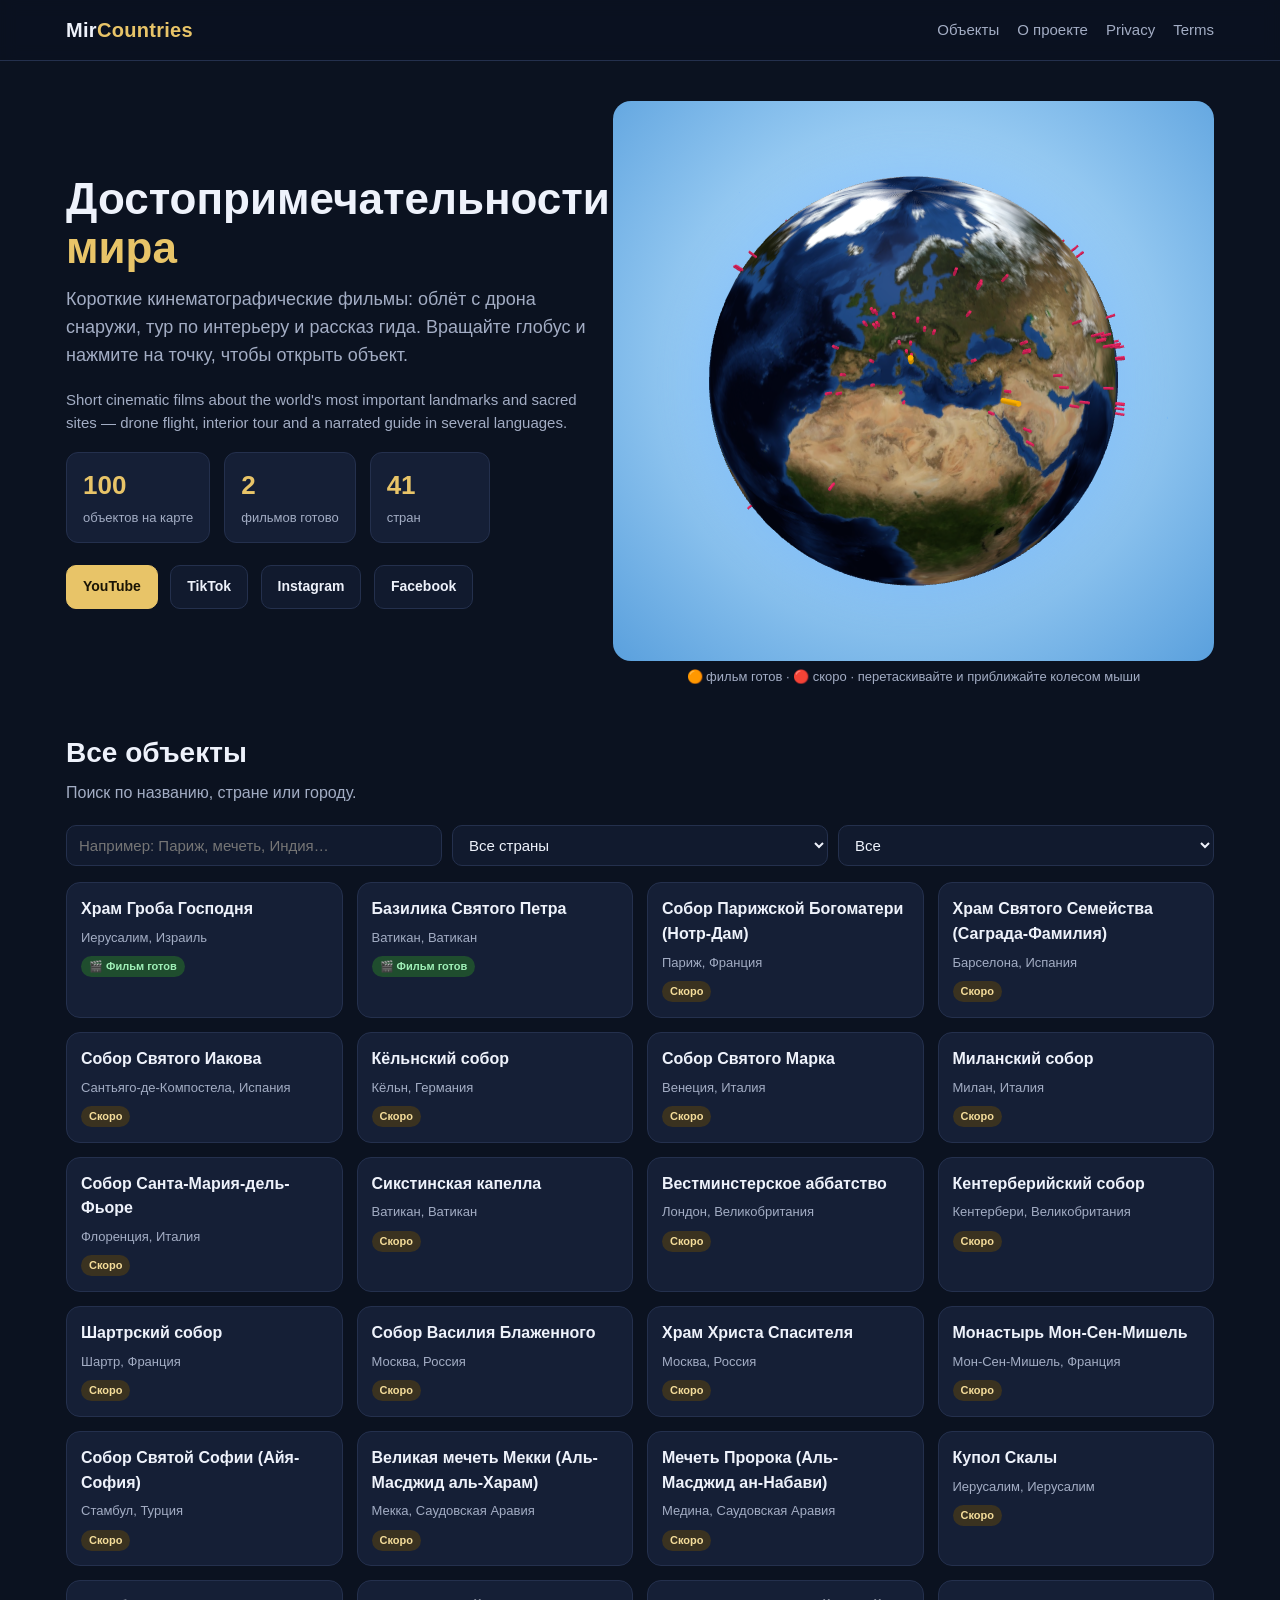
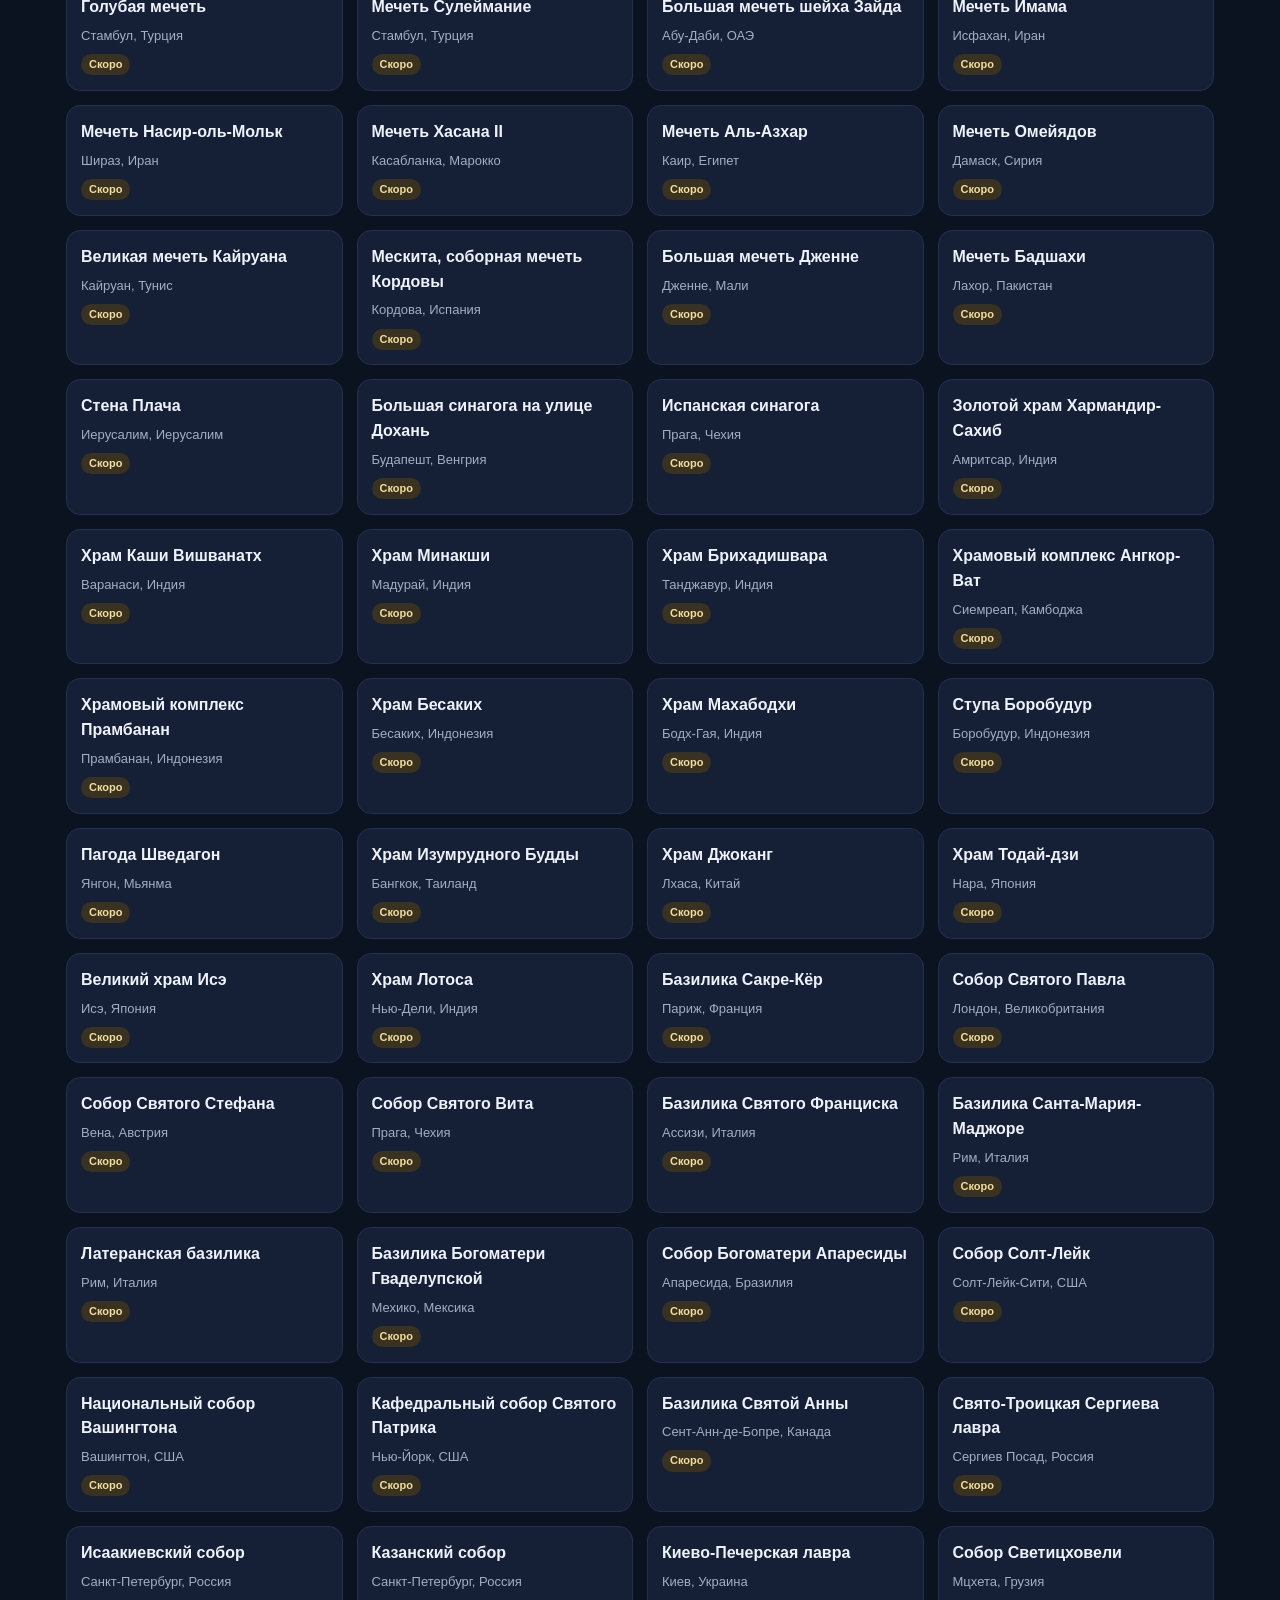
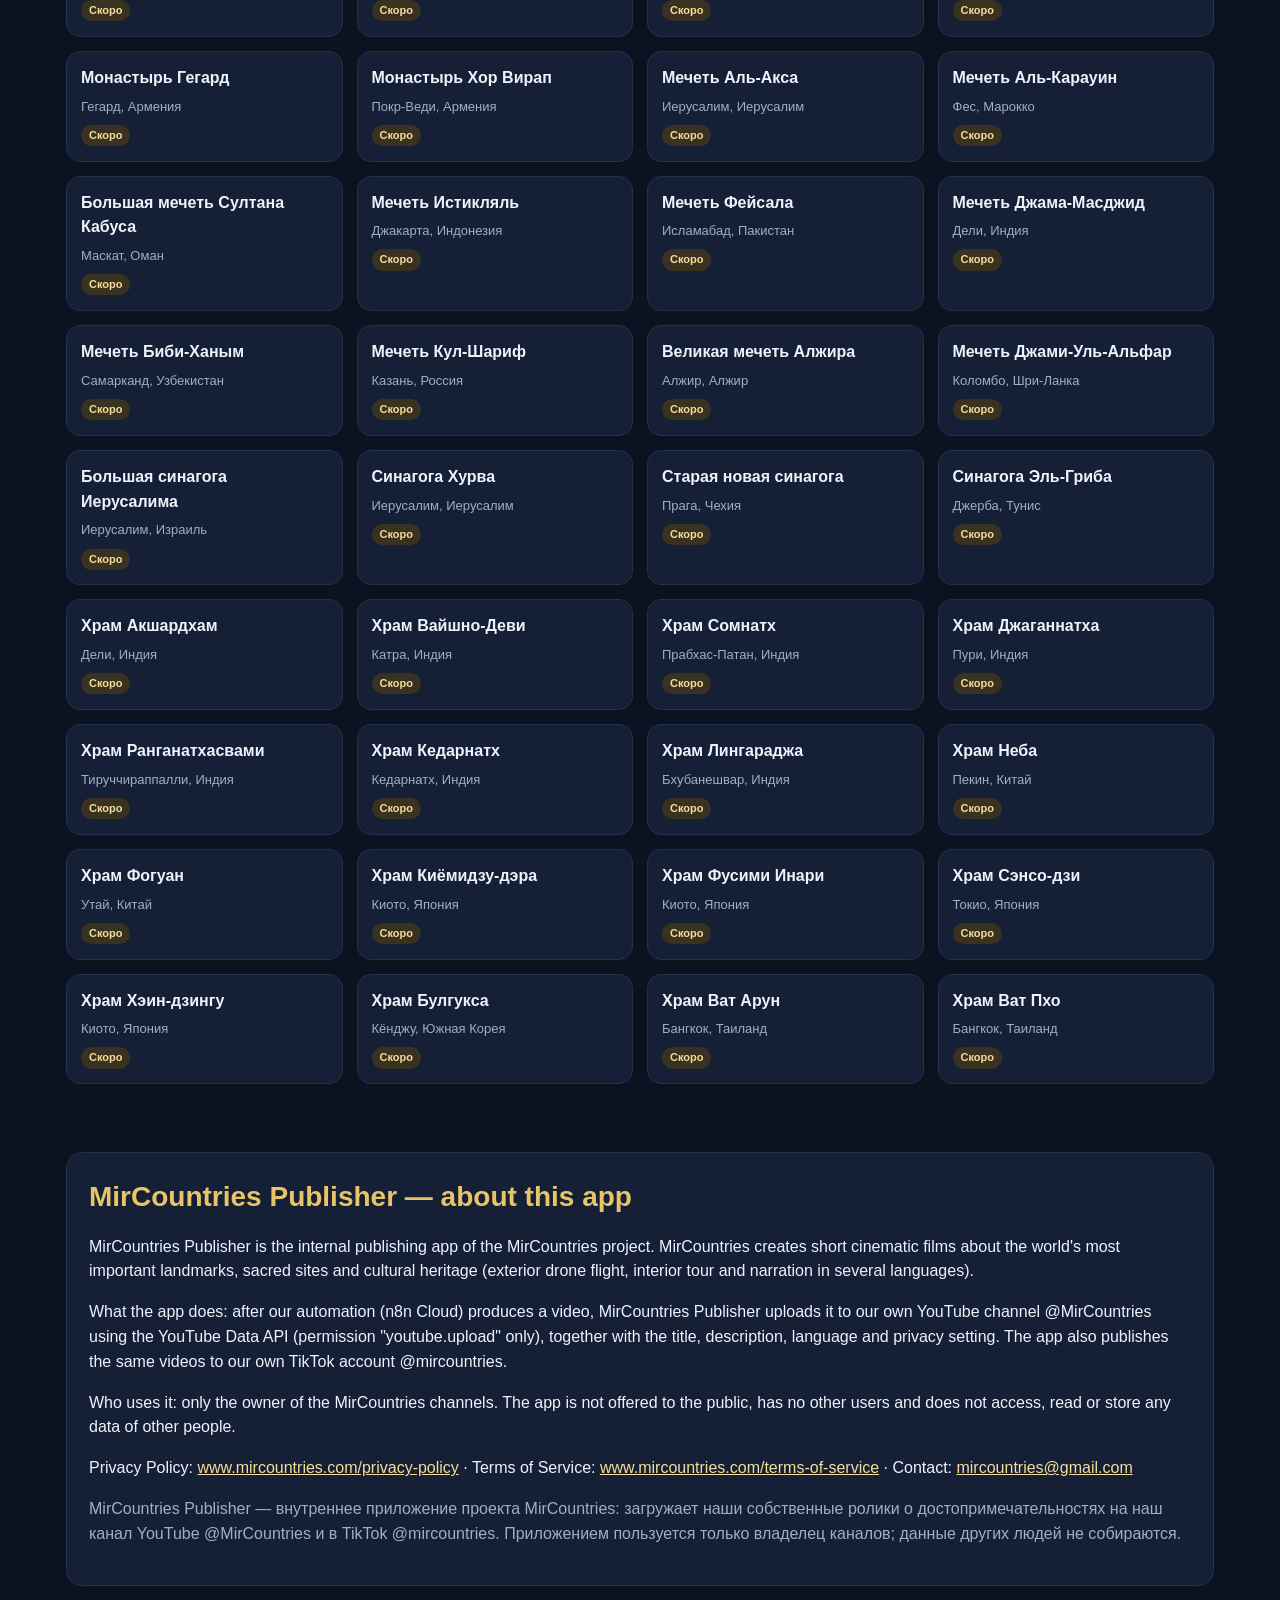
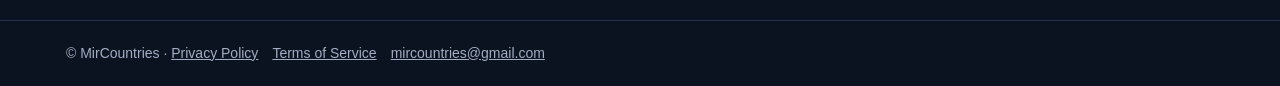
==== index.html @ d7283748 "Initial site: 3D globe of world landmarks, privacy and terms pages Co-Authored-By: Claude Opus 5.5 <" ====
<!doctype html>
<html lang="ru">
<head>
<meta charset="utf-8">
<meta name="viewport" content="width=device-width, initial-scale=1">
<title>MirCountries — достопримечательности мира на 3D-глобусе</title>
<meta name="description" content="MirCountries: короткие кинематографические фильмы о главных достопримечательностях мира. Облёт с дрона, тур по интерьеру и рассказ гида на нескольких языках. Interactive 3D globe of world landmarks.">
<link rel="canonical" href="https://www.mircountries.com/">
<meta property="og:title" content="MirCountries — достопримечательности мира на 3D-глобусе">
<meta property="og:description" content="Кинематографические фильмы о главных достопримечательностях мира: дрон снаружи, тур внутри, рассказ гида.">
<meta property="og:url" content="https://www.mircountries.com/">
<meta property="og:type" content="website">
<link rel="stylesheet" href="/style.css">
<!-- Travelpayouts Drive (marker 589223) -->
<script nowprocket data-noptimize="1" data-cfasync="false" data-wpfc-render="false" seraph-accel-crit="1" data-no-defer="1" data-cmp-ab="2">
  (function () {
      var script = document.createElement("script");
      script.async = 1;
      script.setAttribute("data-cmp-ab","2");
      script.src = 'https://tpembars.com/NTg5Mjlz.js?t=589223';
      document.head.appendChild(script);
  })();
</script>
</head>
<body>
<header class="top"><div class="wrap">
  <a class="logo" href="/">Mir<span>Countries</span></a>
  <nav><a href="#objects">Объекты</a><a class="opt" href="#about">О проекте</a><a href="/privacy-policy">Privacy</a><a href="/terms-of-service">Terms</a></nav>
</div></header>

<main class="wrap">
  <div class="hero">
    <div>
      <h1>Достопримечательности <b>мира</b></h1>
      <p>Короткие кинематографические фильмы: облёт с дрона снаружи, тур по интерьеру и рассказ гида. Вращайте глобус и нажмите на точку, чтобы открыть объект.</p>
      <p style="font-size:15px">Short cinematic films about the world's most important landmarks and sacred sites — drone flight, interior tour and a narrated guide in several languages.</p>
      <div class="stats">
        <div class="stat"><b id="sTotal">0</b><span>объектов на карте</span></div>
        <div class="stat"><b id="sDone">0</b><span>фильмов готово</span></div>
        <div class="stat"><b id="sCountries">0</b><span>стран</span></div>
      </div>
      <div class="btns">
        <a class="primary" href="https://www.youtube.com/@MirCountries" target="_blank" rel="noopener">YouTube</a>
        <a href="https://www.tiktok.com/@mircountries" target="_blank" rel="noopener">TikTok</a>
        <a href="https://www.instagram.com/mircountries" target="_blank" rel="noopener">Instagram</a>
        <a href="https://www.facebook.com/profile.php?id=61595357645916" target="_blank" rel="noopener">Facebook</a>
      </div>
    </div>
    <div>
      <div id="globe" role="img" aria-label="3D-глобус с достопримечательностями"></div>
      <div class="hint">🟠 фильм готов · 🔴 скоро · перетаскивайте и приближайте колесом мыши</div>
    </div>
  </div>

  <section id="objects">
    <h2>Все объекты</h2>
    <p class="sub">Поиск по названию, стране или городу.</p>
    <div class="filters">
      <input id="q" type="search" placeholder="Например: Париж, мечеть, Индия…">
      <select id="country"><option value="">Все страны</option></select>
      <select id="status"><option value="">Все</option><option value="DONE">Фильм готов</option><option value="SOON">Скоро</option></select>
    </div>
    <div class="grid" id="grid"></div>
  </section>

  <section id="about">
    <div class="about">
      <h2>MirCountries Publisher — about this app</h2>
      <p>MirCountries Publisher is the internal publishing app of the MirCountries project. MirCountries creates short cinematic films about the world's most important landmarks, sacred sites and cultural heritage (exterior drone flight, interior tour and narration in several languages).</p>
      <p>What the app does: after our automation (n8n Cloud) produces a video, MirCountries Publisher uploads it to our own YouTube channel @MirCountries using the YouTube Data API (permission "youtube.upload" only), together with the title, description, language and privacy setting. The app also publishes the same videos to our own TikTok account @mircountries.</p>
      <p>Who uses it: only the owner of the MirCountries channels. The app is not offered to the public, has no other users and does not access, read or store any data of other people.</p>
      <p>Privacy Policy: <a href="/privacy-policy">www.mircountries.com/privacy-policy</a> · Terms of Service: <a href="/terms-of-service">www.mircountries.com/terms-of-service</a> · Contact: <a href="mailto:mircountries@gmail.com">mircountries@gmail.com</a></p>
      <p style="color:var(--muted)">MirCountries Publisher — внутреннее приложение проекта MirCountries: загружает наши собственные ролики о достопримечательностях на наш канал YouTube @MirCountries и в TikTok @mircountries. Приложением пользуется только владелец каналов; данные других людей не собираются.</p>
    </div>
  </section>
</main>

<aside class="panel" id="panel" aria-live="polite">
  <button class="close" aria-label="Закрыть" onclick="closePanel()">×</button>
  <div id="panelBody"></div>
</aside>

<footer><div class="wrap">
  © MirCountries · <a href="/privacy-policy">Privacy Policy</a><a href="/terms-of-service">Terms of Service</a><a href="mailto:mircountries@gmail.com">mircountries@gmail.com</a>
</div></footer>

<script src="/objects.js"></script>
<script src="/assets/globe.gl.min.js"></script>
<script>
const items = (window.MC_OBJECTS || []).map((r, i) => ({
  i, name: r[0], country: r[1], city: r[2], lat: r[3], lng: r[4], done: r[5] === 'DONE', yt: r[6] || ''
}));
const short = n => n.split(' — ')[0];
const esc = s => String(s).replace(/[&<>"]/g, c => ({'&':'&amp;','<':'&lt;','>':'&gt;','"':'&quot;'}[c]));

// Счётчики
document.getElementById('sTotal').textContent = items.length;
document.getElementById('sDone').textContent = items.filter(x => x.done).length;
document.getElementById('sCountries').textContent = new Set(items.map(x => x.country)).size;

// Карточка объекта
function openPanel(o) {
  const q = encodeURIComponent(o.city + ' ' + o.country);
  const video = o.yt
    ? `<iframe src="https://www.youtube.com/embed/${o.yt}" title="${esc(short(o.name))}" allowfullscreen loading="lazy"></iframe>`
    : `<p style="color:var(--muted)">Фильм об этом объекте скоро выйдет. Подпишитесь, чтобы не пропустить.</p>`;
  document.getElementById('panelBody').innerHTML = `
    <h3>${esc(short(o.name))}</h3>
    <div class="meta" style="color:var(--muted)">${esc(o.city)}, ${esc(o.country)} · ${o.lat.toFixed(4)}, ${o.lng.toFixed(4)}</div>
    ${video}
    <div class="btns">
      <a class="primary" href="https://www.youtube.com/@MirCountries/search?query=${encodeURIComponent(short(o.name))}" target="_blank" rel="noopener">Смотреть на YouTube</a>
      <a href="https://www.google.com/maps/search/?api=1&query=${o.lat},${o.lng}" target="_blank" rel="noopener">На карте</a>
      <a href="https://www.google.com/search?q=${encodeURIComponent('отели рядом ' + short(o.name))}" target="_blank" rel="noopener">Отели рядом</a>
    </div>`;
  document.getElementById('panel').classList.add('open');
  if (window.world) world.pointOfView({ lat: o.lat, lng: o.lng, altitude: 1.2 }, 1200);
}
function closePanel() { document.getElementById('panel').classList.remove('open'); }

// Глобус
const el = document.getElementById('globe');
window.world = Globe()(el)
  .globeImageUrl('/assets/earth-blue-marble.jpg')
  .bumpImageUrl('/assets/earth-topology.png')
  .backgroundColor('rgba(0,0,0,0)')
  .atmosphereColor('#9fd3ff').atmosphereAltitude(0.22)
  .pointsData(items)
  .pointLat('lat').pointLng('lng')
  .pointColor(d => d.done ? '#ffb000' : '#e0245e')
  .pointAltitude(d => d.done ? 0.12 : 0.04)
  .pointRadius(d => d.done ? 0.55 : 0.32)
  .pointLabel(d => `<div style="background:#111a2e;border:1px solid #e8c468;padding:6px 8px;border-radius:8px;color:#eef2fb">${esc(short(d.name))}<br><small>${esc(d.city)}, ${esc(d.country)}${d.done ? ' · 🎬 фильм готов' : ''}</small></div>`)
  .onPointClick(openPanel)
  .ringsData(items.filter(x => x.done))
  .ringLat('lat').ringLng('lng').ringColor(() => t => `rgba(255,176,0,${1 - t})`)
  .ringMaxRadius(3).ringPropagationSpeed(1.5).ringRepeatPeriod(1600);
world.controls().autoRotate = true;
world.controls().autoRotateSpeed = 0.45;
world.pointOfView({ lat: 38, lng: 30, altitude: 2.1 });
const fit = () => world.width(el.clientWidth).height(el.clientHeight);
window.addEventListener('resize', fit); fit();

// Список и фильтры
const grid = document.getElementById('grid');
const countrySel = document.getElementById('country');
[...new Set(items.map(x => x.country))].sort((a, b) => a.localeCompare(b, 'ru')).forEach(c => {
  const o = document.createElement('option'); o.value = c; o.textContent = c; countrySel.appendChild(o);
});
function render() {
  const q = document.getElementById('q').value.trim().toLowerCase();
  const c = countrySel.value, s = document.getElementById('status').value;
  const list = items.filter(x =>
    (!q || (x.name + ' ' + x.country + ' ' + x.city).toLowerCase().includes(q)) &&
    (!c || x.country === c) &&
    (!s || (s === 'DONE' ? x.done : !x.done)));
  grid.innerHTML = list.map(x => `
    <div class="card" data-i="${x.i}">
      <h3>${esc(short(x.name))}</h3>
      <div class="meta">${esc(x.city)}, ${esc(x.country)}</div>
      <span class="badge ${x.done ? 'done' : 'soon'}">${x.done ? '🎬 Фильм готов' : 'Скоро'}</span>
    </div>`).join('') || '<p class="sub">Ничего не найдено.</p>';
}
grid.addEventListener('click', e => { const c = e.target.closest('.card'); if (c) { openPanel(items[+c.dataset.i]); window.scrollTo({ top: 0, behavior: 'smooth' }); } });
['q', 'country', 'status'].forEach(id => document.getElementById(id).addEventListener('input', render));
render();
</script>
</body>
</html>
---- style.css ----
:root{
  --bg:#0b1220; --bg2:#111a2e; --card:#151f36; --line:#24304d;
  --text:#eef2fb; --muted:#a3adc4; --gold:#e8c468; --gold2:#f5dd9a; --blue:#5aa9ff;
}
*{box-sizing:border-box}
html,body{margin:0;background:var(--bg);color:var(--text);font-family:Inter,"Segoe UI",Roboto,Arial,sans-serif;line-height:1.55}
a{color:var(--gold2)}
.wrap{max-width:1180px;margin:0 auto;padding:0 16px}
header.top{position:sticky;top:0;z-index:20;background:rgba(11,18,32,.88);backdrop-filter:blur(8px);border-bottom:1px solid var(--line)}
header.top .wrap{display:flex;align-items:center;justify-content:space-between;height:60px;gap:12px}
.logo{font-weight:800;font-size:20px;letter-spacing:.3px;color:var(--text);text-decoration:none}
.logo span{color:var(--gold)}
nav a{color:var(--muted);text-decoration:none;margin-left:18px;font-size:15px}
nav a:hover{color:var(--text)}
.hero{display:grid;grid-template-columns:minmax(0,1fr) minmax(0,1.15fr);gap:24px;align-items:center;padding:40px 0 10px}
.hero h1{font-size:44px;line-height:1.1;margin:0 0 14px}
.hero h1 b{color:var(--gold)}
.hero p{color:var(--muted);font-size:18px;margin:0 0 18px}
.stats{display:flex;gap:14px;flex-wrap:wrap;margin:18px 0}
.stat{background:var(--card);border:1px solid var(--line);border-radius:12px;padding:12px 16px;min-width:120px}
.stat b{display:block;font-size:26px;color:var(--gold)}
.stat span{color:var(--muted);font-size:13px}
.btns a{display:inline-block;margin:4px 8px 4px 0;padding:10px 16px;border-radius:10px;text-decoration:none;font-weight:600;font-size:14px;border:1px solid var(--line);color:var(--text);background:var(--bg2)}
.btns a.primary{background:var(--gold);color:#1a1405;border-color:var(--gold)}
#globe{height:560px;width:100%;min-width:0;position:relative;border-radius:18px;overflow:hidden;background:radial-gradient(circle at 50% 45%,#dff1ff 0%,#9fd0f5 45%,#5aa0dd 100%)}
.hint{color:var(--muted);font-size:13px;text-align:center;margin-top:6px}
section{padding:34px 0}
h2{font-size:28px;margin:0 0 6px}
.sub{color:var(--muted);margin:0 0 20px}
.filters{display:flex;gap:10px;flex-wrap:wrap;margin-bottom:16px}
.filters input,.filters select{background:var(--bg2);color:var(--text);border:1px solid var(--line);border-radius:10px;padding:10px 12px;font-size:15px;min-width:220px;flex:1}
.grid{display:grid;grid-template-columns:repeat(auto-fill,minmax(260px,1fr));gap:14px}
.card{background:var(--card);border:1px solid var(--line);border-radius:14px;padding:14px;cursor:pointer;transition:border-color .15s,transform .15s}
.card:hover{border-color:var(--gold);transform:translateY(-2px)}
.card h3{font-size:16px;margin:0 0 6px}
.card .meta{color:var(--muted);font-size:13px}
.badge{display:inline-block;font-size:11px;padding:2px 8px;border-radius:20px;margin-top:8px;font-weight:700}
.badge.done{background:#1f4d2e;color:#9ff0b7}
.badge.soon{background:#3a3220;color:var(--gold2)}
.panel{position:fixed;right:16px;bottom:16px;width:min(440px,calc(100% - 32px));max-height:80vh;overflow:auto;background:var(--bg2);border:1px solid var(--gold);border-radius:16px;padding:16px;z-index:30;display:none;box-shadow:0 20px 60px rgba(0,0,0,.5)}
.panel.open{display:block}
.panel h3{margin:0 24px 6px 0}
.panel .close{position:absolute;top:10px;right:12px;background:none;border:0;color:var(--muted);font-size:22px;cursor:pointer}
.panel iframe{width:100%;aspect-ratio:16/9;border:0;border-radius:10px;margin:10px 0}
.about{background:var(--card);border:1px solid var(--line);border-radius:16px;padding:22px}
.about h2{color:var(--gold)}
.follow{display:flex;gap:10px;flex-wrap:wrap}
footer{border-top:1px solid var(--line);padding:22px 0;color:var(--muted);font-size:14px}
footer a{color:var(--muted);margin-right:14px}
.doc{max-width:860px;margin:0 auto;padding:30px 16px 60px}
.doc h1{font-size:34px}
.doc h2{font-size:20px;margin-top:26px;color:var(--gold2)}
.doc p,.doc li{color:#d4dbec}
@media (max-width:900px){
  .hero{grid-template-columns:minmax(0,1fr)}
  .hero h1{font-size:32px}
  #globe{height:420px}
  nav a{margin-left:10px;font-size:14px}
  nav a.opt{display:none}
  body{overflow-x:hidden}
}
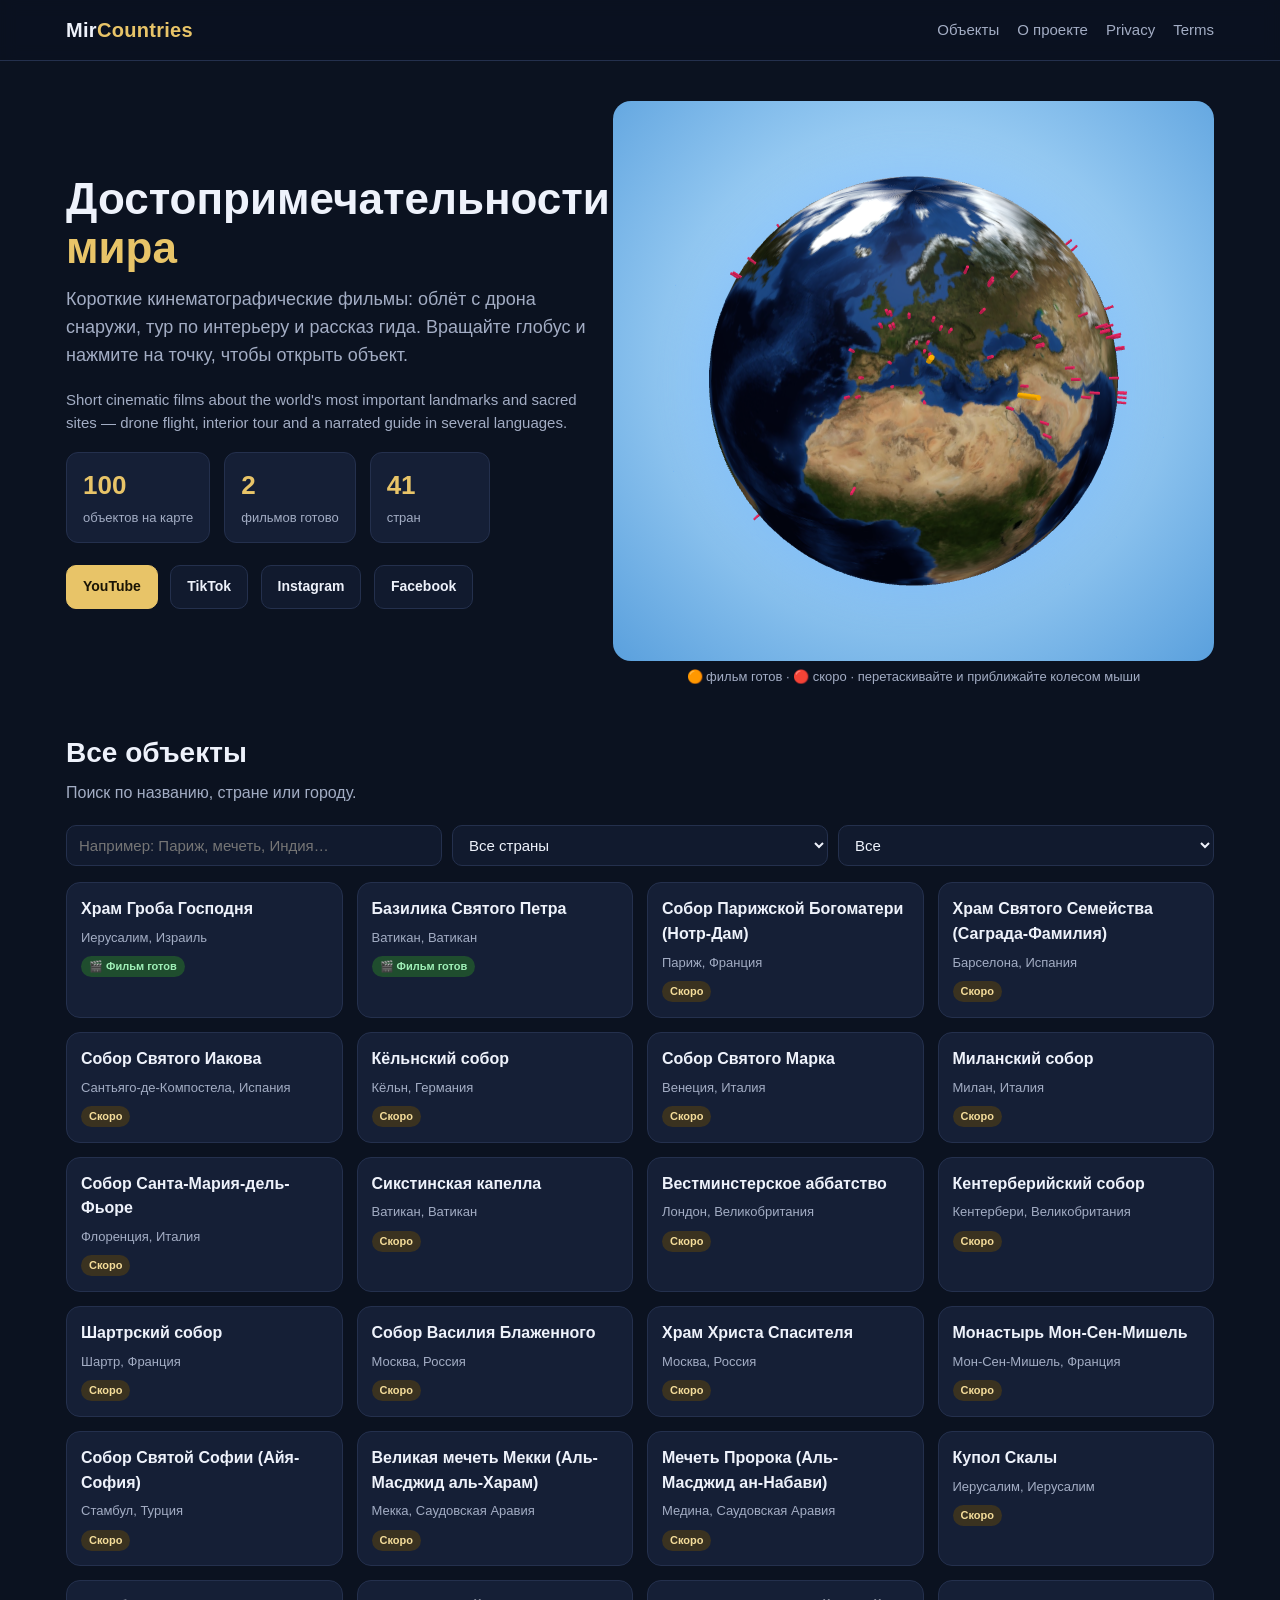
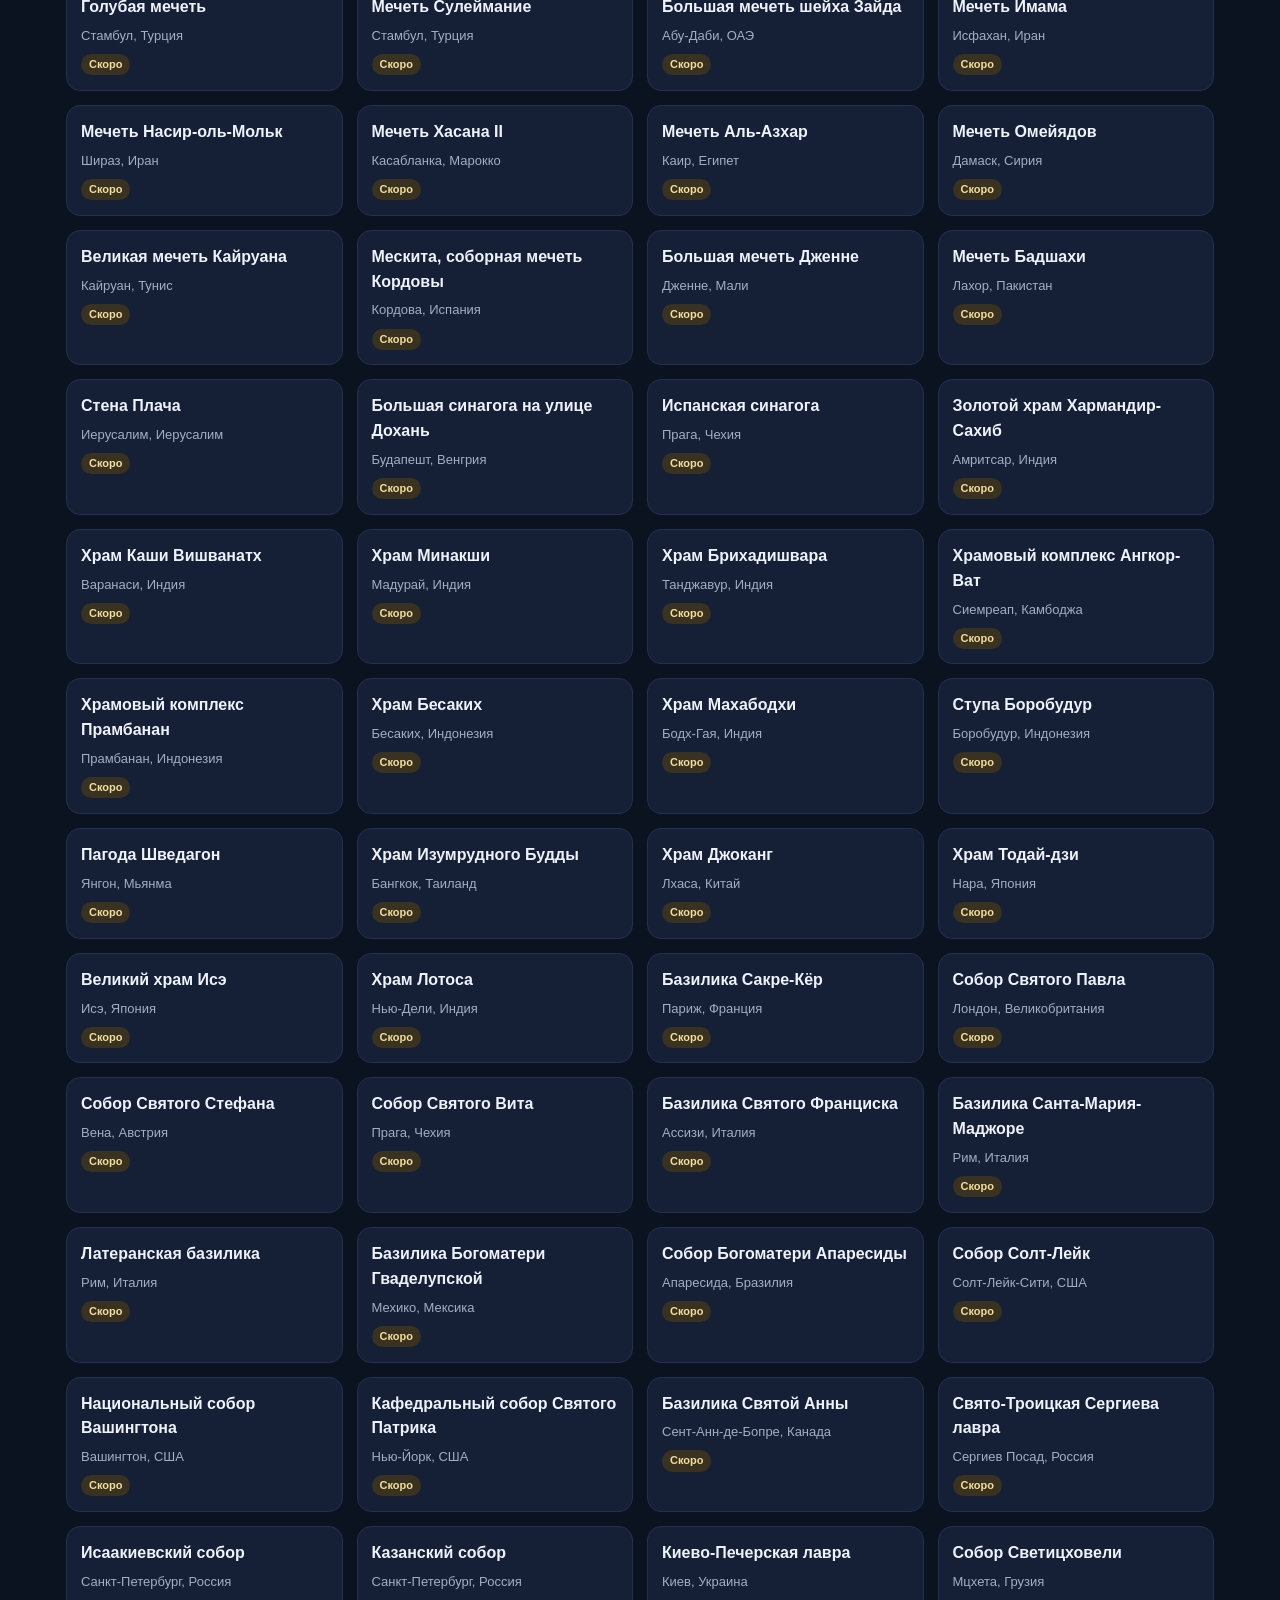
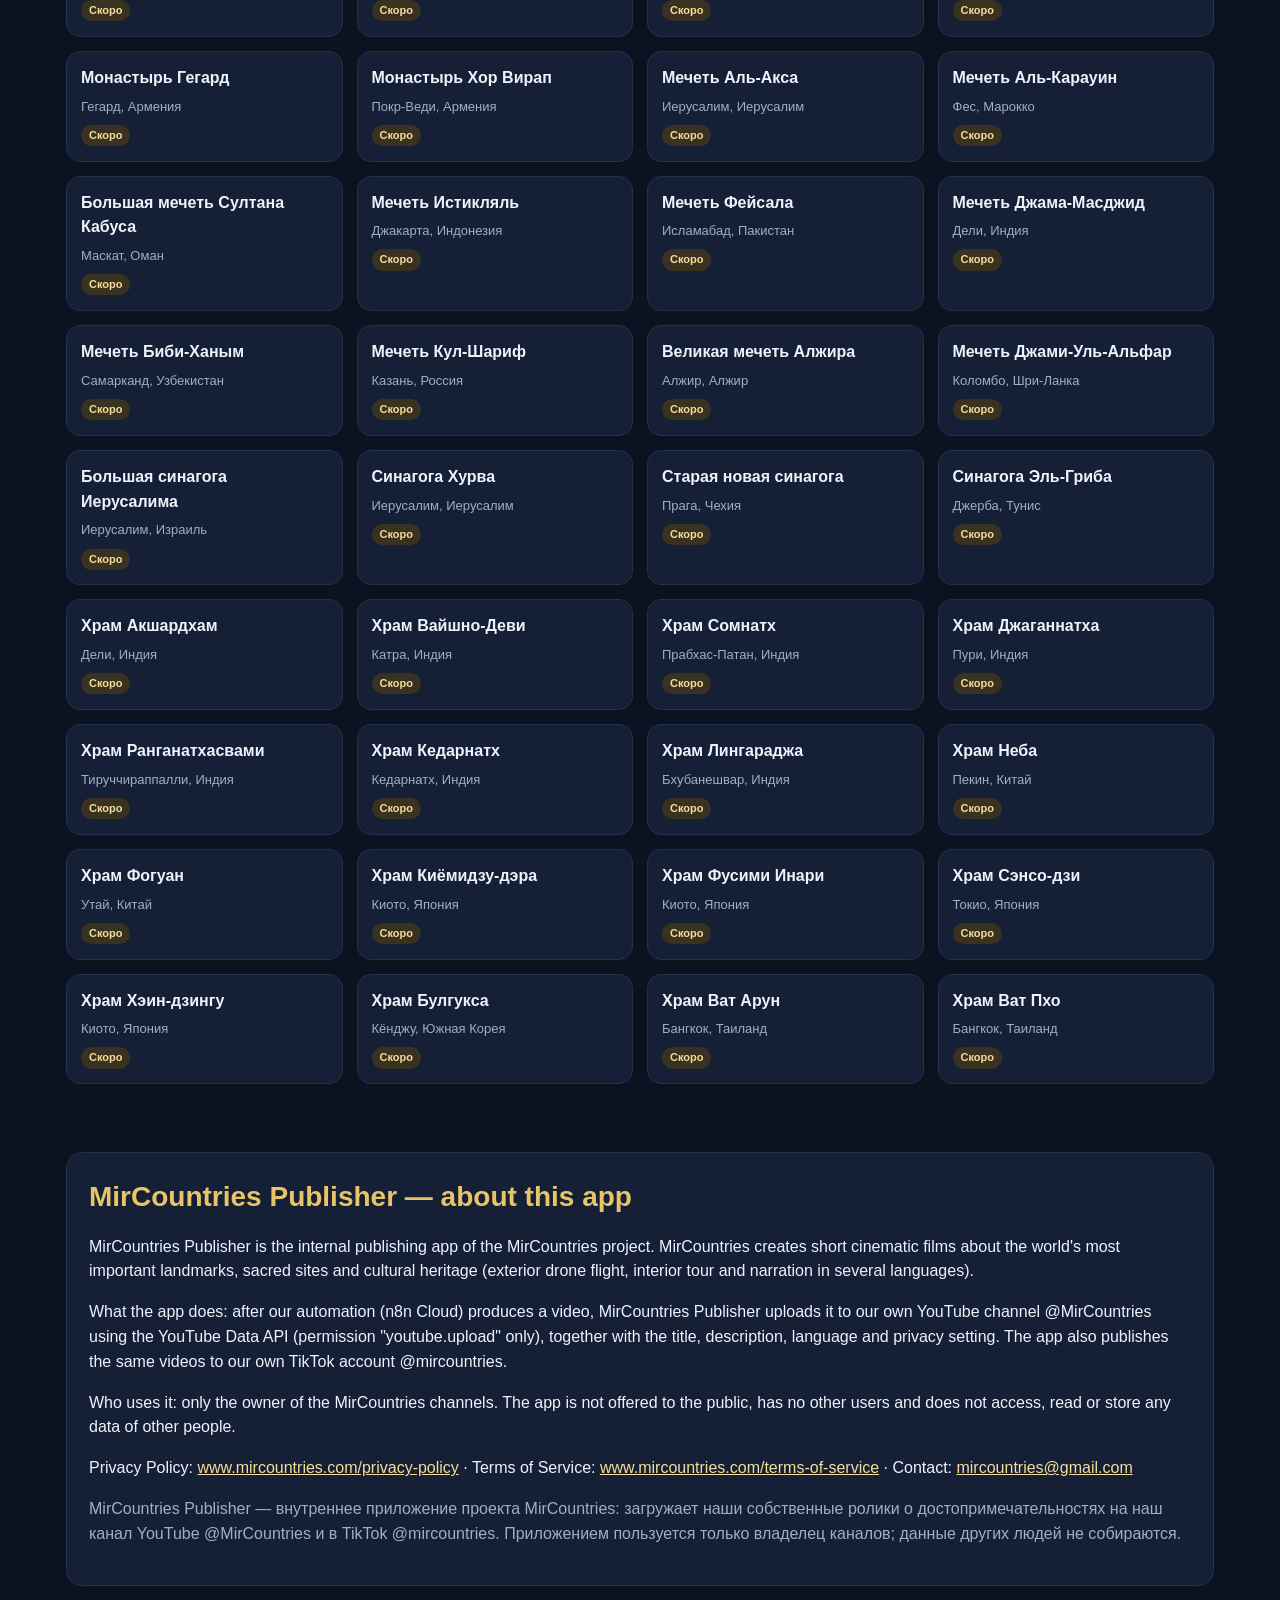
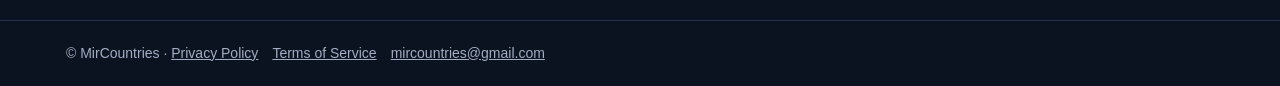
==== commit a29763ce: "Add hotel and tours partner links to object panel Co-Authored-By: Claude Opus 5.5 <noreply@anthropic" ====
--- a/index.html
+++ b/index.html
@@ -111,8 +111,10 @@
     <div class="btns">
       <a class="primary" href="https://www.youtube.com/@MirCountries/search?query=${encodeURIComponent(short(o.name))}" target="_blank" rel="noopener">Смотреть на YouTube</a>
       <a href="https://www.google.com/maps/search/?api=1&query=${o.lat},${o.lng}" target="_blank" rel="noopener">На карте</a>
-      <a href="https://www.google.com/search?q=${encodeURIComponent('отели рядом ' + short(o.name))}" target="_blank" rel="noopener">Отели рядом</a>
-    </div>`;
+      <a href="https://www.trip.com/hotels/list?keyword=${encodeURIComponent(o.city)}" target="_blank" rel="sponsored noopener">🏨 Отели рядом</a>
+      <a href="https://www.getyourguide.com/s/?q=${encodeURIComponent(short(o.name))}" target="_blank" rel="sponsored noopener">🎟 Экскурсии</a>
+    </div>
+    <p style="color:var(--muted);font-size:12px;margin:6px 0 0">Партнёрские ссылки: при бронировании проект получает комиссию, для вас цена не меняется.</p>`;
   document.getElementById('panel').classList.add('open');
   if (window.world) world.pointOfView({ lat: o.lat, lng: o.lng, altitude: 1.2 }, 1200);
 }
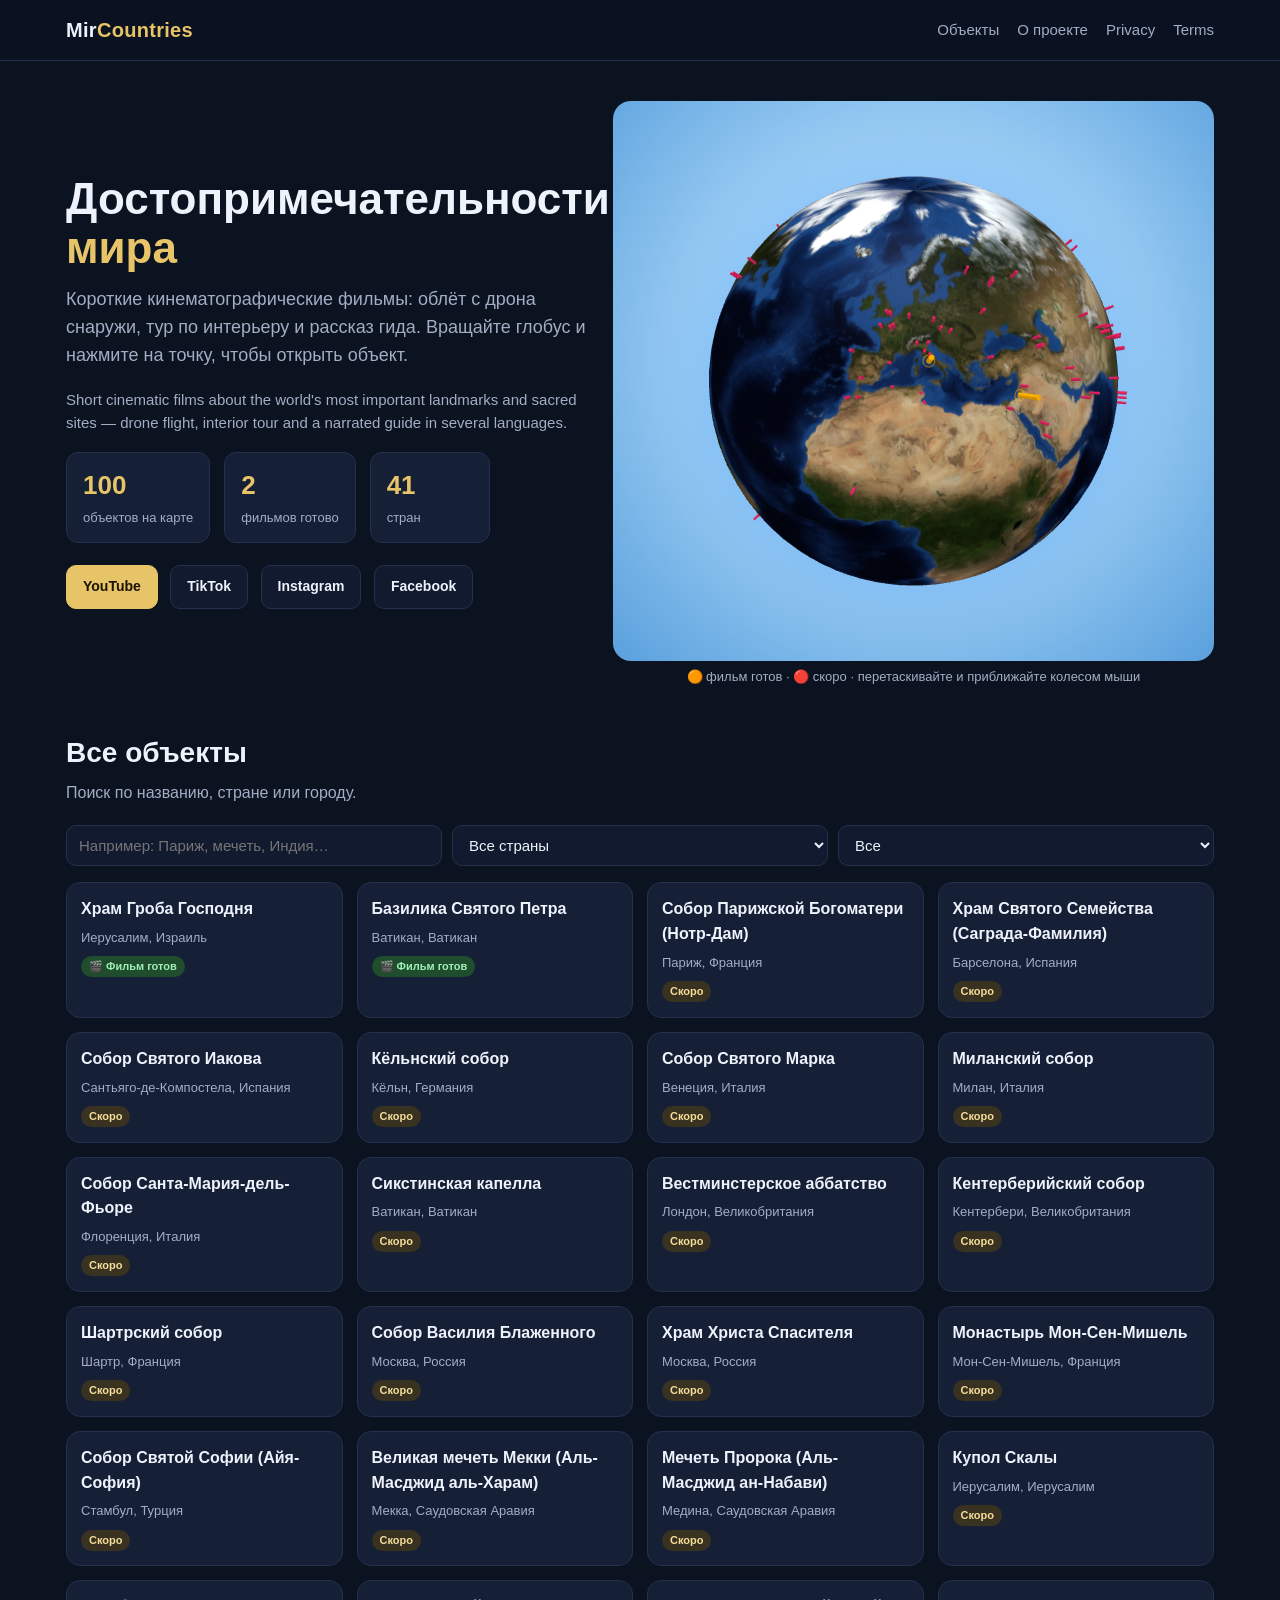
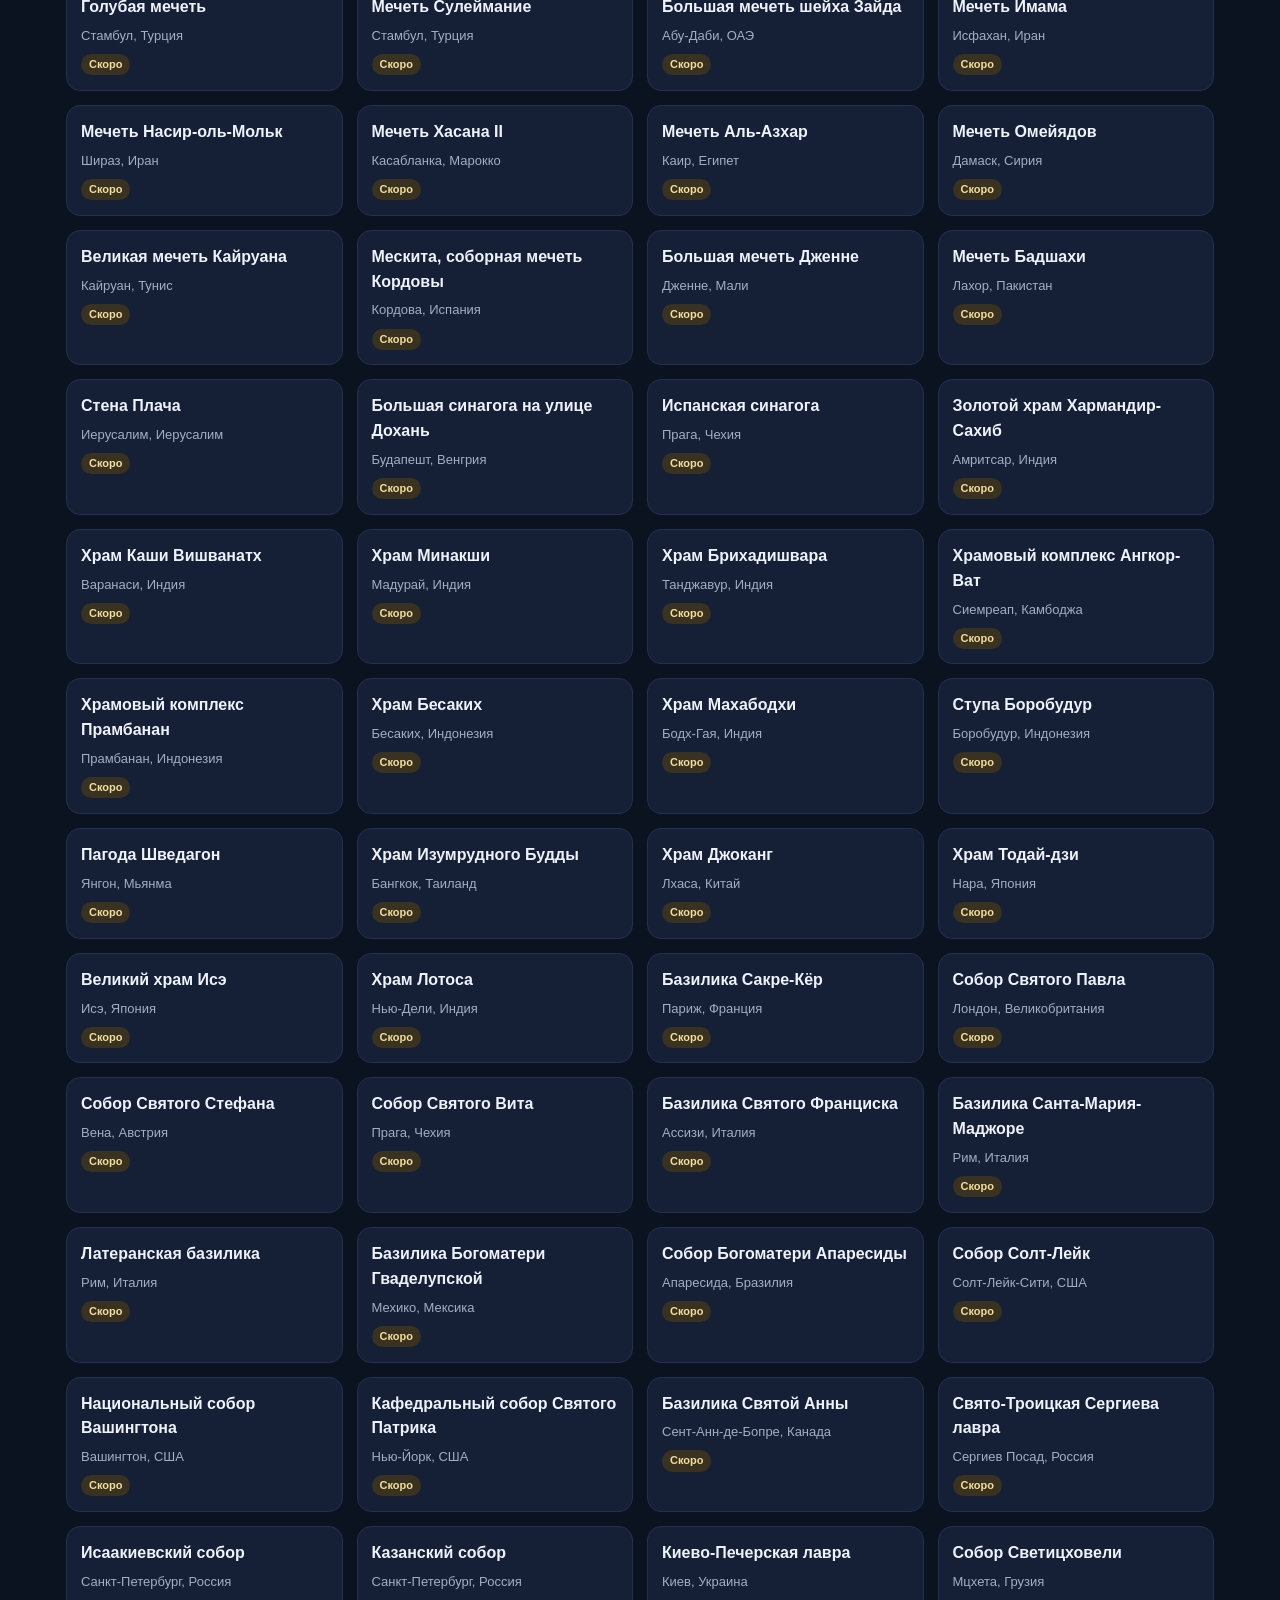
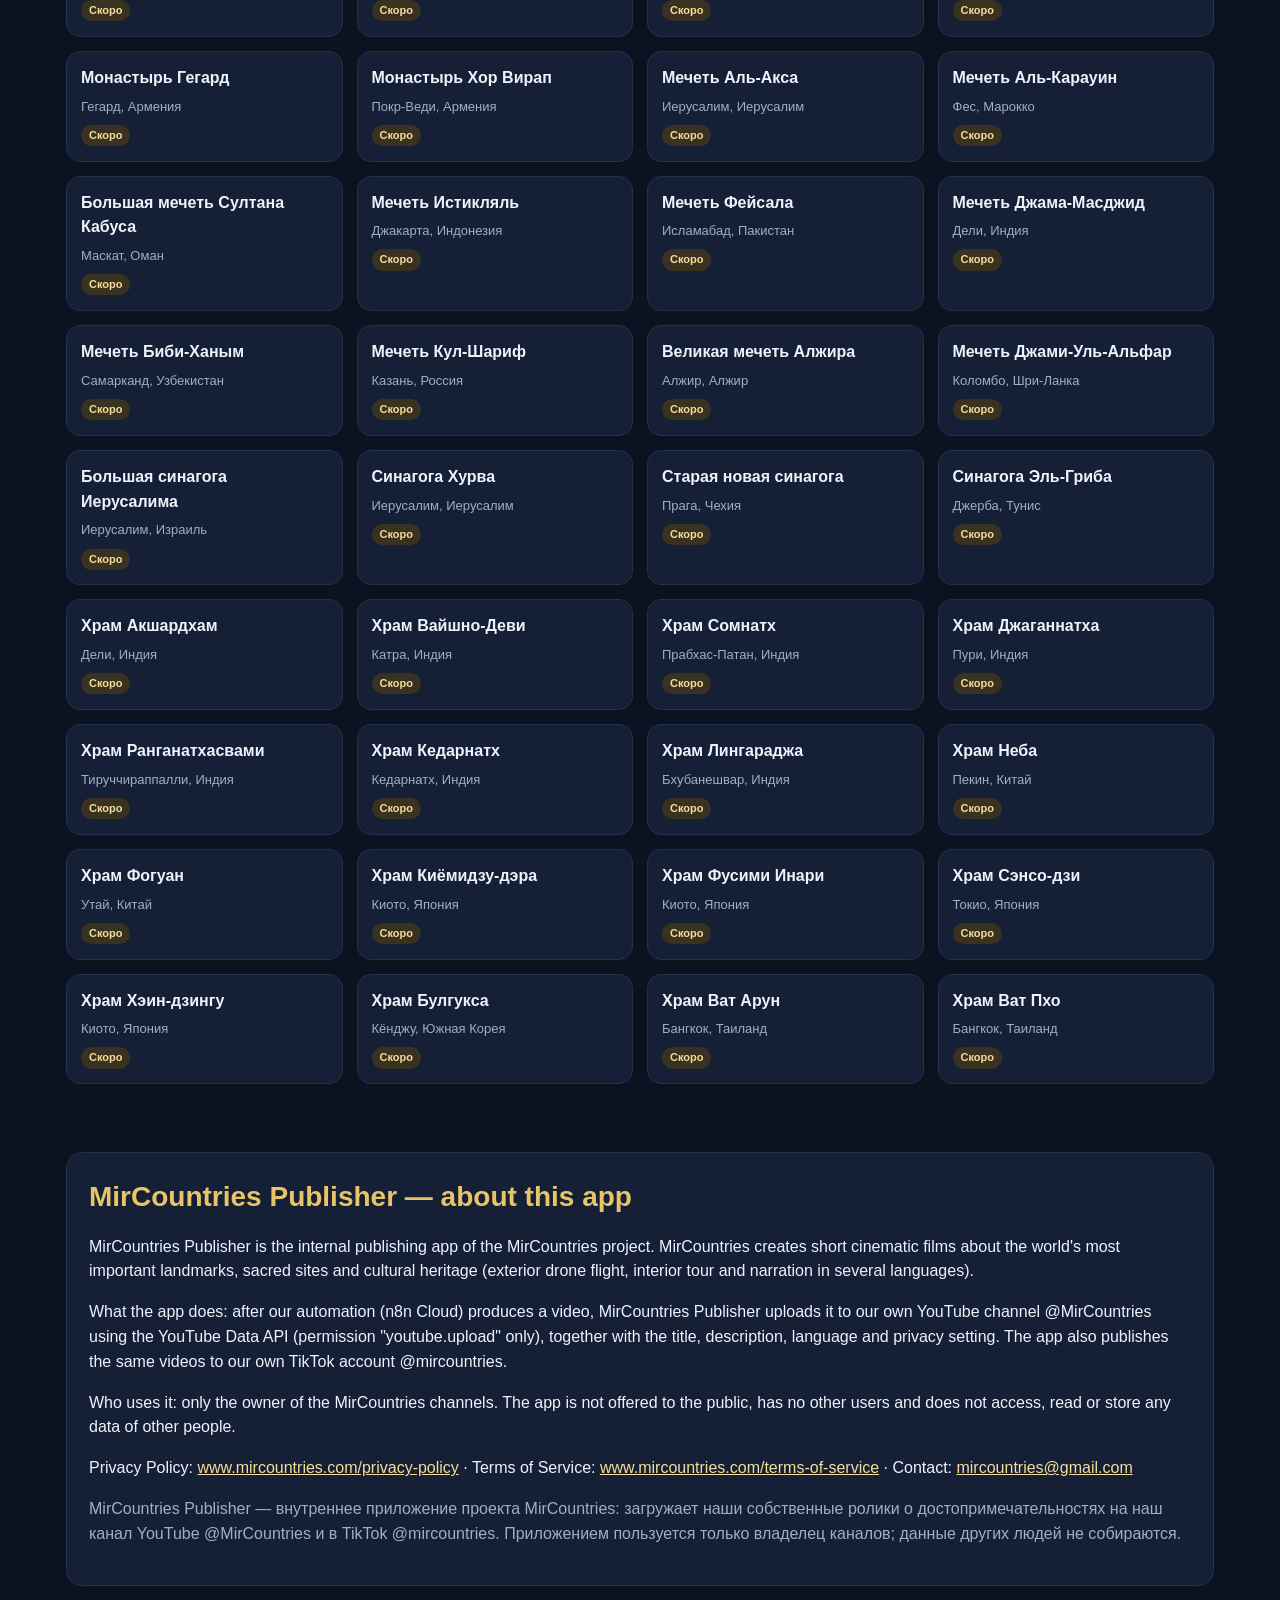
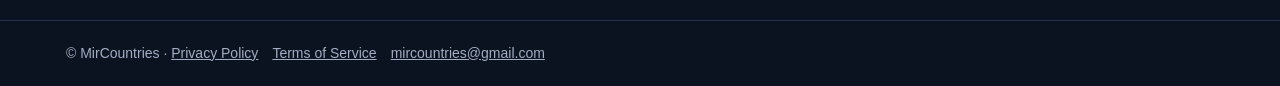
==== commit 9607c803: "Fix Travelpayouts Drive script URL Co-Authored-By: Claude Opus 5.5 <noreply@anthropic.com> Claude-Se" ====
--- a/index.html
+++ b/index.html
@@ -17,7 +17,7 @@
       var script = document.createElement("script");
       script.async = 1;
       script.setAttribute("data-cmp-ab","2");
-      script.src = 'https://tpembars.com/NTg5Mjlz.js?t=589223';
+      script.src = 'https://tpembars.com/NTg5MjIz.js?t=589223';
       document.head.appendChild(script);
   })();
 </script>
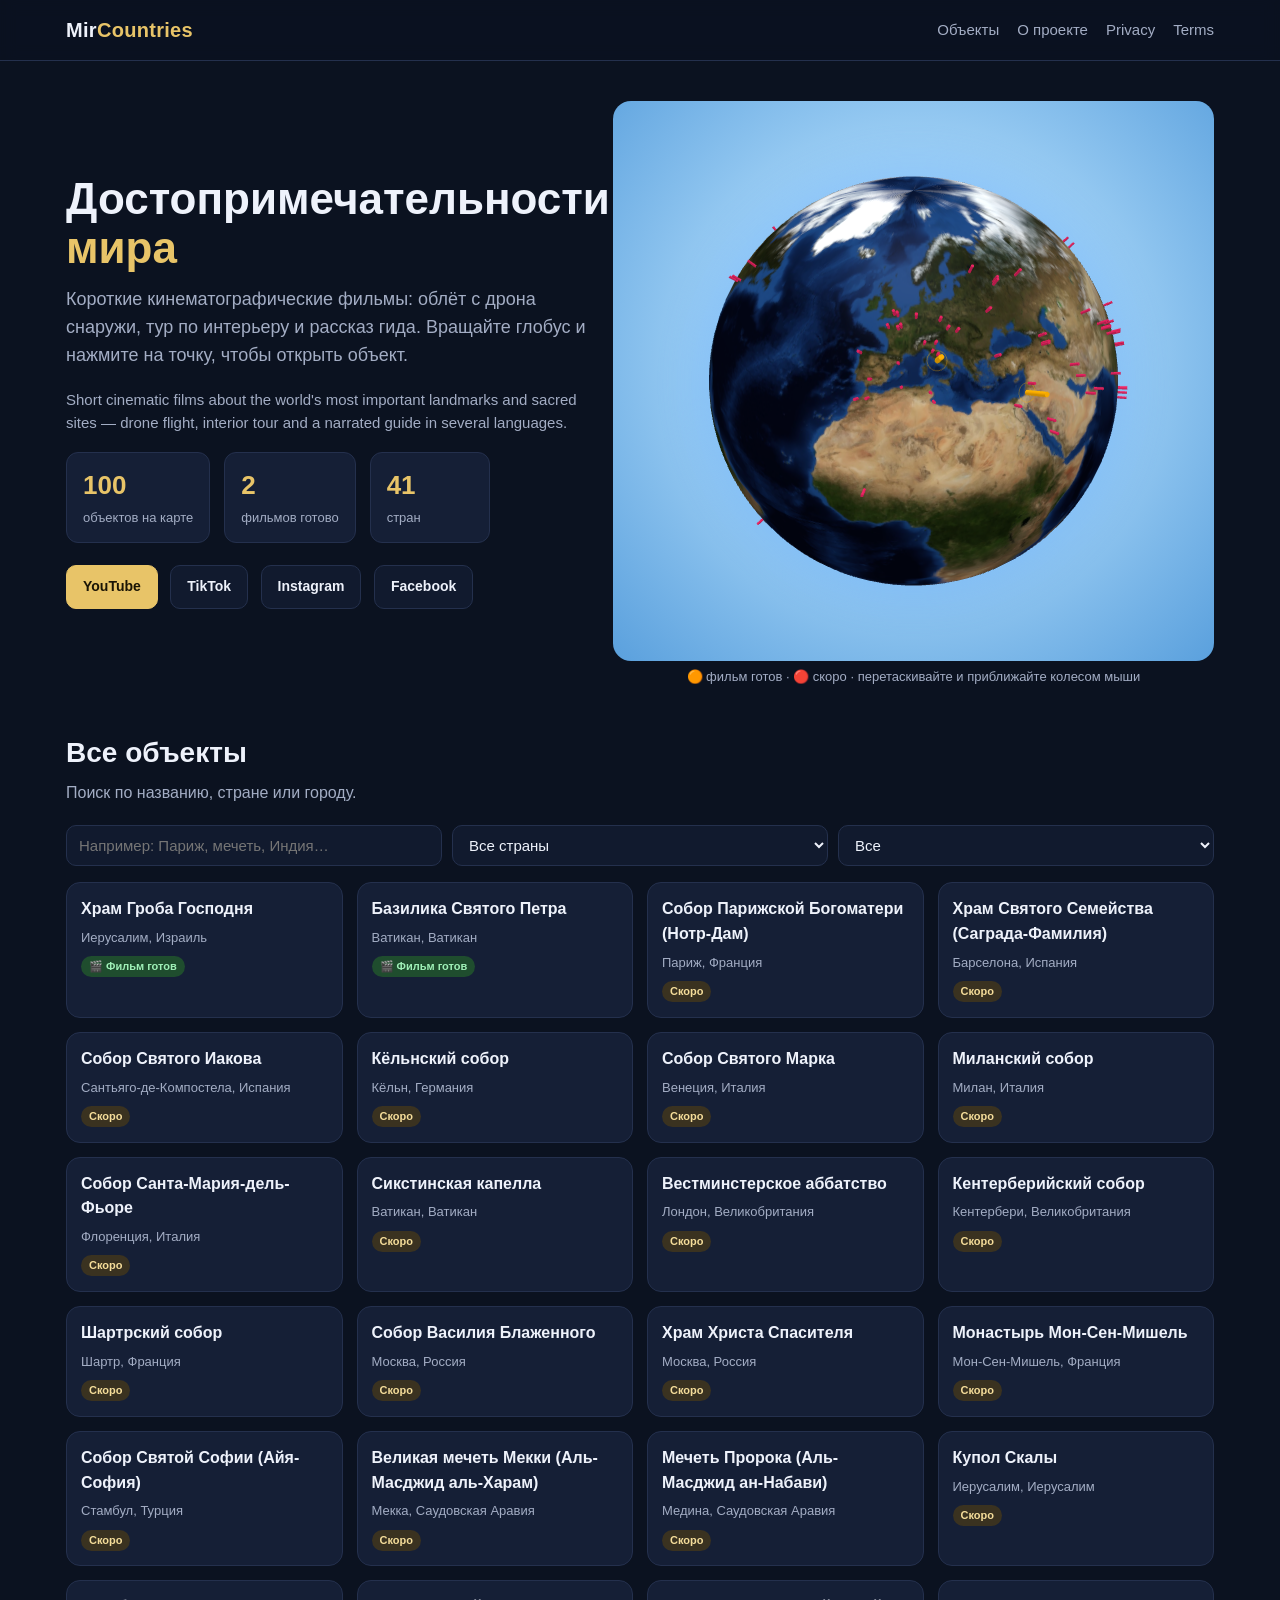
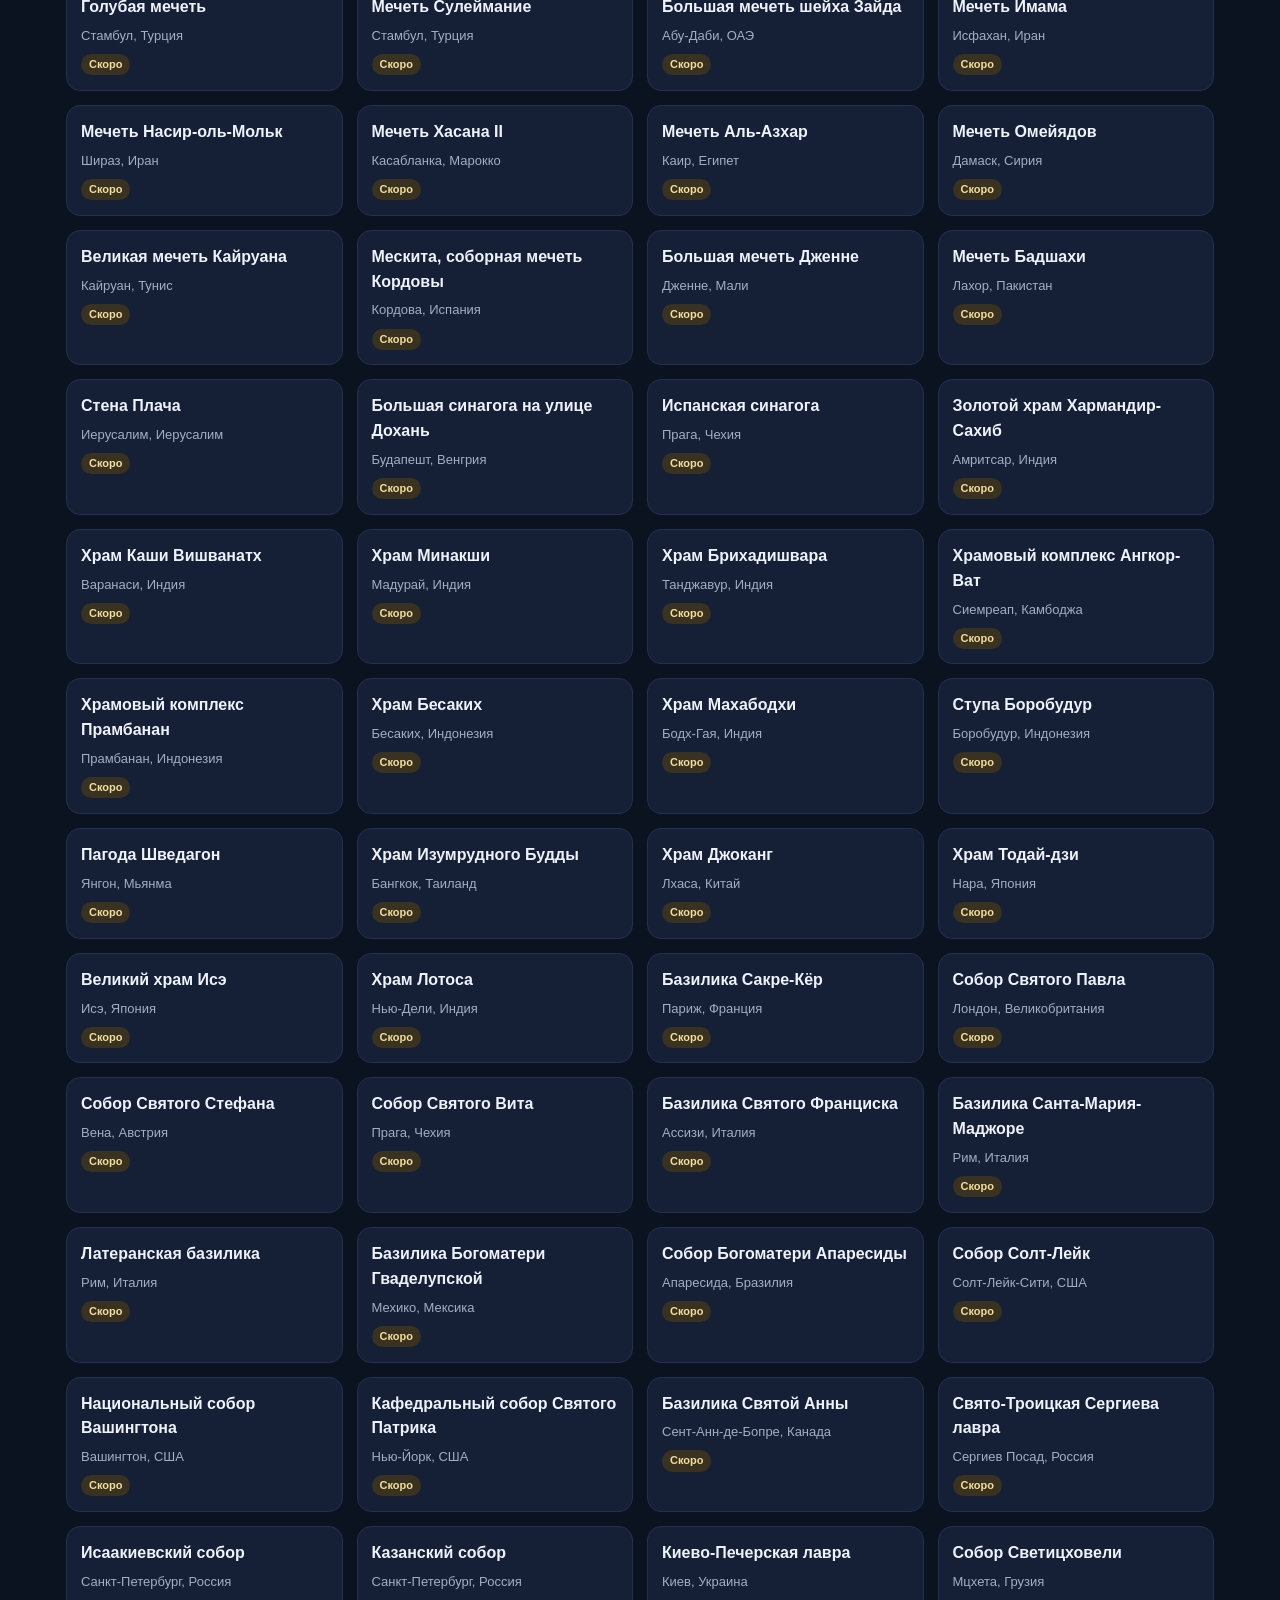
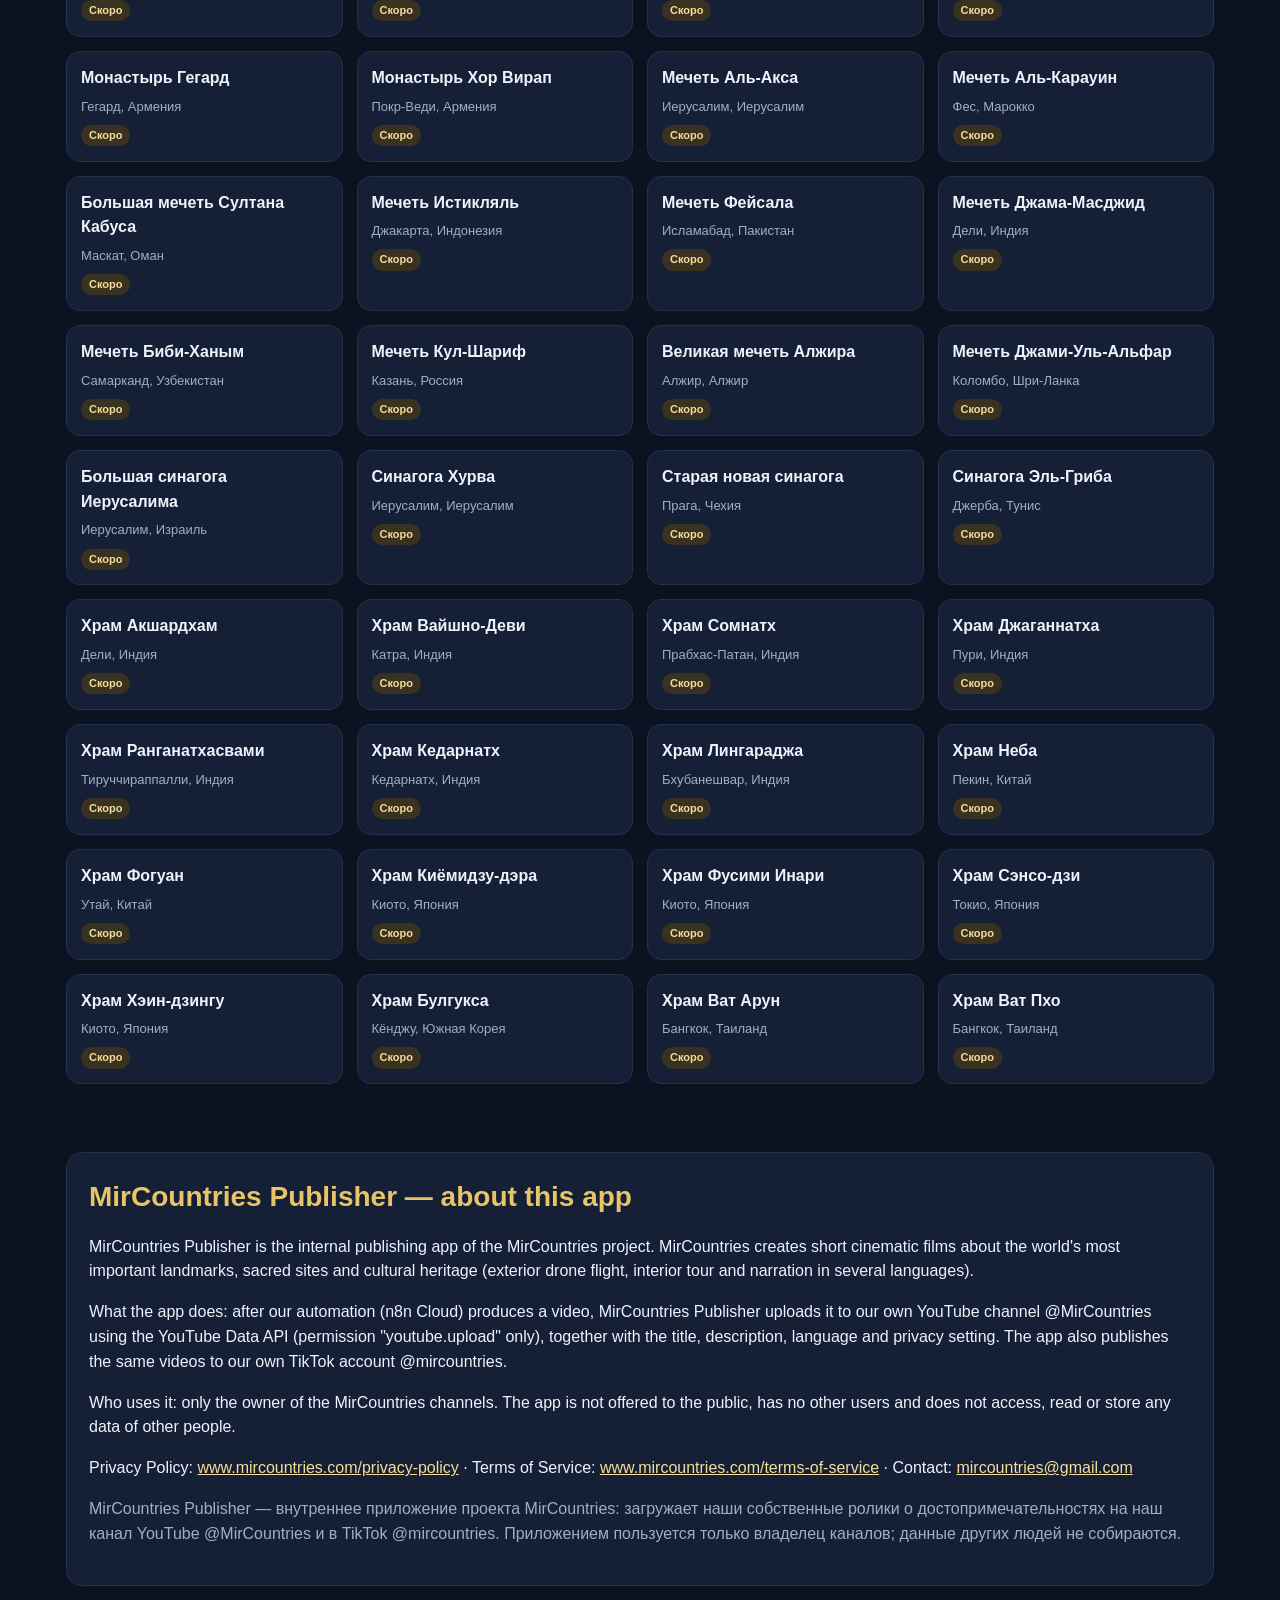
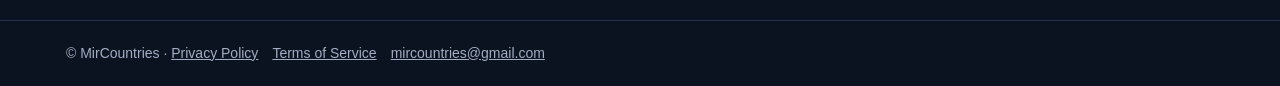
==== commit b40da0df: "Use English city names for hotel and tour searches Co-Authored-By: Claude Opus 5.5 <noreply@anthropi" ====
--- a/index.html
+++ b/index.html
@@ -91,6 +91,9 @@
   i, name: r[0], country: r[1], city: r[2], lat: r[3], lng: r[4], done: r[5] === 'DONE', yt: r[6] || ''
 }));
 const short = n => n.split(' — ')[0];
+// Английские названия городов: сайты бронирования плохо ищут по кириллице
+const CITY_EN = {"Иерусалим":"Jerusalem","Ватикан":"Rome","Париж":"Paris","Барселона":"Barcelona","Сантьяго-де-Компостела":"Santiago de Compostela","Кёльн":"Cologne","Венеция":"Venice","Милан":"Milan","Флоренция":"Florence","Лондон":"London","Кентербери":"Canterbury","Шартр":"Chartres","Москва":"Moscow","Мон-Сен-Мишель":"Mont-Saint-Michel","Стамбул":"Istanbul","Мекка":"Mecca","Медина":"Medina","Абу-Даби":"Abu Dhabi","Исфахан":"Isfahan","Шираз":"Shiraz","Касабланка":"Casablanca","Каир":"Cairo","Дамаск":"Damascus","Кайруан":"Kairouan","Кордова":"Cordoba","Дженне":"Djenne","Лахор":"Lahore","Будапешт":"Budapest","Прага":"Prague","Амритсар":"Amritsar","Варанаси":"Varanasi","Мадурай":"Madurai","Танджавур":"Thanjavur","Сиемреап":"Siem Reap","Прамбанан":"Yogyakarta","Бесаких":"Bali","Бодх-Гая":"Bodh Gaya","Боробудур":"Yogyakarta","Янгон":"Yangon","Бангкок":"Bangkok","Лхаса":"Lhasa","Нара":"Nara","Исэ":"Ise","Нью-Дели":"New Delhi","Вена":"Vienna","Ассизи":"Assisi","Рим":"Rome","Мехико":"Mexico City","Апаресида":"Aparecida","Солт-Лейк-Сити":"Salt Lake City","Вашингтон":"Washington","Нью-Йорк":"New York","Сент-Анн-де-Бопре":"Quebec City","Сергиев Посад":"Sergiev Posad","Санкт-Петербург":"Saint Petersburg","Киев":"Kyiv","Мцхета":"Mtskheta","Гегард":"Yerevan","Покр-Веди":"Yerevan","Фес":"Fes","Маскат":"Muscat","Джакарта":"Jakarta","Исламабад":"Islamabad","Дели":"Delhi","Самарканд":"Samarkand","Казань":"Kazan","Алжир":"Algiers","Коломбо":"Colombo","Джерба":"Djerba","Катра":"Katra","Прабхас-Патан":"Somnath","Пури":"Puri","Тируччираппалли":"Tiruchirappalli","Кедарнатх":"Kedarnath","Бхубанешвар":"Bhubaneswar","Пекин":"Beijing","Утай":"Wutai Shan","Киото":"Kyoto","Токио":"Tokyo","Кёнджу":"Gyeongju"};
+const cityEn = o => CITY_EN[o.city] || o.city;
 const esc = s => String(s).replace(/[&<>"]/g, c => ({'&':'&amp;','<':'&lt;','>':'&gt;','"':'&quot;'}[c]));
 
 // Счётчики
@@ -111,8 +114,8 @@
     <div class="btns">
       <a class="primary" href="https://www.youtube.com/@MirCountries/search?query=${encodeURIComponent(short(o.name))}" target="_blank" rel="noopener">Смотреть на YouTube</a>
       <a href="https://www.google.com/maps/search/?api=1&query=${o.lat},${o.lng}" target="_blank" rel="noopener">На карте</a>
-      <a href="https://www.trip.com/hotels/list?keyword=${encodeURIComponent(o.city)}" target="_blank" rel="sponsored noopener">🏨 Отели рядом</a>
-      <a href="https://www.getyourguide.com/s/?q=${encodeURIComponent(short(o.name))}" target="_blank" rel="sponsored noopener">🎟 Экскурсии</a>
+      <a href="https://www.trip.com/hotels/list?keyword=${encodeURIComponent(cityEn(o))}" target="_blank" rel="sponsored noopener">🏨 Отели рядом</a>
+      <a href="https://www.getyourguide.com/s/?q=${encodeURIComponent(cityEn(o))}" target="_blank" rel="sponsored noopener">🎟 Экскурсии</a>
     </div>
     <p style="color:var(--muted);font-size:12px;margin:6px 0 0">Партнёрские ссылки: при бронировании проект получает комиссию, для вас цена не меняется.</p>`;
   document.getElementById('panel').classList.add('open');
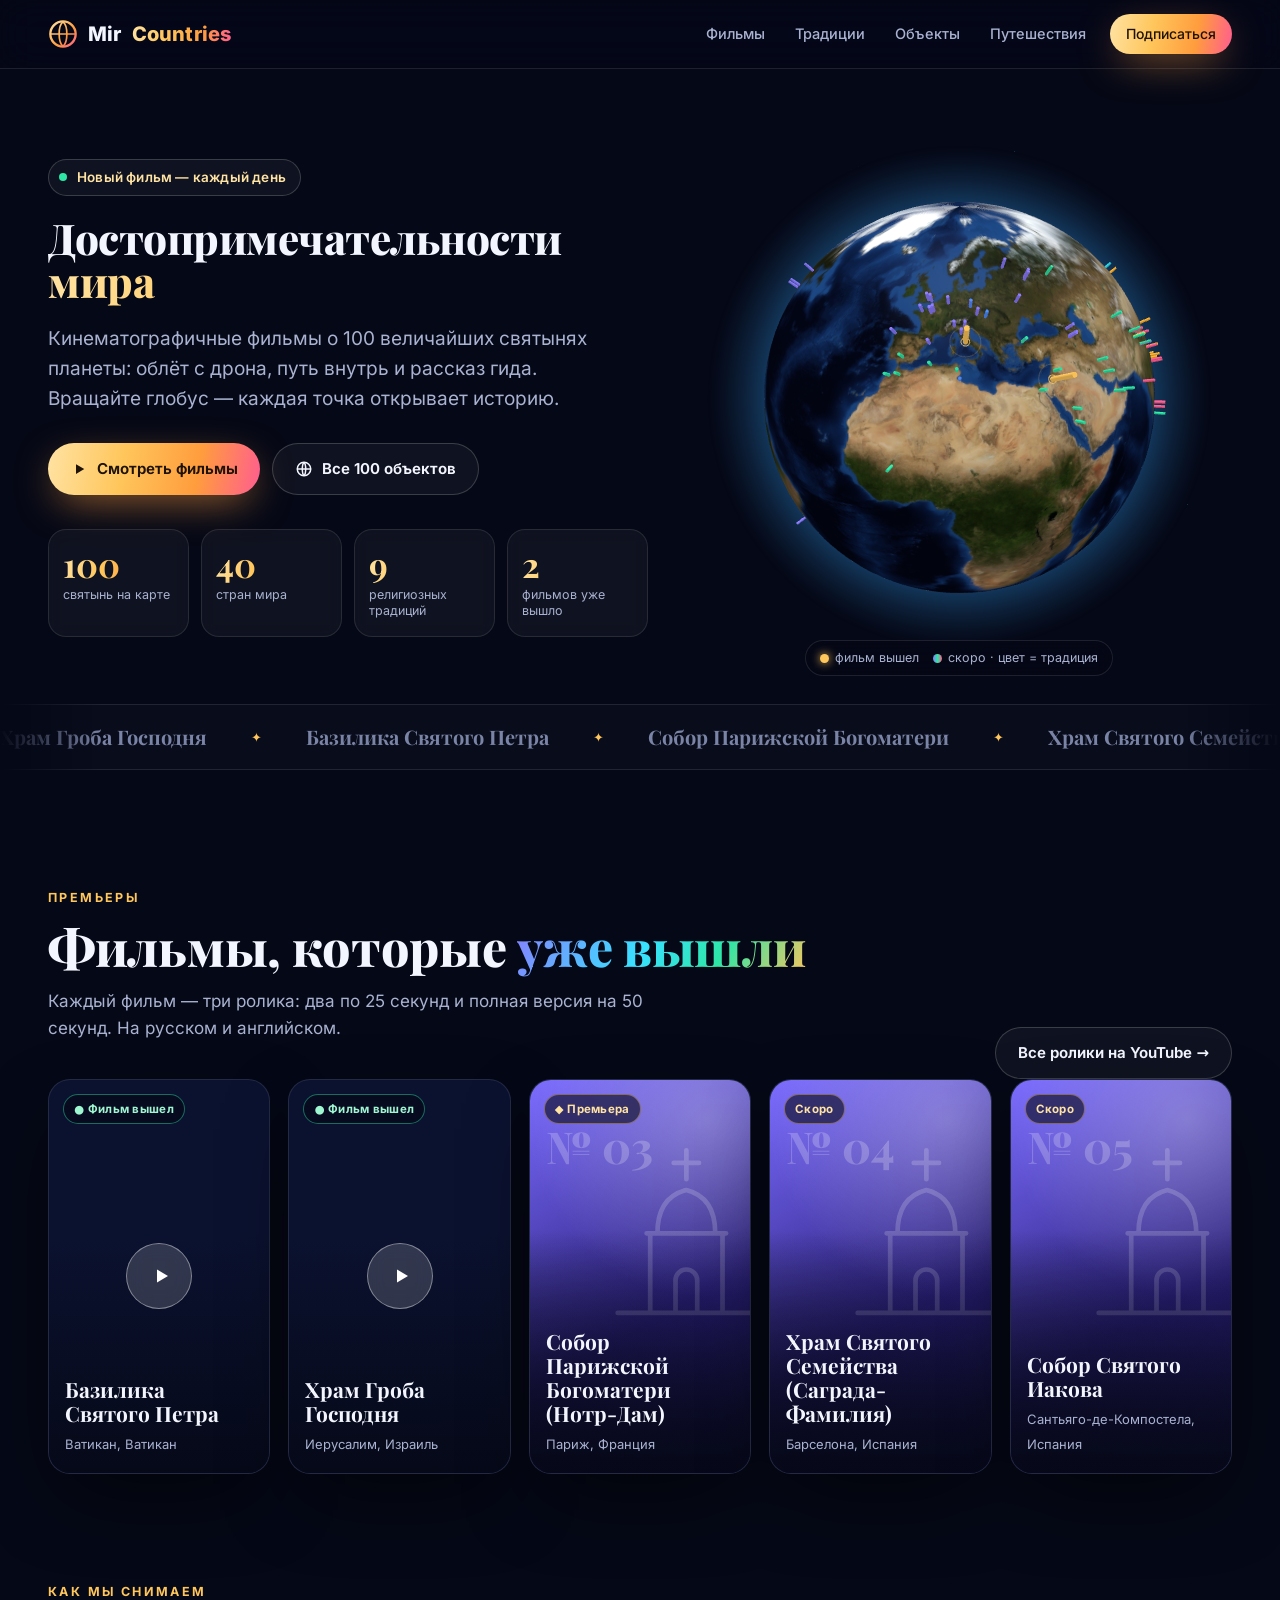
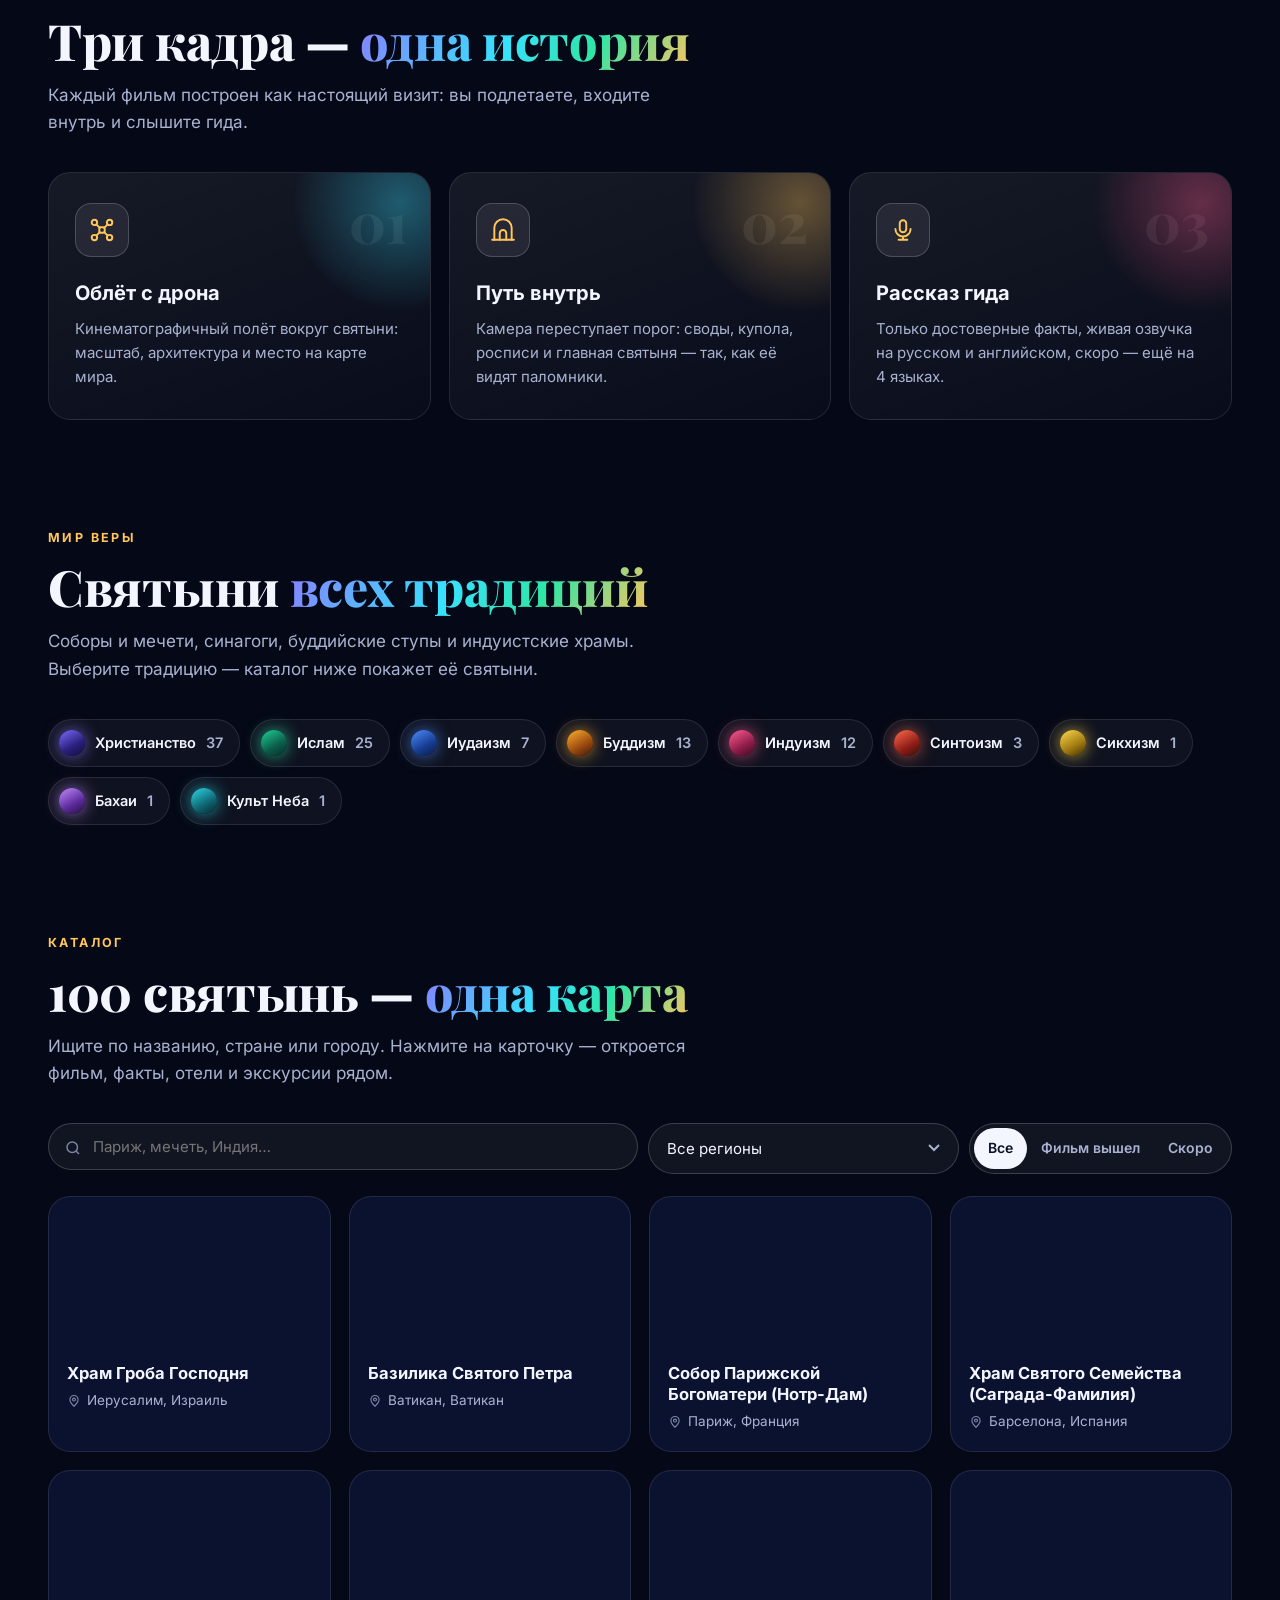
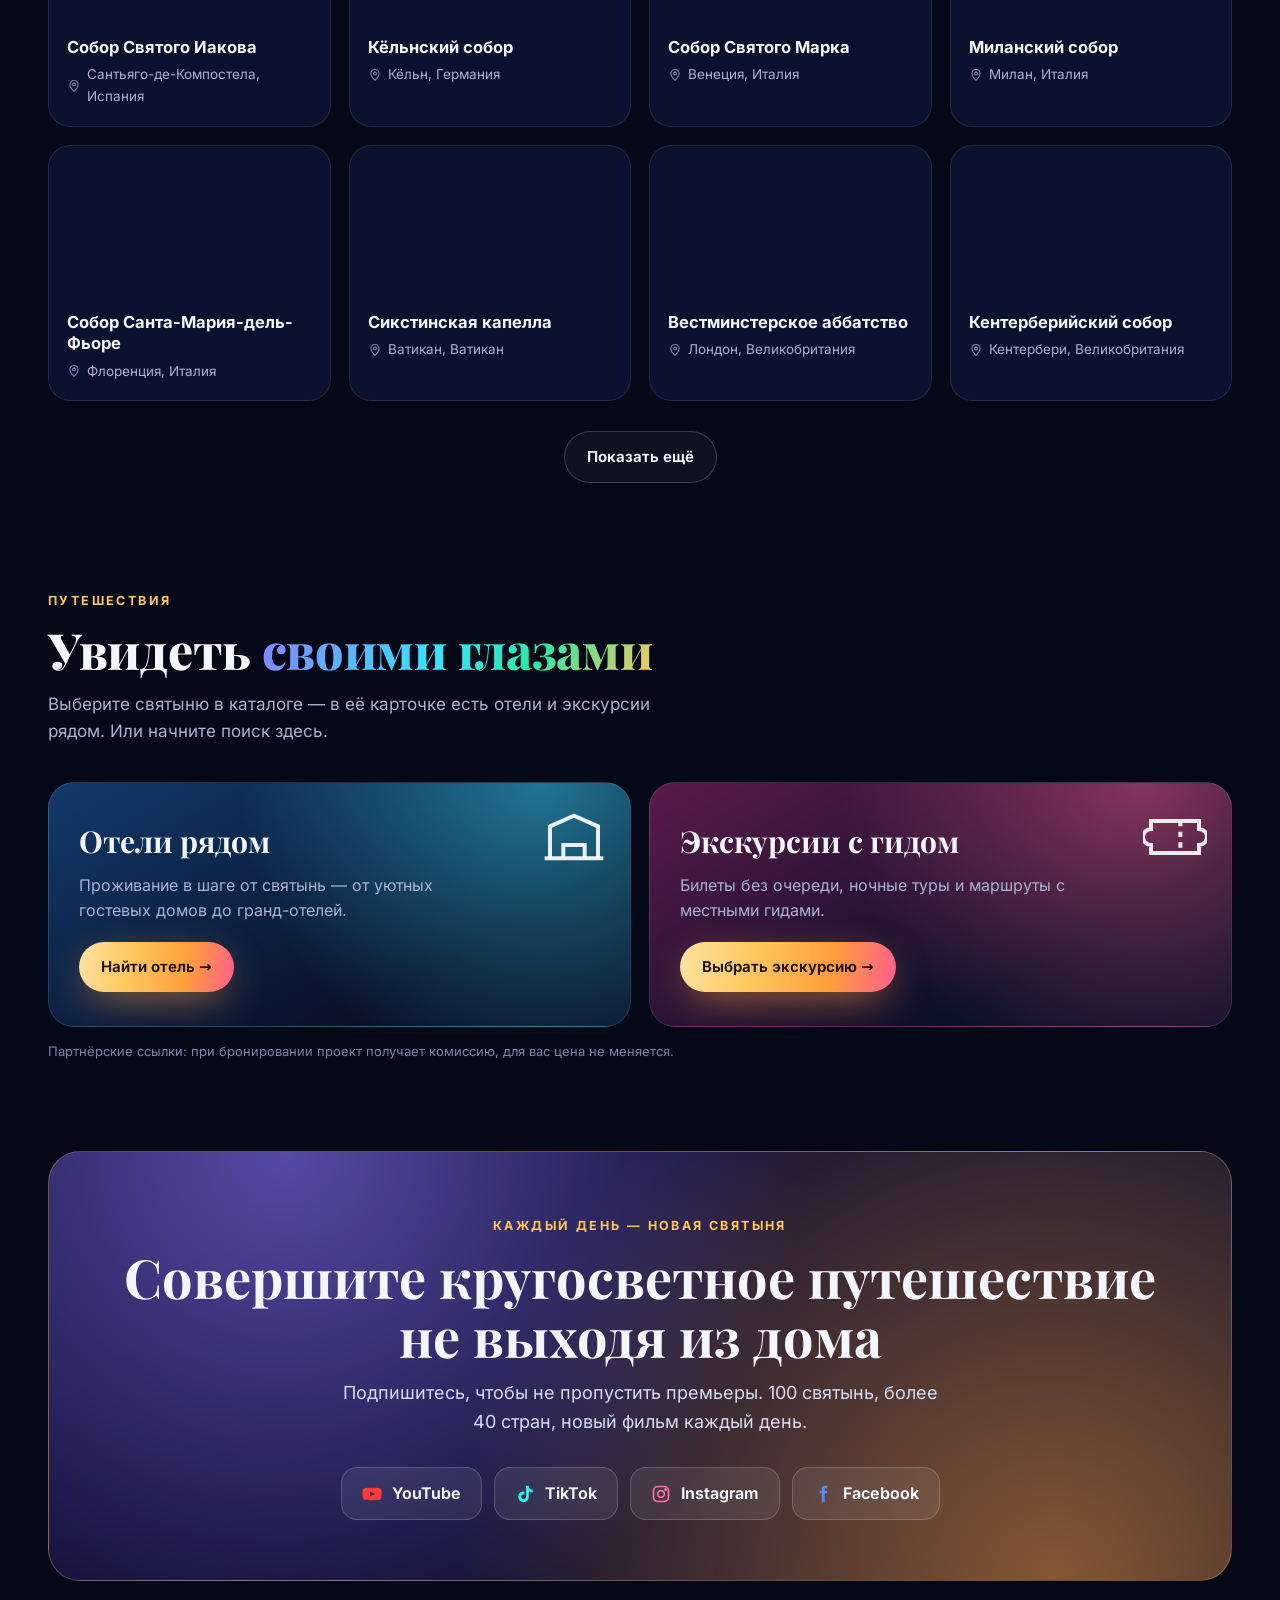
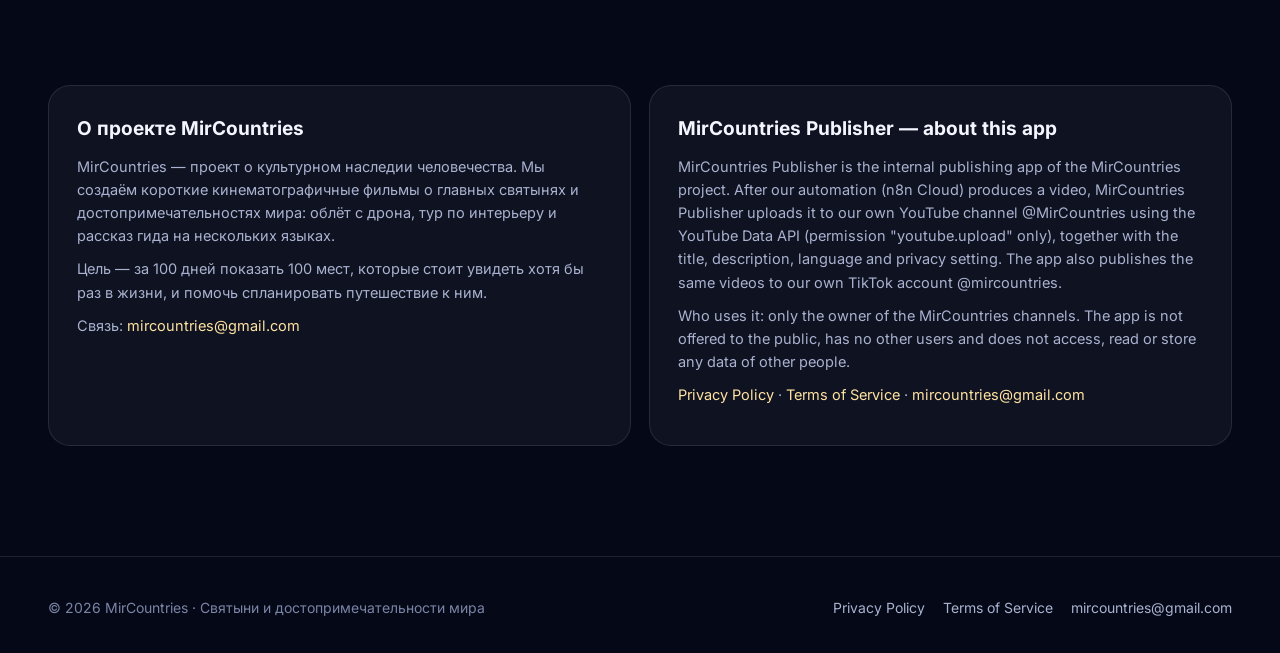
==== commit 04b98cc5: "Redesign site: cinematic dark theme, faith colors, film cards, object modal Co-Authored-By: Claude O" ====
--- a/index.html
+++ b/index.html
@@ -3,14 +3,29 @@
 <head>
 <meta charset="utf-8">
 <meta name="viewport" content="width=device-width, initial-scale=1">
-<title>MirCountries — достопримечательности мира на 3D-глобусе</title>
-<meta name="description" content="MirCountries: короткие кинематографические фильмы о главных достопримечательностях мира. Облёт с дрона, тур по интерьеру и рассказ гида на нескольких языках. Interactive 3D globe of world landmarks.">
+<title>MirCountries — достопримечательности мира в кинематографичных фильмах</title>
+<meta name="description" content="MirCountries: кинематографичные фильмы о 100 главных святынях и достопримечательностях мира. Облёт с дрона, тур по интерьеру и рассказ гида на нескольких языках. Интерактивный 3D-глобус, отели и экскурсии рядом.">
+<meta name="keywords" content="достопримечательности мира, святыни мира, храмы мира, соборы, мечети, путешествия, что посмотреть, 3D глобус, MirCountries, world landmarks, sacred sites">
+<meta name="theme-color" content="#050816">
 <link rel="canonical" href="https://www.mircountries.com/">
-<meta property="og:title" content="MirCountries — достопримечательности мира на 3D-глобусе">
-<meta property="og:description" content="Кинематографические фильмы о главных достопримечательностях мира: дрон снаружи, тур внутри, рассказ гида.">
+<meta property="og:site_name" content="MirCountries">
+<meta property="og:title" content="MirCountries — достопримечательности мира">
+<meta property="og:description" content="Кинематографичные фильмы о главных святынях мира: дрон снаружи, тур внутри, рассказ гида. Интерактивный 3D-глобус.">
 <meta property="og:url" content="https://www.mircountries.com/">
 <meta property="og:type" content="website">
+<meta property="og:locale" content="ru_RU">
+<meta name="twitter:card" content="summary_large_image">
+<link rel="preload" href="/assets/fonts/playfair-display-cyrillic-800-normal.woff2" as="font" type="font/woff2" crossorigin>
+<link rel="preload" href="/assets/fonts/inter-cyrillic-wght-normal.woff2" as="font" type="font/woff2" crossorigin>
+<link rel="icon" href="data:image/svg+xml,%3Csvg xmlns='http://www.w3.org/2000/svg' viewBox='0 0 32 32'%3E%3Cdefs%3E%3ClinearGradient id='g' x1='0' y1='0' x2='1' y2='1'%3E%3Cstop offset='0' stop-color='%23ffe3a3'/%3E%3Cstop offset='.6' stop-color='%23ff9d3d'/%3E%3Cstop offset='1' stop-color='%23ff5d8f'/%3E%3C/linearGradient%3E%3C/defs%3E%3Ccircle cx='16' cy='16' r='14' fill='%23050816' stroke='url(%23g)' stroke-width='3'/%3E%3Cpath d='M4 16h24M16 2c5 4 5 24 0 28M16 2c-5 4-5 24 0 28' fill='none' stroke='url(%23g)' stroke-width='2'/%3E%3C/svg%3E">
 <link rel="stylesheet" href="/style.css">
+<script type="application/ld+json">
+{"@context":"https://schema.org","@graph":[
+ {"@type":"Organization","name":"MirCountries","url":"https://www.mircountries.com/","email":"mircountries@gmail.com",
+  "sameAs":["https://www.youtube.com/@MirCountries","https://www.tiktok.com/@mircountries","https://www.instagram.com/mircountries","https://www.facebook.com/profile.php?id=61595357645916"]},
+ {"@type":"WebSite","name":"MirCountries","url":"https://www.mircountries.com/","inLanguage":["ru","en"]}
+]}
+</script>
 <!-- Travelpayouts Drive (marker 589223) -->
 <script nowprocket data-noptimize="1" data-cfasync="false" data-wpfc-render="false" seraph-accel-crit="1" data-no-defer="1" data-cmp-ab="2">
   (function () {
@@ -23,152 +38,414 @@
 </script>
 </head>
 <body>
+<div class="cosmos" aria-hidden="true"></div>
+
 <header class="top"><div class="wrap">
-  <a class="logo" href="/">Mir<span>Countries</span></a>
-  <nav><a href="#objects">Объекты</a><a class="opt" href="#about">О проекте</a><a href="/privacy-policy">Privacy</a><a href="/terms-of-service">Terms</a></nav>
+  <a class="logo" href="/" aria-label="MirCountries — на главную">
+    <svg class="mark" viewBox="0 0 32 32" aria-hidden="true"><defs><linearGradient id="lg" x1="0" y1="0" x2="1" y2="1"><stop offset="0" stop-color="#ffe3a3"/><stop offset=".6" stop-color="#ff9d3d"/><stop offset="1" stop-color="#ff5d8f"/></linearGradient></defs><circle cx="16" cy="16" r="13.5" fill="none" stroke="url(#lg)" stroke-width="2.5"/><path d="M3 16h26M16 3c5.5 4 5.5 22 0 26M16 3c-5.5 4-5.5 22 0 26" fill="none" stroke="url(#lg)" stroke-width="1.8"/></svg><span style="background:none;color:var(--text)">Mir</span><span>Countries</span>
+  </a>
+  <nav aria-label="Основное меню">
+    <a href="#films">Фильмы</a>
+    <a href="#traditions" class="opt">Традиции</a>
+    <a href="#objects">Объекты</a>
+    <a href="#travel" class="opt">Путешествия</a>
+    <a class="btn primary sm" href="https://www.youtube.com/@MirCountries?sub_confirmation=1" target="_blank" rel="noopener">Подписаться</a>
+  </nav>
 </div></header>
 
-<main class="wrap">
-  <div class="hero">
-    <div>
-      <h1>Достопримечательности <b>мира</b></h1>
-      <p>Короткие кинематографические фильмы: облёт с дрона снаружи, тур по интерьеру и рассказ гида. Вращайте глобус и нажмите на точку, чтобы открыть объект.</p>
-      <p style="font-size:15px">Short cinematic films about the world's most important landmarks and sacred sites — drone flight, interior tour and a narrated guide in several languages.</p>
-      <div class="stats">
-        <div class="stat"><b id="sTotal">0</b><span>объектов на карте</span></div>
-        <div class="stat"><b id="sDone">0</b><span>фильмов готово</span></div>
-        <div class="stat"><b id="sCountries">0</b><span>стран</span></div>
-      </div>
-      <div class="btns">
-        <a class="primary" href="https://www.youtube.com/@MirCountries" target="_blank" rel="noopener">YouTube</a>
-        <a href="https://www.tiktok.com/@mircountries" target="_blank" rel="noopener">TikTok</a>
-        <a href="https://www.instagram.com/mircountries" target="_blank" rel="noopener">Instagram</a>
-        <a href="https://www.facebook.com/profile.php?id=61595357645916" target="_blank" rel="noopener">Facebook</a>
-      </div>
-    </div>
-    <div>
-      <div id="globe" role="img" aria-label="3D-глобус с достопримечательностями"></div>
-      <div class="hint">🟠 фильм готов · 🔴 скоро · перетаскивайте и приближайте колесом мыши</div>
-    </div>
-  </div>
-
-  <section id="objects">
-    <h2>Все объекты</h2>
-    <p class="sub">Поиск по названию, стране или городу.</p>
-    <div class="filters">
-      <input id="q" type="search" placeholder="Например: Париж, мечеть, Индия…">
-      <select id="country"><option value="">Все страны</option></select>
-      <select id="status"><option value="">Все</option><option value="DONE">Фильм готов</option><option value="SOON">Скоро</option></select>
-    </div>
-    <div class="grid" id="grid"></div>
-  </section>
-
-  <section id="about">
-    <div class="about">
-      <h2>MirCountries Publisher — about this app</h2>
-      <p>MirCountries Publisher is the internal publishing app of the MirCountries project. MirCountries creates short cinematic films about the world's most important landmarks, sacred sites and cultural heritage (exterior drone flight, interior tour and narration in several languages).</p>
-      <p>What the app does: after our automation (n8n Cloud) produces a video, MirCountries Publisher uploads it to our own YouTube channel @MirCountries using the YouTube Data API (permission "youtube.upload" only), together with the title, description, language and privacy setting. The app also publishes the same videos to our own TikTok account @mircountries.</p>
-      <p>Who uses it: only the owner of the MirCountries channels. The app is not offered to the public, has no other users and does not access, read or store any data of other people.</p>
-      <p>Privacy Policy: <a href="/privacy-policy">www.mircountries.com/privacy-policy</a> · Terms of Service: <a href="/terms-of-service">www.mircountries.com/terms-of-service</a> · Contact: <a href="mailto:mircountries@gmail.com">mircountries@gmail.com</a></p>
-      <p style="color:var(--muted)">MirCountries Publisher — внутреннее приложение проекта MirCountries: загружает наши собственные ролики о достопримечательностях на наш канал YouTube @MirCountries и в TikTok @mircountries. Приложением пользуется только владелец каналов; данные других людей не собираются.</p>
+<main>
+  <section class="hero">
+    <div class="aurora a1"></div><div class="aurora a2"></div><div class="aurora a3"></div>
+    <div class="wrap">
+      <div class="reveal">
+        <span class="eyebrow"><span class="dot"></span>Новый фильм — каждый день</span>
+        <h1>Достопримечательности <span class="gr">мира</span></h1>
+        <p class="lead">Кинематографичные фильмы о 100 величайших святынях планеты: облёт с дрона, путь внутрь и рассказ гида. Вращайте глобус — каждая точка открывает историю.</p>
+        <div class="cta">
+          <a class="btn primary" href="#films"><svg viewBox="0 0 24 24" fill="currentColor" aria-hidden="true"><path d="M8 5.5v13l11-6.5z"/></svg>Смотреть фильмы</a>
+          <a class="btn" href="#objects"><svg viewBox="0 0 24 24" fill="none" stroke="currentColor" stroke-width="2" aria-hidden="true"><circle cx="12" cy="12" r="9"/><path d="M3 12h18M12 3c3 3 3 15 0 18M12 3c-3 3-3 15 0 18"/></svg>Все 100 объектов</a>
+        </div>
+        <div class="stats">
+          <div class="stat"><b data-count id="sTotal">0</b><span>святынь на карте</span></div>
+          <div class="stat"><b data-count id="sCountries">0</b><span>стран мира</span></div>
+          <div class="stat"><b data-count id="sFaiths">0</b><span>религиозных традиций</span></div>
+          <div class="stat"><b data-count id="sDone">0</b><span>фильмов уже вышло</span></div>
+        </div>
+      </div>
+      <div class="globe-box reveal">
+        <div id="globe" role="img" aria-label="Интерактивный 3D-глобус со святынями мира"></div>
+        <div class="globe-legend"><span><i style="background:#ffc65c;box-shadow:0 0 10px #ffc65c"></i>фильм вышел</span><span><i style="background:linear-gradient(90deg,#8b7bff,#2ee6a6,#ff5d8f)"></i>скоро · цвет = традиция</span></div>
+      </div>
+    </div>
+    <div class="marquee" aria-hidden="true"><div class="track" id="marquee"></div></div>
+  </section>
+
+  <section class="block" id="films">
+    <div class="wrap">
+      <div class="head-row reveal">
+        <div>
+          <span class="kicker">Премьеры</span>
+          <h2 class="title">Фильмы, которые <em>уже вышли</em></h2>
+          <p class="sub">Каждый фильм — три ролика: два по 25 секунд и полная версия на 50 секунд. На русском и английском.</p>
+        </div>
+        <a class="btn" href="https://www.youtube.com/@MirCountries/shorts" target="_blank" rel="noopener">Все ролики на YouTube →</a>
+      </div>
+      <div class="films reveal" id="films-grid"></div>
+    </div>
+  </section>
+
+  <section class="block" id="how">
+    <div class="wrap">
+      <div class="reveal">
+        <span class="kicker">Как мы снимаем</span>
+        <h2 class="title">Три кадра — <em>одна история</em></h2>
+        <p class="sub">Каждый фильм построен как настоящий визит: вы подлетаете, входите внутрь и слышите гида.</p>
+      </div>
+      <div class="steps">
+        <div class="step reveal" style="--c:#38e1ff"><span class="n">01</span><div class="ic"><svg viewBox="0 0 24 24" fill="none" stroke="currentColor" stroke-width="1.8" stroke-linecap="round" aria-hidden="true"><circle cx="5" cy="5" r="2.5"/><circle cx="19" cy="5" r="2.5"/><circle cx="5" cy="19" r="2.5"/><circle cx="19" cy="19" r="2.5"/><path d="M7 7l3 3M17 7l-3 3M7 17l3-3M17 17l-3-3"/><rect x="9.5" y="9.5" width="5" height="5" rx="1.2"/></svg></div><h3>Облёт с дрона</h3><p>Кинематографичный полёт вокруг святыни: масштаб, архитектура и место на карте мира.</p></div>
+        <div class="step reveal" style="--c:#ffc65c"><span class="n">02</span><div class="ic"><svg viewBox="0 0 24 24" fill="none" stroke="currentColor" stroke-width="1.8" stroke-linecap="round" aria-hidden="true"><path d="M4 21V10a8 8 0 0 1 16 0v11"/><path d="M9 21v-6a3 3 0 0 1 6 0v6"/><path d="M2 21h20"/></svg></div><h3>Путь внутрь</h3><p>Камера переступает порог: своды, купола, росписи и главная святыня — так, как её видят паломники.</p></div>
+        <div class="step reveal" style="--c:#ff5d8f"><span class="n">03</span><div class="ic"><svg viewBox="0 0 24 24" fill="none" stroke="currentColor" stroke-width="1.8" stroke-linecap="round" aria-hidden="true"><rect x="9" y="3" width="6" height="11" rx="3"/><path d="M5 11a7 7 0 0 0 14 0M12 18v3M8 21h8"/></svg></div><h3>Рассказ гида</h3><p>Только достоверные факты, живая озвучка на русском и английском, скоро — ещё на 4 языках.</p></div>
+      </div>
+    </div>
+  </section>
+
+  <section class="block" id="traditions">
+    <div class="wrap">
+      <div class="reveal">
+        <span class="kicker">Мир веры</span>
+        <h2 class="title">Святыни <em>всех традиций</em></h2>
+        <p class="sub">Соборы и мечети, синагоги, буддийские ступы и индуистские храмы. Выберите традицию — каталог ниже покажет её святыни.</p>
+      </div>
+      <div class="faiths reveal" id="faiths"></div>
+    </div>
+  </section>
+
+  <section class="block" id="objects">
+    <div class="wrap">
+      <div class="reveal">
+        <span class="kicker">Каталог</span>
+        <h2 class="title">100 святынь — <em>одна карта</em></h2>
+        <p class="sub">Ищите по названию, стране или городу. Нажмите на карточку — откроется фильм, факты, отели и экскурсии рядом.</p>
+      </div>
+      <div class="toolbar reveal">
+        <label class="search"><svg viewBox="0 0 24 24" fill="none" stroke="currentColor" stroke-width="2" aria-hidden="true"><circle cx="11" cy="11" r="7"/><path d="M20 20l-4-4"/></svg><input id="q" type="search" placeholder="Париж, мечеть, Индия…" aria-label="Поиск по объектам"></label>
+        <select id="region" aria-label="Регион"><option value="">Все регионы</option></select>
+        <div class="seg" role="group" aria-label="Статус">
+          <button type="button" data-status="" aria-pressed="true">Все</button>
+          <button type="button" data-status="DONE" aria-pressed="false">Фильм вышел</button>
+          <button type="button" data-status="SOON" aria-pressed="false">Скоро</button>
+        </div>
+      </div>
+      <div class="grid" id="grid" aria-live="polite"></div>
+      <div class="more"><button class="btn" id="moreBtn" type="button">Показать ещё</button></div>
+    </div>
+  </section>
+
+  <section class="block" id="travel">
+    <div class="wrap">
+      <div class="reveal">
+        <span class="kicker">Путешествия</span>
+        <h2 class="title">Увидеть <em>своими глазами</em></h2>
+        <p class="sub">Выберите святыню в каталоге — в её карточке есть отели и экскурсии рядом. Или начните поиск здесь.</p>
+      </div>
+      <div class="travel">
+        <a class="tcard h reveal" href="https://www.trip.com/hotels/" target="_blank" rel="sponsored noopener">
+          <svg class="big" viewBox="0 0 24 24" fill="none" stroke="currentColor" stroke-width="1.5" aria-hidden="true"><path d="M3 20V8l9-4 9 4v12"/><path d="M8 20v-5h8v5M8 10h.01M12 10h.01M16 10h.01"/><path d="M1 20h22"/></svg>
+          <h3>Отели рядом</h3><p>Проживание в шаге от святынь — от уютных гостевых домов до гранд-отелей.</p><span class="btn primary">Найти отель →</span>
+        </a>
+        <a class="tcard e reveal" href="https://www.getyourguide.com/" target="_blank" rel="sponsored noopener">
+          <svg class="big" viewBox="0 0 24 24" fill="none" stroke="currentColor" stroke-width="1.5" aria-hidden="true"><path d="M3 9a2 2 0 0 0 0 6v3h18v-3a2 2 0 0 0 0-6V6H3z"/><path d="M14 6v12" stroke-dasharray="2 2"/></svg>
+          <h3>Экскурсии с гидом</h3><p>Билеты без очереди, ночные туры и маршруты с местными гидами.</p><span class="btn primary">Выбрать экскурсию →</span>
+        </a>
+      </div>
+      <p class="note">Партнёрские ссылки: при бронировании проект получает комиссию, для вас цена не меняется.</p>
+
+      <div class="subscribe reveal">
+        <span class="kicker">Каждый день — новая святыня</span>
+        <h2>Совершите кругосветное путешествие <br>не выходя из дома</h2>
+        <p>Подпишитесь, чтобы не пропустить премьеры. 100 святынь, более 40 стран, новый фильм каждый день.</p>
+        <div class="socials">
+          <a class="soc yt" href="https://www.youtube.com/@MirCountries?sub_confirmation=1" target="_blank" rel="noopener"><svg viewBox="0 0 24 24" fill="currentColor" aria-hidden="true"><path d="M23 7.2a3 3 0 0 0-2.1-2.1C19 4.6 12 4.6 12 4.6s-7 0-8.9.5A3 3 0 0 0 1 7.2 31 31 0 0 0 .5 12 31 31 0 0 0 1 16.8a3 3 0 0 0 2.1 2.1c1.9.5 8.9.5 8.9.5s7 0 8.9-.5a3 3 0 0 0 2.1-2.1c.4-1.6.5-4.8.5-4.8s0-3.2-.5-4.8zM9.7 15.1V8.9l5.8 3.1z"/></svg>YouTube</a>
+          <a class="soc tt" href="https://www.tiktok.com/@mircountries" target="_blank" rel="noopener"><svg viewBox="0 0 24 24" fill="currentColor" aria-hidden="true"><path d="M16.6 2h-3.4v13.4a2.9 2.9 0 1 1-2.9-2.9c.3 0 .6 0 .9.1V9.1a6.4 6.4 0 1 0 5.4 6.3V8.6a8 8 0 0 0 4.6 1.5V6.7a4.7 4.7 0 0 1-4.6-4.7z"/></svg>TikTok</a>
+          <a class="soc ig" href="https://www.instagram.com/mircountries" target="_blank" rel="noopener"><svg viewBox="0 0 24 24" fill="none" stroke="currentColor" stroke-width="2" aria-hidden="true"><rect x="3" y="3" width="18" height="18" rx="5"/><circle cx="12" cy="12" r="4"/><circle cx="17.5" cy="6.5" r=".8" fill="currentColor"/></svg>Instagram</a>
+          <a class="soc fb" href="https://www.facebook.com/profile.php?id=61595357645916" target="_blank" rel="noopener"><svg viewBox="0 0 24 24" fill="currentColor" aria-hidden="true"><path d="M14 8V6.3c0-.8.2-1.3 1.4-1.3H17V2h-2.6C11.3 2 10.5 3.9 10.5 6.1V8H8v3h2.5v11H14V11h2.7l.4-3z"/></svg>Facebook</a>
+        </div>
+      </div>
+    </div>
+  </section>
+
+  <section class="block" id="about">
+    <div class="wrap about">
+      <div class="box reveal">
+        <h3>О проекте MirCountries</h3>
+        <p>MirCountries — проект о культурном наследии человечества. Мы создаём короткие кинематографичные фильмы о главных святынях и достопримечательностях мира: облёт с дрона, тур по интерьеру и рассказ гида на нескольких языках.</p>
+        <p>Цель — за 100 дней показать 100 мест, которые стоит увидеть хотя бы раз в жизни, и помочь спланировать путешествие к ним.</p>
+        <p>Связь: <a href="mailto:mircountries@gmail.com">mircountries@gmail.com</a></p>
+      </div>
+      <div class="box reveal">
+        <h3>MirCountries Publisher — about this app</h3>
+        <p>MirCountries Publisher is the internal publishing app of the MirCountries project. After our automation (n8n Cloud) produces a video, MirCountries Publisher uploads it to our own YouTube channel @MirCountries using the YouTube Data API (permission "youtube.upload" only), together with the title, description, language and privacy setting. The app also publishes the same videos to our own TikTok account @mircountries.</p>
+        <p>Who uses it: only the owner of the MirCountries channels. The app is not offered to the public, has no other users and does not access, read or store any data of other people.</p>
+        <p><a href="/privacy-policy">Privacy Policy</a> · <a href="/terms-of-service">Terms of Service</a> · <a href="mailto:mircountries@gmail.com">mircountries@gmail.com</a></p>
+      </div>
     </div>
   </section>
 </main>
 
-<aside class="panel" id="panel" aria-live="polite">
-  <button class="close" aria-label="Закрыть" onclick="closePanel()">×</button>
-  <div id="panelBody"></div>
-</aside>
-
 <footer><div class="wrap">
-  © MirCountries · <a href="/privacy-policy">Privacy Policy</a><a href="/terms-of-service">Terms of Service</a><a href="mailto:mircountries@gmail.com">mircountries@gmail.com</a>
+  <span>© 2026 MirCountries · Святыни и достопримечательности мира</span>
+  <nav><a href="/privacy-policy">Privacy Policy</a><a href="/terms-of-service">Terms of Service</a><a href="mailto:mircountries@gmail.com">mircountries@gmail.com</a></nav>
 </div></footer>
+
+<dialog class="modal" id="modal" aria-labelledby="mTitle">
+  <button class="mclose" type="button" aria-label="Закрыть" onclick="closeModal()">×</button>
+  <div class="mbox" id="mbox"></div>
+</dialog>
 
 <script src="/objects.js"></script>
 <script src="/assets/globe.gl.min.js"></script>
 <script>
-const items = (window.MC_OBJECTS || []).map((r, i) => ({
-  i, name: r[0], country: r[1], city: r[2], lat: r[3], lng: r[4], done: r[5] === 'DONE', yt: r[6] || ''
-}));
-const short = n => n.split(' — ')[0];
+// ---------- Данные ----------
+const FAITHS = {
+  christian: { label: 'Христианство', c: '#8b7bff', g: 'linear-gradient(150deg,#7b6cff,#2a1f7a 60%,#120e3a)', glyph: 'church' },
+  islam:     { label: 'Ислам',        c: '#2ee6a6', g: 'linear-gradient(150deg,#1fd197,#0b5d4a 60%,#062b25)', glyph: 'mosque' },
+  judaism:   { label: 'Иудаизм',      c: '#4d8dff', g: 'linear-gradient(150deg,#4d8dff,#173c8f 60%,#0b1a45)', glyph: 'star' },
+  buddhism:  { label: 'Буддизм',      c: '#ffb02e', g: 'linear-gradient(150deg,#ffb02e,#9a4a0f 60%,#3d1806)', glyph: 'stupa' },
+  hinduism:  { label: 'Индуизм',      c: '#ff5d8f', g: 'linear-gradient(150deg,#ff5d8f,#8f1d4a 60%,#3a0a1f)', glyph: 'shikhara' },
+  shinto:    { label: 'Синтоизм',     c: '#ff6a4d', g: 'linear-gradient(150deg,#ff6a4d,#8f1f17 60%,#3a0b08)', glyph: 'torii' },
+  sikh:      { label: 'Сикхизм',      c: '#ffd84d', g: 'linear-gradient(150deg,#ffd84d,#a07a10 60%,#3d2c05)', glyph: 'dome' },
+  bahai:     { label: 'Бахаи',        c: '#c38bff', g: 'linear-gradient(150deg,#c38bff,#5b2b9a 60%,#22103d)', glyph: 'lotus' },
+  china:     { label: 'Культ Неба',   c: '#2ed6e6', g: 'linear-gradient(150deg,#2ed6e6,#0f6470 60%,#06272c)', glyph: 'heaven' },
+};
+const GLYPHS = {
+  church: 'M50 4v16M43 11h14M34 50Q34 30 50 26Q66 30 66 50M28 50h44M30 50v44h40V50M44 94V76a6 6 0 0 1 12 0v18M12 94h76',
+  mosque: 'M47 8a7 7 0 1 0 8 10a6 6 0 0 1-8-10zM28 56Q28 32 50 26Q72 32 72 56M24 56h52v38H24zM12 94V38M7 38h10M12 38v-12M88 94V38M83 38h10M88 38v-12M44 94V78a6 6 0 0 1 12 0v16M4 94h92',
+  star: 'M50 12L82 68H18zM50 88L18 32H82zM8 96h84',
+  stupa: 'M50 4v14M45 18h10M42 24h16M30 56Q30 30 50 28Q70 30 70 56M22 56h56M18 68h64M14 80h72M10 92h80',
+  shikhara: 'M50 4v8M38 94V44Q50 8 62 44v50M40 56h20M39 70h22M38 84h24M24 94V62Q30 50 38 54M76 94V62Q70 50 62 54M10 94h80',
+  torii: 'M8 22Q50 12 92 22M16 34h68M26 20v76M74 20v76M44 34v-14M56 34v-14M8 96h84',
+  dome: 'M50 8v12M30 52Q30 26 50 20Q70 26 70 52M24 52h52v42H24zM14 94V60M86 94V60M10 60h8M82 60h8M44 94V78a6 6 0 0 1 12 0v16M4 94h92',
+  lotus: 'M50 18Q63 44 50 72Q37 44 50 18zM50 72Q30 58 20 34Q42 40 50 72M50 72Q70 58 80 34Q58 40 50 72M50 72Q24 68 6 52Q30 48 50 72M50 72Q76 68 94 52Q70 48 50 72M12 86h76',
+  heaven: 'M50 4v8M30 26Q50 10 70 26zM36 26v10h28V26M22 46Q50 30 78 46zM28 46v12h44V46M14 70Q50 52 86 70zM22 70v18h56V70M6 94h88',
+};
+const REGIONS = {
+  'Европа': ['Ватикан','Франция','Испания','Германия','Италия','Великобритания','Венгрия','Чехия','Австрия','Украина','Россия'],
+  'Ближний Восток': ['Израиль','Иерусалим','Турция','Саудовская Аравия','ОАЭ','Иран','Сирия','Оман'],
+  'Кавказ и Средняя Азия': ['Грузия','Армения','Узбекистан'],
+  'Африка': ['Марокко','Египет','Тунис','Мали','Алжир'],
+  'Южная Азия': ['Индия','Пакистан','Шри-Ланка'],
+  'Восточная и Юго-Восточная Азия': ['Камбоджа','Индонезия','Мьянма','Таиланд','Китай','Япония','Южная Корея'],
+  'Америка': ['Мексика','Бразилия','США','Канада'],
+};
 // Английские названия городов: сайты бронирования плохо ищут по кириллице
 const CITY_EN = {"Иерусалим":"Jerusalem","Ватикан":"Rome","Париж":"Paris","Барселона":"Barcelona","Сантьяго-де-Компостела":"Santiago de Compostela","Кёльн":"Cologne","Венеция":"Venice","Милан":"Milan","Флоренция":"Florence","Лондон":"London","Кентербери":"Canterbury","Шартр":"Chartres","Москва":"Moscow","Мон-Сен-Мишель":"Mont-Saint-Michel","Стамбул":"Istanbul","Мекка":"Mecca","Медина":"Medina","Абу-Даби":"Abu Dhabi","Исфахан":"Isfahan","Шираз":"Shiraz","Касабланка":"Casablanca","Каир":"Cairo","Дамаск":"Damascus","Кайруан":"Kairouan","Кордова":"Cordoba","Дженне":"Djenne","Лахор":"Lahore","Будапешт":"Budapest","Прага":"Prague","Амритсар":"Amritsar","Варанаси":"Varanasi","Мадурай":"Madurai","Танджавур":"Thanjavur","Сиемреап":"Siem Reap","Прамбанан":"Yogyakarta","Бесаких":"Bali","Бодх-Гая":"Bodh Gaya","Боробудур":"Yogyakarta","Янгон":"Yangon","Бангкок":"Bangkok","Лхаса":"Lhasa","Нара":"Nara","Исэ":"Ise","Нью-Дели":"New Delhi","Вена":"Vienna","Ассизи":"Assisi","Рим":"Rome","Мехико":"Mexico City","Апаресида":"Aparecida","Солт-Лейк-Сити":"Salt Lake City","Вашингтон":"Washington","Нью-Йорк":"New York","Сент-Анн-де-Бопре":"Quebec City","Сергиев Посад":"Sergiev Posad","Санкт-Петербург":"Saint Petersburg","Киев":"Kyiv","Мцхета":"Mtskheta","Гегард":"Yerevan","Покр-Веди":"Yerevan","Фес":"Fes","Маскат":"Muscat","Джакарта":"Jakarta","Исламабад":"Islamabad","Дели":"Delhi","Самарканд":"Samarkand","Казань":"Kazan","Алжир":"Algiers","Коломбо":"Colombo","Джерба":"Djerba","Катра":"Katra","Прабхас-Патан":"Somnath","Пури":"Puri","Тируччираппалли":"Tiruchirappalli","Кедарнатх":"Kedarnath","Бхубанешвар":"Bhubaneswar","Пекин":"Beijing","Утай":"Wutai Shan","Киото":"Kyoto","Токио":"Tokyo","Кёнджу":"Gyeongju"};
+
+function faithOf(name, country) {
+  if (/мечет|Масджид|Купол Скалы|Мескита/i.test(name)) return 'islam';
+  if (/синагог|Стена Плача/i.test(name)) return 'judaism';
+  if (/Хармандир/.test(name)) return 'sikh';
+  if (/Лотоса/.test(name)) return 'bahai';
+  if (/Исэ|Инари|дзингу/.test(name)) return 'shinto';
+  if (/Храм Неба/.test(name)) return 'china';
+  if (/Будд|Ступа|Пагода|Махабодхи|Джоканг|Тодай|Фогуан|Киёмидзу|Сэнсо|Булгукса|Ват |Ангкор/.test(name)) return 'buddhism';
+  if (['Индия', 'Индонезия'].includes(country)) return 'hinduism';
+  return 'christian';
+}
+const regionOf = c => Object.keys(REGIONS).find(r => REGIONS[r].includes(c)) || 'Другие';
+const short = n => n.split(' — ')[0];
+const esc = s => String(s).replace(/[&<>"]/g, c => ({ '&': '&amp;', '<': '&lt;', '>': '&gt;', '"': '&quot;' }[c]));
 const cityEn = o => CITY_EN[o.city] || o.city;
-const esc = s => String(s).replace(/[&<>"]/g, c => ({'&':'&amp;','<':'&lt;','>':'&gt;','"':'&quot;'}[c]));
-
-// Счётчики
-document.getElementById('sTotal').textContent = items.length;
-document.getElementById('sDone').textContent = items.filter(x => x.done).length;
-document.getElementById('sCountries').textContent = new Set(items.map(x => x.country)).size;
-
-// Карточка объекта
-function openPanel(o) {
-  const q = encodeURIComponent(o.city + ' ' + o.country);
-  const video = o.yt
-    ? `<iframe src="https://www.youtube.com/embed/${o.yt}" title="${esc(short(o.name))}" allowfullscreen loading="lazy"></iframe>`
-    : `<p style="color:var(--muted)">Фильм об этом объекте скоро выйдет. Подпишитесь, чтобы не пропустить.</p>`;
-  document.getElementById('panelBody').innerHTML = `
-    <h3>${esc(short(o.name))}</h3>
-    <div class="meta" style="color:var(--muted)">${esc(o.city)}, ${esc(o.country)} · ${o.lat.toFixed(4)}, ${o.lng.toFixed(4)}</div>
-    ${video}
-    <div class="btns">
-      <a class="primary" href="https://www.youtube.com/@MirCountries/search?query=${encodeURIComponent(short(o.name))}" target="_blank" rel="noopener">Смотреть на YouTube</a>
-      <a href="https://www.google.com/maps/search/?api=1&query=${o.lat},${o.lng}" target="_blank" rel="noopener">На карте</a>
-      <a href="https://www.trip.com/hotels/list?keyword=${encodeURIComponent(cityEn(o))}" target="_blank" rel="sponsored noopener">🏨 Отели рядом</a>
-      <a href="https://www.getyourguide.com/s/?q=${encodeURIComponent(cityEn(o))}" target="_blank" rel="sponsored noopener">🎟 Экскурсии</a>
-    </div>
-    <p style="color:var(--muted);font-size:12px;margin:6px 0 0">Партнёрские ссылки: при бронировании проект получает комиссию, для вас цена не меняется.</p>`;
-  document.getElementById('panel').classList.add('open');
-  if (window.world) world.pointOfView({ lat: o.lat, lng: o.lng, altitude: 1.2 }, 1200);
-}
-function closePanel() { document.getElementById('panel').classList.remove('open'); }
-
-// Глобус
-const el = document.getElementById('globe');
-window.world = Globe()(el)
-  .globeImageUrl('/assets/earth-blue-marble.jpg')
-  .bumpImageUrl('/assets/earth-topology.png')
-  .backgroundColor('rgba(0,0,0,0)')
-  .atmosphereColor('#9fd3ff').atmosphereAltitude(0.22)
-  .pointsData(items)
-  .pointLat('lat').pointLng('lng')
-  .pointColor(d => d.done ? '#ffb000' : '#e0245e')
-  .pointAltitude(d => d.done ? 0.12 : 0.04)
-  .pointRadius(d => d.done ? 0.55 : 0.32)
-  .pointLabel(d => `<div style="background:#111a2e;border:1px solid #e8c468;padding:6px 8px;border-radius:8px;color:#eef2fb">${esc(short(d.name))}<br><small>${esc(d.city)}, ${esc(d.country)}${d.done ? ' · 🎬 фильм готов' : ''}</small></div>`)
-  .onPointClick(openPanel)
-  .ringsData(items.filter(x => x.done))
-  .ringLat('lat').ringLng('lng').ringColor(() => t => `rgba(255,176,0,${1 - t})`)
-  .ringMaxRadius(3).ringPropagationSpeed(1.5).ringRepeatPeriod(1600);
-world.controls().autoRotate = true;
-world.controls().autoRotateSpeed = 0.45;
-world.pointOfView({ lat: 38, lng: 30, altitude: 2.1 });
-const fit = () => world.width(el.clientWidth).height(el.clientHeight);
-window.addEventListener('resize', fit); fit();
-
-// Список и фильтры
+
+const items = (window.MC_OBJECTS || []).map((r, i) => {
+  const o = { i, name: r[0], country: r[1], city: r[2], lat: r[3], lng: r[4], done: r[5] === 'DONE', yt: r[6] || '' };
+  o.faith = faithOf(o.name, o.country);
+  o.region = regionOf(o.country);
+  return o;
+});
+const F = o => FAITHS[o.faith];
+const num = o => String(o.i + 1).padStart(2, '0');
+const glyph = o => `<svg class="glyph" viewBox="0 0 100 100" fill="none" stroke="currentColor" stroke-width="2.6" stroke-linecap="round" stroke-linejoin="round" aria-hidden="true"><path d="${GLYPHS[F(o).glyph]}"/></svg>`;
+const thumb = o => `https://i.ytimg.com/vi/${o.yt}/hqdefault.jpg`;
+const pin = '<svg viewBox="0 0 24 24" fill="none" stroke="currentColor" stroke-width="2" aria-hidden="true"><path d="M12 21s-7-6.2-7-11.5A7 7 0 0 1 19 9.5C19 14.8 12 21 12 21z"/><circle cx="12" cy="9.5" r="2.5"/></svg>';
+
+// ---------- Счётчики ----------
+const counters = {
+  sTotal: items.length,
+  sCountries: new Set(items.map(x => x.country === 'Иерусалим' ? 'Израиль' : x.country)).size,
+  sFaiths: new Set(items.map(x => x.faith)).size,
+  sDone: items.filter(x => x.done).length,
+};
+function animateCount(el, to) {
+  const t0 = performance.now(), dur = 1400;
+  const step = t => { const p = Math.min(1, (t - t0) / dur); el.textContent = Math.round(to * (1 - Math.pow(1 - p, 3))); if (p < 1) requestAnimationFrame(step); };
+  requestAnimationFrame(step);
+}
+Object.entries(counters).forEach(([id, v]) => { const el = document.getElementById(id); el.textContent = v; el.dataset.to = v; });
+
+// ---------- Бегущая строка ----------
+const names = items.map(o => `<span>${esc(short(o.name).replace(/\s*\(.*\)/, ''))}</span>`).join('');
+document.getElementById('marquee').innerHTML = names + names;
+
+// ---------- Премьеры ----------
+function filmCard(o, label) {
+  if (o.done) {
+    return `<button class="film" type="button" data-i="${o.i}" aria-label="Смотреть: ${esc(short(o.name))}">
+      <img src="${thumb(o)}" alt="" loading="lazy" onerror="this.remove()">
+      <span class="tag"><span class="pill done">● Фильм вышел</span></span>
+      <span class="play"><svg viewBox="0 0 24 24" fill="#fff" aria-hidden="true"><path d="M8 5.5v13l11-6.5z"/></svg></span>
+      <span class="meta"><h3>${esc(short(o.name))}</h3><span class="loc">${esc(o.city)}, ${esc(o.country)}</span></span>
+    </button>`;
+  }
+  return `<button class="film upcoming" type="button" data-i="${o.i}" aria-label="${esc(short(o.name))} — скоро">
+    <span class="art" style="--g:${F(o).g}">${glyph(o)}<span class="num">№ ${num(o)}</span></span>
+    <span class="tag"><span class="pill soon">${label}</span></span>
+    <span class="meta"><h3>${esc(short(o.name))}</h3><span class="loc">${esc(o.city)}, ${esc(o.country)}</span></span>
+  </button>`;
+}
+const done = items.filter(x => x.done);
+const recent = done.slice(-8).reverse();
+const next = items.filter(x => !x.done).slice(0, Math.max(2, 5 - recent.length));
+document.getElementById('films-grid').innerHTML =
+  recent.map(o => filmCard(o)).join('') +
+  next.map((o, k) => filmCard(o, k === 0 ? '◆ Премьера' : 'Скоро')).join('');
+
+// ---------- Традиции ----------
+const fWrap = document.getElementById('faiths');
+let faithFilter = '';
+Object.entries(FAITHS).forEach(([k, f]) => {
+  const n = items.filter(x => x.faith === k).length;
+  if (!n) return;
+  const b = document.createElement('button');
+  b.type = 'button'; b.className = 'faith'; b.dataset.faith = k; b.setAttribute('aria-pressed', 'false');
+  b.style.setProperty('--c', f.c); b.style.setProperty('--g', f.g);
+  b.innerHTML = `<span class="sw"></span>${f.label} <b>${n}</b>`;
+  b.onclick = () => {
+    faithFilter = faithFilter === k ? '' : k;
+    fWrap.querySelectorAll('.faith').forEach(x => x.setAttribute('aria-pressed', String(x.dataset.faith === faithFilter)));
+    shown = PAGE; render();
+    if (faithFilter) document.getElementById('objects').scrollIntoView({ behavior: 'smooth' });
+  };
+  fWrap.appendChild(b);
+});
+
+// ---------- Каталог ----------
+const PAGE = 12;
+let shown = PAGE, statusFilter = '';
 const grid = document.getElementById('grid');
-const countrySel = document.getElementById('country');
-[...new Set(items.map(x => x.country))].sort((a, b) => a.localeCompare(b, 'ru')).forEach(c => {
-  const o = document.createElement('option'); o.value = c; o.textContent = c; countrySel.appendChild(o);
+const regionSel = document.getElementById('region');
+Object.keys(REGIONS).forEach(r => { const o = document.createElement('option'); o.value = r; o.textContent = r; regionSel.appendChild(o); });
+function card(o) {
+  const media = o.done ? `<img src="${thumb(o)}" alt="" loading="lazy" onerror="this.remove()">` : `${glyph(o)}<span class="num">№ ${num(o)}</span>`;
+  return `<button class="card" type="button" data-i="${o.i}" style="--c:${F(o).c}">
+    <span class="art" style="--g:${F(o).g}">${media}
+      <span class="pill ${o.done ? 'done' : 'soon'}">${o.done ? '● Фильм вышел' : 'Скоро'}</span>
+      <span class="ft">${F(o).label}</span></span>
+    <span class="body"><h3>${esc(short(o.name))}</h3><span class="loc">${pin}${esc(o.city)}, ${esc(o.country)}</span></span>
+  </button>`;
+}
+function filtered() {
+  const q = document.getElementById('q').value.trim().toLowerCase();
+  const r = regionSel.value;
+  return items.filter(x =>
+    (!q || (x.name + ' ' + x.country + ' ' + x.city + ' ' + F(x).label).toLowerCase().includes(q)) &&
+    (!r || x.region === r) && (!faithFilter || x.faith === faithFilter) &&
+    (!statusFilter || (statusFilter === 'DONE' ? x.done : !x.done)));
+}
+function render() {
+  const list = filtered();
+  grid.innerHTML = list.slice(0, shown).map(card).join('') || '<p class="empty">Ничего не найдено — попробуйте другой запрос.</p>';
+  document.getElementById('moreBtn').style.display = list.length > shown ? '' : 'none';
+}
+document.getElementById('moreBtn').onclick = () => { shown += PAGE; render(); };
+document.getElementById('q').addEventListener('input', () => { shown = PAGE; render(); });
+regionSel.addEventListener('input', () => { shown = PAGE; render(); });
+document.querySelectorAll('.seg button').forEach(b => b.onclick = () => {
+  statusFilter = b.dataset.status;
+  document.querySelectorAll('.seg button').forEach(x => x.setAttribute('aria-pressed', String(x === b)));
+  shown = PAGE; render();
 });
-function render() {
-  const q = document.getElementById('q').value.trim().toLowerCase();
-  const c = countrySel.value, s = document.getElementById('status').value;
-  const list = items.filter(x =>
-    (!q || (x.name + ' ' + x.country + ' ' + x.city).toLowerCase().includes(q)) &&
-    (!c || x.country === c) &&
-    (!s || (s === 'DONE' ? x.done : !x.done)));
-  grid.innerHTML = list.map(x => `
-    <div class="card" data-i="${x.i}">
-      <h3>${esc(short(x.name))}</h3>
-      <div class="meta">${esc(x.city)}, ${esc(x.country)}</div>
-      <span class="badge ${x.done ? 'done' : 'soon'}">${x.done ? '🎬 Фильм готов' : 'Скоро'}</span>
-    </div>`).join('') || '<p class="sub">Ничего не найдено.</p>';
-}
-grid.addEventListener('click', e => { const c = e.target.closest('.card'); if (c) { openPanel(items[+c.dataset.i]); window.scrollTo({ top: 0, behavior: 'smooth' }); } });
-['q', 'country', 'status'].forEach(id => document.getElementById(id).addEventListener('input', render));
 render();
+document.addEventListener('click', e => {
+  const el = e.target.closest('.film, .card');
+  if (el) openModal(items[+el.dataset.i]);
+});
+
+// ---------- Окно объекта ----------
+const modal = document.getElementById('modal');
+function openModal(o) {
+  const f = F(o);
+  const media = o.done
+    ? `<iframe src="https://www.youtube.com/embed/${o.yt}?autoplay=1&rel=0&modestbranding=1" title="${esc(short(o.name))}" allow="autoplay; encrypted-media; picture-in-picture" allowfullscreen></iframe>`
+    : `<div class="art" style="--g:${f.g}">${glyph(o)}<span class="num">№ ${num(o)}</span></div><p class="soon">🎬 Фильм об этой святыне скоро выйдет. Подпишитесь, чтобы увидеть премьеру первыми.</p>`;
+  const watch = o.done ? `https://www.youtube.com/shorts/${o.yt}` : 'https://www.youtube.com/@MirCountries?sub_confirmation=1';
+  document.getElementById('mbox').innerHTML = `
+    <div class="mmedia${o.done ? '' : ' soon-media'}">${media}</div>
+    <div class="minfo">
+      <span class="kicker" style="color:${f.c};margin:0">${f.label} · № ${num(o)}</span>
+      <h3 id="mTitle">${esc(short(o.name))}</h3>
+      <div class="facts">
+        <div class="fact"><span>Страна</span><b>${esc(o.country)}</b></div>
+        <div class="fact"><span>Город</span><b>${esc(o.city)}</b></div>
+        <div class="fact"><span>Регион</span><b>${esc(o.region)}</b></div>
+        <div class="fact"><span>Координаты</span><b>${o.lat.toFixed(3)}, ${o.lng.toFixed(3)}</b></div>
+      </div>
+      <div class="mactions">
+        <a class="btn primary sm" href="https://www.trip.com/hotels/list?keyword=${encodeURIComponent(cityEn(o))}" target="_blank" rel="sponsored noopener">🏨 Отели рядом</a>
+        <a class="btn primary sm" href="https://www.getyourguide.com/s/?q=${encodeURIComponent(cityEn(o))}" target="_blank" rel="sponsored noopener">🎟 Экскурсии</a>
+        <a class="btn sm" href="${watch}" target="_blank" rel="noopener">${o.done ? '▶ Смотреть на YouTube' : '🔔 Подписаться'}</a>
+        <a class="btn sm" href="https://www.google.com/maps/search/?api=1&query=${o.lat},${o.lng}" target="_blank" rel="noopener">📍 На карте</a>
+        <button class="btn sm" type="button" onclick="showOnGlobe(${o.i})">🌍 На глобусе</button>
+      </div>
+      <p class="disclaimer">Партнёрские ссылки: при бронировании проект получает комиссию, для вас цена не меняется.</p>
+    </div>`;
+  if (typeof modal.showModal === 'function') modal.showModal(); else modal.setAttribute('open', '');
+}
+function closeModal() { document.getElementById('mbox').innerHTML = ''; modal.close ? modal.close() : modal.removeAttribute('open'); }
+modal.addEventListener('click', e => { if (e.target === modal) closeModal(); });
+modal.addEventListener('close', () => { document.getElementById('mbox').innerHTML = ''; });
+function showOnGlobe(i) {
+  closeModal();
+  window.scrollTo({ top: 0, behavior: 'smooth' });
+  const o = items[i];
+  if (window.world) { world.controls().autoRotate = false; world.pointOfView({ lat: o.lat, lng: o.lng, altitude: 1.1 }, 1600); }
+}
+
+// ---------- Глобус ----------
+const gEl = document.getElementById('globe');
+try {
+  window.world = Globe()(gEl)
+    .globeImageUrl('/assets/earth-blue-marble.jpg')
+    .bumpImageUrl('/assets/earth-topology.png')
+    .backgroundColor('rgba(0,0,0,0)')
+    .showAtmosphere(true).atmosphereColor('#7fd4ff').atmosphereAltitude(0.25)
+    .pointsData(items)
+    .pointLat('lat').pointLng('lng')
+    .pointColor(d => d.done ? '#ffc65c' : F(d).c)
+    .pointAltitude(d => d.done ? 0.16 : 0.05)
+    .pointRadius(d => d.done ? 0.6 : 0.36)
+    .pointsMerge(false)
+    .pointLabel(d => `<div class="globe-tip"><b>${esc(short(d.name))}</b><br><small>${esc(d.city)}, ${esc(d.country)} · ${F(d).label}${d.done ? ' · 🎬 фильм вышел' : ''}</small></div>`)
+    .onPointClick(openModal)
+    .ringsData(items.filter(x => x.done))
+    .ringLat('lat').ringLng('lng').ringColor(() => t => `rgba(255,198,92,${1 - t})`)
+    .ringMaxRadius(4).ringPropagationSpeed(1.6).ringRepeatPeriod(1400);
+  world.controls().autoRotate = true;
+  world.controls().autoRotateSpeed = 0.5;
+  world.controls().enableZoom = false;
+  world.pointOfView({ lat: 30, lng: 35, altitude: 2.15 });
+  const fit = () => world.width(gEl.clientWidth).height(gEl.clientHeight);
+  new ResizeObserver(fit).observe(gEl); fit();
+  gEl.addEventListener('pointerdown', () => { world.controls().autoRotate = false; });
+} catch (e) { gEl.innerHTML = '<p class="empty">3D-глобус не поддерживается этим браузером.</p>'; }
+
+// ---------- Анимации появления ----------
+const io = 'IntersectionObserver' in window ? new IntersectionObserver(es => es.forEach(e => {
+  if (!e.isIntersecting) return;
+  e.target.classList.add('in');
+  e.target.querySelectorAll('[data-count]').forEach(el => animateCount(el, +el.dataset.to));
+  io.unobserve(e.target);
+}), { threshold: .12 }) : null;
+document.querySelectorAll('.reveal').forEach(el => io ? io.observe(el) : el.classList.add('in'));
 </script>
 </body>
 </html>
--- a/style.css
+++ b/style.css
@@ -1,61 +1,261 @@
+/* MirCountries — дизайн-система сайта */
+@font-face{font-family:"Inter";font-style:normal;font-display:swap;font-weight:100 900;src:url(/assets/fonts/inter-cyrillic-wght-normal.woff2) format("woff2");unicode-range:U+0301,U+0400-045F,U+0490-0491,U+04B0-04B1,U+2116}
+@font-face{font-family:"Inter";font-style:normal;font-display:swap;font-weight:100 900;src:url(/assets/fonts/inter-latin-wght-normal.woff2) format("woff2");unicode-range:U+0000-00FF,U+0131,U+0152-0153,U+02BB-02BC,U+02C6,U+02DA,U+02DC,U+0304,U+0308,U+0329,U+2000-206F,U+20AC,U+2122,U+2191,U+2193,U+2212,U+2215,U+FEFF,U+FFFD}
+@font-face{font-family:"Playfair";font-style:normal;font-display:swap;font-weight:700;src:url(/assets/fonts/playfair-display-cyrillic-700-normal.woff2) format("woff2");unicode-range:U+0301,U+0400-045F,U+0490-0491,U+04B0-04B1,U+2116}
+@font-face{font-family:"Playfair";font-style:normal;font-display:swap;font-weight:700;src:url(/assets/fonts/playfair-display-latin-700-normal.woff2) format("woff2");unicode-range:U+0000-00FF,U+2000-206F}
+@font-face{font-family:"Playfair";font-style:normal;font-display:swap;font-weight:800;src:url(/assets/fonts/playfair-display-cyrillic-800-normal.woff2) format("woff2");unicode-range:U+0301,U+0400-045F,U+0490-0491,U+04B0-04B1,U+2116}
+@font-face{font-family:"Playfair";font-style:normal;font-display:swap;font-weight:800;src:url(/assets/fonts/playfair-display-latin-800-normal.woff2) format("woff2");unicode-range:U+0000-00FF,U+2000-206F}
+
 :root{
-  --bg:#0b1220; --bg2:#111a2e; --card:#151f36; --line:#24304d;
-  --text:#eef2fb; --muted:#a3adc4; --gold:#e8c468; --gold2:#f5dd9a; --blue:#5aa9ff;
+  --bg:#050816; --bg2:#0a1028; --panel:rgba(255,255,255,.045); --panel2:rgba(255,255,255,.08);
+  --line:rgba(255,255,255,.1); --line2:rgba(255,255,255,.18);
+  --text:#f4f6ff; --muted:#a9b2d0; --dim:#7a84a6;
+  --gold:#ffc65c; --gold2:#ffe3a3; --amber:#ff9d3d; --rose:#ff5d8f; --violet:#8b7bff; --cyan:#38e1ff; --emerald:#2ee6a6;
+  --grad-gold:linear-gradient(100deg,#ffe3a3 0%,#ffc65c 35%,#ff9d3d 70%,#ff5d8f 100%);
+  --grad-aurora:linear-gradient(120deg,#8b7bff,#38e1ff 45%,#2ee6a6 70%,#ffc65c);
+  --radius:22px; --shadow:0 30px 80px -20px rgba(0,0,0,.65);
+  --serif:"Playfair",Georgia,"Times New Roman",serif;
+  --sans:"Inter",system-ui,-apple-system,"Segoe UI",Roboto,Arial,sans-serif;
 }
 *{box-sizing:border-box}
-html,body{margin:0;background:var(--bg);color:var(--text);font-family:Inter,"Segoe UI",Roboto,Arial,sans-serif;line-height:1.55}
-a{color:var(--gold2)}
-.wrap{max-width:1180px;margin:0 auto;padding:0 16px}
-header.top{position:sticky;top:0;z-index:20;background:rgba(11,18,32,.88);backdrop-filter:blur(8px);border-bottom:1px solid var(--line)}
-header.top .wrap{display:flex;align-items:center;justify-content:space-between;height:60px;gap:12px}
-.logo{font-weight:800;font-size:20px;letter-spacing:.3px;color:var(--text);text-decoration:none}
-.logo span{color:var(--gold)}
-nav a{color:var(--muted);text-decoration:none;margin-left:18px;font-size:15px}
-nav a:hover{color:var(--text)}
-.hero{display:grid;grid-template-columns:minmax(0,1fr) minmax(0,1.15fr);gap:24px;align-items:center;padding:40px 0 10px}
-.hero h1{font-size:44px;line-height:1.1;margin:0 0 14px}
-.hero h1 b{color:var(--gold)}
-.hero p{color:var(--muted);font-size:18px;margin:0 0 18px}
-.stats{display:flex;gap:14px;flex-wrap:wrap;margin:18px 0}
-.stat{background:var(--card);border:1px solid var(--line);border-radius:12px;padding:12px 16px;min-width:120px}
-.stat b{display:block;font-size:26px;color:var(--gold)}
-.stat span{color:var(--muted);font-size:13px}
-.btns a{display:inline-block;margin:4px 8px 4px 0;padding:10px 16px;border-radius:10px;text-decoration:none;font-weight:600;font-size:14px;border:1px solid var(--line);color:var(--text);background:var(--bg2)}
-.btns a.primary{background:var(--gold);color:#1a1405;border-color:var(--gold)}
-#globe{height:560px;width:100%;min-width:0;position:relative;border-radius:18px;overflow:hidden;background:radial-gradient(circle at 50% 45%,#dff1ff 0%,#9fd0f5 45%,#5aa0dd 100%)}
-.hint{color:var(--muted);font-size:13px;text-align:center;margin-top:6px}
-section{padding:34px 0}
-h2{font-size:28px;margin:0 0 6px}
-.sub{color:var(--muted);margin:0 0 20px}
-.filters{display:flex;gap:10px;flex-wrap:wrap;margin-bottom:16px}
-.filters input,.filters select{background:var(--bg2);color:var(--text);border:1px solid var(--line);border-radius:10px;padding:10px 12px;font-size:15px;min-width:220px;flex:1}
-.grid{display:grid;grid-template-columns:repeat(auto-fill,minmax(260px,1fr));gap:14px}
-.card{background:var(--card);border:1px solid var(--line);border-radius:14px;padding:14px;cursor:pointer;transition:border-color .15s,transform .15s}
-.card:hover{border-color:var(--gold);transform:translateY(-2px)}
-.card h3{font-size:16px;margin:0 0 6px}
-.card .meta{color:var(--muted);font-size:13px}
-.badge{display:inline-block;font-size:11px;padding:2px 8px;border-radius:20px;margin-top:8px;font-weight:700}
-.badge.done{background:#1f4d2e;color:#9ff0b7}
-.badge.soon{background:#3a3220;color:var(--gold2)}
-.panel{position:fixed;right:16px;bottom:16px;width:min(440px,calc(100% - 32px));max-height:80vh;overflow:auto;background:var(--bg2);border:1px solid var(--gold);border-radius:16px;padding:16px;z-index:30;display:none;box-shadow:0 20px 60px rgba(0,0,0,.5)}
-.panel.open{display:block}
-.panel h3{margin:0 24px 6px 0}
-.panel .close{position:absolute;top:10px;right:12px;background:none;border:0;color:var(--muted);font-size:22px;cursor:pointer}
-.panel iframe{width:100%;aspect-ratio:16/9;border:0;border-radius:10px;margin:10px 0}
-.about{background:var(--card);border:1px solid var(--line);border-radius:16px;padding:22px}
-.about h2{color:var(--gold)}
-.follow{display:flex;gap:10px;flex-wrap:wrap}
-footer{border-top:1px solid var(--line);padding:22px 0;color:var(--muted);font-size:14px}
-footer a{color:var(--muted);margin-right:14px}
-.doc{max-width:860px;margin:0 auto;padding:30px 16px 60px}
-.doc h1{font-size:34px}
-.doc h2{font-size:20px;margin-top:26px;color:var(--gold2)}
+html{scroll-behavior:smooth;-webkit-text-size-adjust:100%}
+html,body{margin:0;background:var(--bg);color:var(--text);font-family:var(--sans);line-height:1.6;font-size:16px}
+body{overflow-x:hidden;-webkit-font-smoothing:antialiased}
+img{max-width:100%;display:block}
+a{color:var(--gold2);text-decoration:none}
+button{font:inherit;color:inherit}
+:focus-visible{outline:2px solid var(--gold);outline-offset:3px;border-radius:8px}
+.wrap{max-width:1240px;margin:0 auto;padding:0 16px}
+@media(min-width:700px){.wrap{padding:0 28px}}
+
+/* Космический фон: звёзды + северное сияние */
+.cosmos{position:fixed;inset:0;z-index:-2;pointer-events:none;background:
+  radial-gradient(1px 1px at 12% 18%,#fff8 50%,transparent),radial-gradient(1px 1px at 72% 12%,#fff9 50%,transparent),
+  radial-gradient(1.5px 1.5px at 35% 64%,#fff7 50%,transparent),radial-gradient(1px 1px at 88% 48%,#fff8 50%,transparent),
+  radial-gradient(1px 1px at 52% 32%,#fff6 50%,transparent),radial-gradient(1.5px 1.5px at 22% 86%,#fff7 50%,transparent),
+  radial-gradient(1px 1px at 64% 82%,#fff6 50%,transparent),radial-gradient(1px 1px at 94% 90%,#fff7 50%,transparent),
+  radial-gradient(1px 1px at 6% 52%,#fff6 50%,transparent),radial-gradient(1px 1px at 44% 8%,#fff7 50%,transparent),
+  var(--bg)}
+.aurora{position:absolute;z-index:-1;filter:blur(90px);opacity:.55;border-radius:50%;pointer-events:none}
+.aurora.a1{width:620px;height:620px;left:-180px;top:-160px;background:radial-gradient(circle,#6c4dff 0%,transparent 65%)}
+.aurora.a2{width:560px;height:560px;right:-160px;top:120px;background:radial-gradient(circle,#00b7ff 0%,transparent 65%)}
+.aurora.a3{width:520px;height:520px;left:30%;top:420px;background:radial-gradient(circle,#ff8a3d 0%,transparent 65%);opacity:.32}
+
+/* Шапка */
+header.top{position:sticky;top:0;z-index:50;background:rgba(5,8,22,.62);backdrop-filter:saturate(160%) blur(18px);-webkit-backdrop-filter:saturate(160%) blur(18px);border-bottom:1px solid var(--line)}
+header.top .wrap{display:flex;align-items:center;justify-content:space-between;height:68px;gap:14px}
+.logo{display:flex;align-items:center;gap:10px;font-weight:800;font-size:20px;letter-spacing:.2px;color:var(--text)}
+.logo .mark{width:30px;height:30px;flex:none}
+.logo span{background:var(--grad-gold);-webkit-background-clip:text;background-clip:text;color:transparent}
+header.top nav{display:flex;align-items:center;gap:6px}
+header.top nav a{color:var(--muted);font-size:14.5px;font-weight:500;padding:8px 12px;border-radius:999px;transition:color .2s,background .2s}
+header.top nav a:hover{color:var(--text);background:var(--panel2)}
+.btn{display:inline-flex;align-items:center;justify-content:center;gap:9px;padding:13px 22px;border-radius:999px;font-weight:650;font-size:15px;border:1px solid var(--line2);background:var(--panel);color:var(--text);cursor:pointer;transition:transform .2s,box-shadow .25s,background .2s,border-color .2s;white-space:nowrap}
+.btn:hover{transform:translateY(-2px);background:var(--panel2);border-color:rgba(255,255,255,.3)}
+.btn.primary{background:var(--grad-gold);color:#1d1203;border:0;box-shadow:0 12px 40px -10px rgba(255,157,61,.7)}
+.btn.primary:hover{box-shadow:0 18px 50px -10px rgba(255,157,61,.9)}
+.btn.sm{padding:9px 16px;font-size:14px}
+.btn svg{width:18px;height:18px;flex:none}
+header.top .btn.sm{margin-left:6px}
+
+/* Hero */
+.hero{position:relative;padding:56px 0 30px;overflow-x:clip}
+.hero .wrap{display:grid;grid-template-columns:minmax(0,1.12fr) minmax(0,1fr);gap:28px;align-items:center}
+.eyebrow{display:inline-flex;align-items:center;gap:10px;padding:7px 14px 7px 10px;border-radius:999px;background:var(--panel);border:1px solid var(--line2);font-size:13.5px;color:var(--gold2);font-weight:600;letter-spacing:.2px}
+.eyebrow .dot{width:8px;height:8px;border-radius:50%;background:var(--emerald);box-shadow:0 0 0 0 rgba(46,230,166,.7);animation:pulse 2s infinite}
+@keyframes pulse{0%{box-shadow:0 0 0 0 rgba(46,230,166,.6)}70%{box-shadow:0 0 0 10px rgba(46,230,166,0)}100%{box-shadow:0 0 0 0 rgba(46,230,166,0)}}
+.hero h1{font-family:var(--serif);font-weight:800;font-size:clamp(27px,3.3vw,54px);line-height:1.02;letter-spacing:-.5px;margin:20px 0 18px}
+.hero h1 .gr{display:block;background:var(--grad-gold);-webkit-background-clip:text;background-clip:text;color:transparent;padding-bottom:.08em}
+.lead{color:var(--muted);font-size:clamp(16px,1.6vw,19px);max-width:560px;margin:0 0 28px}
+.cta{display:flex;flex-wrap:wrap;gap:12px;margin-bottom:34px}
+.stats{display:grid;grid-template-columns:repeat(4,minmax(0,1fr));gap:12px;max-width:600px}
+.stat{padding:16px 14px;border-radius:18px;background:var(--panel);border:1px solid var(--line);backdrop-filter:blur(8px)}
+.stat b{display:block;font-family:var(--serif);font-size:clamp(26px,3vw,34px);line-height:1.1;background:var(--grad-gold);-webkit-background-clip:text;background-clip:text;color:transparent}
+.stat span{color:var(--muted);font-size:12.5px;line-height:1.3;display:block;margin-top:4px}
+.globe-box{position:relative;aspect-ratio:1/1;width:100%;max-width:680px;justify-self:center}
+.globe-box::before{content:"";position:absolute;inset:8%;border-radius:50%;background:radial-gradient(circle at 50% 50%,rgba(56,225,255,.38),rgba(139,123,255,.18) 45%,transparent 70%);filter:blur(30px);z-index:-1}
+#globe{position:absolute;inset:0;cursor:grab}
+#globe:active{cursor:grabbing}
+.globe-legend{position:absolute;left:50%;bottom:-6px;transform:translateX(-50%);width:max-content;max-width:100%;display:flex;gap:14px;flex-wrap:wrap;justify-content:center;font-size:12.5px;color:var(--muted);background:rgba(5,8,22,.6);border:1px solid var(--line);padding:7px 14px;border-radius:999px;backdrop-filter:blur(10px);white-space:nowrap}
+.globe-legend i{display:inline-block;width:9px;height:9px;border-radius:50%;margin-right:6px;vertical-align:middle}
+.globe-tip{background:rgba(10,16,40,.92);border:1px solid rgba(255,198,92,.5);padding:8px 12px;border-radius:12px;color:var(--text);font-family:var(--sans);font-size:13px;box-shadow:0 10px 30px rgba(0,0,0,.4)}
+.globe-tip small{color:var(--muted)}
+
+/* Бегущая строка */
+.marquee{border-block:1px solid var(--line);background:rgba(255,255,255,.02);overflow:hidden;padding:16px 0;margin-top:34px;mask-image:linear-gradient(90deg,transparent,#000 8%,#000 92%,transparent)}
+.marquee .track{display:flex;gap:44px;width:max-content;animation:marq 70s linear infinite}
+.marquee span{font-family:var(--serif);font-size:20px;color:var(--dim);white-space:nowrap;display:flex;align-items:center;gap:44px}
+.marquee span::after{content:"✦";color:var(--gold);font-size:13px}
+@keyframes marq{to{transform:translateX(-50%)}}
+
+/* Секции */
+section.block{padding:84px 0 20px;position:relative}
+main{overflow-x:clip}
+.kicker{display:inline-block;font-size:12.5px;font-weight:700;letter-spacing:2.4px;text-transform:uppercase;color:var(--gold);margin-bottom:12px}
+h2.title{font-family:var(--serif);font-weight:800;font-size:clamp(30px,4vw,50px);line-height:1.08;margin:0 0 14px;letter-spacing:-.3px}
+h2.title em{font-style:normal;background:var(--grad-aurora);-webkit-background-clip:text;background-clip:text;color:transparent}
+.sub{color:var(--muted);font-size:17px;max-width:640px;margin:0 0 36px}
+.head-row{display:flex;justify-content:space-between;align-items:flex-end;gap:20px;flex-wrap:wrap}
+
+/* Премьеры */
+.films{display:grid;grid-template-columns:repeat(auto-fill,minmax(220px,1fr));gap:18px}
+.film{position:relative;aspect-ratio:9/16;border-radius:var(--radius);overflow:hidden;cursor:pointer;border:1px solid var(--line);background:#0b1230;box-shadow:var(--shadow);transition:transform .35s cubic-bezier(.2,.8,.2,1),border-color .3s,box-shadow .35s;isolation:isolate;text-align:left;padding:0;display:block;width:100%}
+.film:hover{transform:translateY(-6px) scale(1.015);border-color:rgba(255,198,92,.55);box-shadow:0 30px 80px -18px rgba(255,157,61,.35)}
+.film img{position:absolute;inset:0;width:100%;height:100%;object-fit:cover;transform:scale(1.38);transition:transform .8s}
+.film:hover img{transform:scale(1.46)}
+.film::after{content:"";position:absolute;inset:0;background:linear-gradient(180deg,rgba(5,8,22,0) 38%,rgba(5,8,22,.92) 100%);z-index:1}
+.film .meta{position:absolute;left:16px;right:16px;bottom:16px;z-index:2}
+.film h3{font-family:var(--serif);font-size:21px;line-height:1.15;margin:0 0 6px}
+.film .loc{color:var(--muted);font-size:13px}
+.film .play{position:absolute;top:50%;left:50%;width:66px;height:66px;margin:-33px 0 0 -33px;border-radius:50%;background:rgba(255,255,255,.16);backdrop-filter:blur(10px);border:1px solid rgba(255,255,255,.4);display:grid;place-items:center;z-index:2;transition:transform .3s,background .3s}
+.film:hover .play{transform:scale(1.12);background:rgba(255,198,92,.9)}
+.film .play svg{width:24px;height:24px;margin-left:3px}
+.film .tag{position:absolute;top:14px;left:14px;z-index:2}
+.pill{white-space:nowrap;display:inline-flex;align-items:center;gap:6px;font-size:11.5px;font-weight:700;padding:5px 10px;border-radius:999px;letter-spacing:.3px;background:rgba(5,8,22,.6);backdrop-filter:blur(8px);border:1px solid var(--line2)}
+.pill.done{color:#9ff7d1;border-color:rgba(46,230,166,.45)}
+.pill.soon{color:var(--gold2);border-color:rgba(255,198,92,.4)}
+.film.upcoming{cursor:pointer}
+.film.upcoming .art{position:absolute;inset:0}
+.film.upcoming .art .glyph{bottom:auto;top:16%;right:-12%;width:82%;opacity:.18}
+
+/* Обложки-арт для объектов без кадра */
+.art{background:var(--g,linear-gradient(150deg,#6d5dfc,#1e1b4b));position:relative;overflow:hidden}
+.art::before{content:"";position:absolute;inset:0;background:radial-gradient(circle at 80% 10%,rgba(255,255,255,.28),transparent 45%),radial-gradient(circle at 10% 100%,rgba(0,0,0,.45),transparent 55%)}
+.art .glyph{position:absolute;right:-6%;bottom:-4%;width:78%;opacity:.22;color:#fff}
+.art .num{position:absolute;left:16px;top:44px;font-family:var(--serif);font-size:44px;font-weight:800;color:rgba(255,255,255,.22);line-height:1}
+
+/* Как снимаем */
+.steps{display:grid;grid-template-columns:repeat(3,minmax(0,1fr));gap:18px}
+.step{position:relative;padding:30px 26px;border-radius:var(--radius);background:linear-gradient(160deg,rgba(255,255,255,.07),rgba(255,255,255,.02));border:1px solid var(--line);overflow:hidden}
+.step::after{content:"";position:absolute;width:220px;height:220px;right:-80px;top:-80px;border-radius:50%;background:radial-gradient(circle,var(--c,#8b7bff),transparent 70%);opacity:.35}
+.step .ic{width:54px;height:54px;border-radius:16px;display:grid;place-items:center;background:var(--panel2);border:1px solid var(--line2);margin-bottom:20px}
+.step .ic svg{width:26px;height:26px;color:var(--gold)}
+.step .n{position:absolute;right:22px;top:20px;font-family:var(--serif);font-size:56px;font-weight:800;color:rgba(255,255,255,.07);line-height:1}
+.step h3{font-size:20px;margin:0 0 8px}
+.step p{margin:0;color:var(--muted);font-size:15px}
+
+/* Традиции */
+.faiths{display:flex;flex-wrap:wrap;gap:10px}
+.faith{display:inline-flex;align-items:center;gap:10px;padding:10px 16px 10px 10px;border-radius:999px;background:var(--panel);border:1px solid var(--line);cursor:pointer;font-size:14.5px;font-weight:600;color:var(--text);transition:all .2s}
+.faith .sw{width:26px;height:26px;border-radius:50%;background:var(--g);box-shadow:0 0 18px -2px var(--c)}
+.faith b{color:var(--muted);font-weight:600}
+.faith:hover,.faith[aria-pressed="true"]{border-color:var(--c);background:rgba(255,255,255,.08);transform:translateY(-2px)}
+
+/* Каталог */
+.toolbar{display:flex;gap:10px;flex-wrap:wrap;margin:26px 0 22px}
+.search{position:relative;flex:1 1 280px}
+.search svg{position:absolute;left:16px;top:50%;width:18px;height:18px;margin-top:-9px;color:var(--dim)}
+.toolbar input,.toolbar select{width:100%;background:rgba(255,255,255,.05);color:var(--text);border:1px solid var(--line2);border-radius:999px;padding:13px 18px;font-size:15px;font-family:inherit;outline:none;transition:border-color .2s,background .2s}
+.toolbar input{padding-left:44px}
+.toolbar input:focus,.toolbar select:focus{border-color:var(--gold);background:rgba(255,255,255,.08)}
+.toolbar select{flex:0 1 220px;width:auto;appearance:none;background-image:url("data:image/svg+xml,%3Csvg xmlns='http://www.w3.org/2000/svg' width='12' height='8' fill='none' stroke='%23a9b2d0' stroke-width='2'%3E%3Cpath d='M1 1l5 5 5-5'/%3E%3C/svg%3E");background-repeat:no-repeat;background-position:right 18px center;padding-right:42px}
+.toolbar select option{background:#0a1028}
+.seg{display:inline-flex;padding:4px;border-radius:999px;background:rgba(255,255,255,.05);border:1px solid var(--line2)}
+.seg button{border:0;background:none;padding:9px 14px;white-space:nowrap;border-radius:999px;cursor:pointer;color:var(--muted);font-weight:600;font-size:14px}
+.seg button[aria-pressed="true"]{background:var(--text);color:#0a1028}
+.grid{display:grid;grid-template-columns:repeat(auto-fill,minmax(270px,1fr));gap:18px}
+.card{position:relative;border-radius:var(--radius);overflow:hidden;border:1px solid var(--line);background:#0b1230;cursor:pointer;transition:transform .3s cubic-bezier(.2,.8,.2,1),border-color .3s,box-shadow .3s;text-align:left;padding:0;display:flex;flex-direction:column;width:100%}
+.card:hover{transform:translateY(-5px);border-color:var(--c,rgba(255,198,92,.5));box-shadow:0 26px 60px -24px var(--c,rgba(255,157,61,.5))}
+.card .art{height:150px;flex:none}
+.card .art img{position:absolute;inset:0;width:100%;height:100%;object-fit:cover}
+.card .art .pill{position:absolute;top:12px;left:12px;z-index:2}
+.card .art .ft{position:absolute;top:12px;right:12px;z-index:2;font-size:11px;font-weight:700;letter-spacing:.6px;text-transform:uppercase;color:rgba(255,255,255,.85)}
+.card .body{padding:16px 18px 18px}
+.card h3{font-size:16.5px;line-height:1.3;margin:0 0 6px;font-weight:700}
+.card .loc{color:var(--muted);font-size:13.5px;display:flex;align-items:center;gap:6px}
+.card .loc svg{width:14px;height:14px;flex:none;color:var(--dim)}
+.more{display:flex;justify-content:center;margin-top:30px}
+.empty{color:var(--muted);text-align:center;padding:40px 0}
+
+/* Путешествия */
+.travel{display:grid;grid-template-columns:repeat(2,minmax(0,1fr));gap:18px}
+.tcard{position:relative;padding:34px 30px;border-radius:26px;overflow:hidden;border:1px solid var(--line);min-height:240px;display:flex;flex-direction:column;justify-content:flex-end;color:var(--text);transition:transform .3s}
+.tcard:hover{transform:translateY(-4px)}
+.tcard.h{background:radial-gradient(circle at 85% 0%,rgba(56,225,255,.45),transparent 55%),linear-gradient(150deg,#123a6b,#0a1028 70%)}
+.tcard.e{background:radial-gradient(circle at 85% 0%,rgba(255,93,143,.45),transparent 55%),linear-gradient(150deg,#5a1a4a,#0a1028 70%)}
+.tcard .big{position:absolute;right:24px;top:22px;width:64px;height:64px;color:rgba(255,255,255,.9)}
+.tcard h3{font-family:var(--serif);font-size:30px;margin:0 0 8px}
+.tcard p{color:var(--muted);margin:0 0 18px;max-width:420px}
+.tcard .btn{align-self:flex-start}
+.note{color:var(--dim);font-size:13px;margin-top:14px}
+
+/* Подписка */
+.subscribe{margin-top:90px;position:relative;border-radius:32px;overflow:hidden;padding:60px 28px;text-align:center;border:1px solid rgba(255,198,92,.3);background:radial-gradient(circle at 20% 0%,rgba(139,123,255,.55),transparent 50%),radial-gradient(circle at 85% 100%,rgba(255,157,61,.5),transparent 55%),linear-gradient(135deg,#140f3a,#0a1028)}
+.subscribe h2{font-family:var(--serif);font-size:clamp(30px,4.4vw,54px);line-height:1.08;margin:0 0 14px}
+.subscribe p{color:#d6dbf3;font-size:18px;max-width:620px;margin:0 auto 30px}
+.socials{display:flex;flex-wrap:wrap;gap:12px;justify-content:center}
+.soc{display:inline-flex;align-items:center;gap:10px;padding:13px 20px;border-radius:16px;background:rgba(255,255,255,.08);border:1px solid var(--line2);color:var(--text);font-weight:650;transition:transform .2s,background .2s}
+.soc:hover{transform:translateY(-3px);background:rgba(255,255,255,.14)}
+.soc svg{width:20px;height:20px}
+.soc.yt svg{color:#ff3b3b}.soc.tt svg{color:#2ef2ea}.soc.ig svg{color:#ff6fa8}.soc.fb svg{color:#4d8dff}.soc.tg svg{color:#3ab8ff}
+
+/* О проекте */
+.about{display:grid;grid-template-columns:minmax(0,1fr) minmax(0,1fr);gap:18px}
+.about .box{padding:28px;border-radius:var(--radius);background:var(--panel);border:1px solid var(--line)}
+.about h3{margin:0 0 10px;font-size:19px}
+.about p{color:var(--muted);font-size:14.5px;margin:0 0 10px}
+
+/* Подвал */
+footer{margin-top:90px;border-top:1px solid var(--line);padding:40px 0 34px;color:var(--dim);font-size:14px}
+footer .wrap{display:flex;flex-wrap:wrap;gap:20px;justify-content:space-between;align-items:center}
+footer nav{display:flex;flex-wrap:wrap;gap:18px}
+footer a{color:var(--muted)}
+footer a:hover{color:var(--text)}
+
+/* Модальное окно объекта */
+dialog.modal{border:0;padding:0;background:transparent;color:var(--text);max-width:min(980px,calc(100% - 24px));width:100%;max-height:calc(100% - 24px)}
+dialog.modal::backdrop{background:rgba(3,5,14,.78);backdrop-filter:blur(8px)}
+dialog.modal[open]{animation:pop .35s cubic-bezier(.2,.8,.2,1)}
+@keyframes pop{from{opacity:0;transform:translateY(16px) scale(.98)}to{opacity:1;transform:none}}
+.mbox{display:grid;grid-template-columns:minmax(0,340px) minmax(0,1fr);border-radius:28px;overflow:hidden;background:#0b1230;border:1px solid var(--line2);box-shadow:0 40px 120px rgba(0,0,0,.6)}
+.mmedia{position:relative;aspect-ratio:9/16;background:#000}
+.mmedia iframe{position:absolute;inset:0;width:100%;height:100%;border:0}
+.mmedia .art{position:absolute;inset:0}
+.mmedia .soon{position:absolute;left:20px;right:20px;bottom:24px;z-index:2;font-size:14px;color:#e8ecff}
+.minfo{padding:30px 30px 28px;display:flex;flex-direction:column;gap:14px;overflow:auto;max-height:calc(100vh - 24px)}
+.minfo h3{font-family:var(--serif);font-size:clamp(24px,3vw,34px);line-height:1.12;margin:0}
+.facts{display:grid;grid-template-columns:repeat(2,minmax(0,1fr));gap:10px}
+.fact{padding:12px 14px;border-radius:14px;background:var(--panel);border:1px solid var(--line)}
+.fact span{display:block;font-size:11.5px;color:var(--dim);text-transform:uppercase;letter-spacing:1px}
+.fact b{font-weight:600;font-size:14.5px}
+.mactions{display:flex;flex-wrap:wrap;gap:10px;margin-top:auto}
+.mclose{position:absolute;top:14px;right:14px;width:42px;height:42px;border-radius:50%;border:1px solid var(--line2);background:rgba(5,8,22,.7);cursor:pointer;display:grid;place-items:center;z-index:5;font-size:22px;line-height:1}
+.mclose:hover{background:rgba(255,255,255,.12)}
+.disclaimer{color:var(--dim);font-size:12px;margin:0}
+
+/* Появление при прокрутке */
+.reveal{opacity:0;transform:translateY(26px);transition:opacity .8s ease,transform .8s cubic-bezier(.2,.8,.2,1)}
+.reveal.in{opacity:1;transform:none}
+
+/* Документы (privacy / terms) */
+.doc{max-width:860px;margin:0 auto;padding:40px 16px 70px}
+.doc h1{font-family:var(--serif);font-size:clamp(30px,4vw,44px);line-height:1.15}
+.doc h2{font-size:20px;margin-top:30px;color:var(--gold2)}
 .doc p,.doc li{color:#d4dbec}
-@media (max-width:900px){
-  .hero{grid-template-columns:minmax(0,1fr)}
-  .hero h1{font-size:32px}
-  #globe{height:420px}
-  nav a{margin-left:10px;font-size:14px}
-  nav a.opt{display:none}
-  body{overflow-x:hidden}
-}
+
+@media(max-width:980px){
+  .hero .wrap{grid-template-columns:minmax(0,1fr)}
+  .globe-box{max-width:560px;order:-1;margin-top:-10px}
+  .steps,.travel,.about{grid-template-columns:minmax(0,1fr)}
+  header.top nav a.opt{display:none}
+  .mbox{grid-template-columns:minmax(0,1fr)}
+  .mmedia{aspect-ratio:auto;height:min(56vh,520px)}
+  .mmedia.soon-media{height:min(34vh,300px)}
+}
+@media(max-width:600px){
+  .stats{grid-template-columns:repeat(2,minmax(0,1fr))}
+  header.top nav a:not(.btn){display:none}
+  .films{grid-template-columns:repeat(2,minmax(0,1fr));gap:12px}
+  .film h3{font-size:16px}
+  .film .play{width:52px;height:52px;margin:-26px 0 0 -26px}
+  .toolbar select{flex:1 1 100%}
+  .seg{width:100%}.seg button{flex:1}
+  .globe-legend{font-size:11.5px;gap:10px}
+  .minfo{padding:22px 18px}
+  .facts{grid-template-columns:minmax(0,1fr)}
+  section.block{padding-top:64px}
+}
+@media(prefers-reduced-motion:reduce){
+  *,*::before,*::after{animation:none!important;transition:none!important;scroll-behavior:auto!important}
+  .reveal{opacity:1;transform:none}
+}
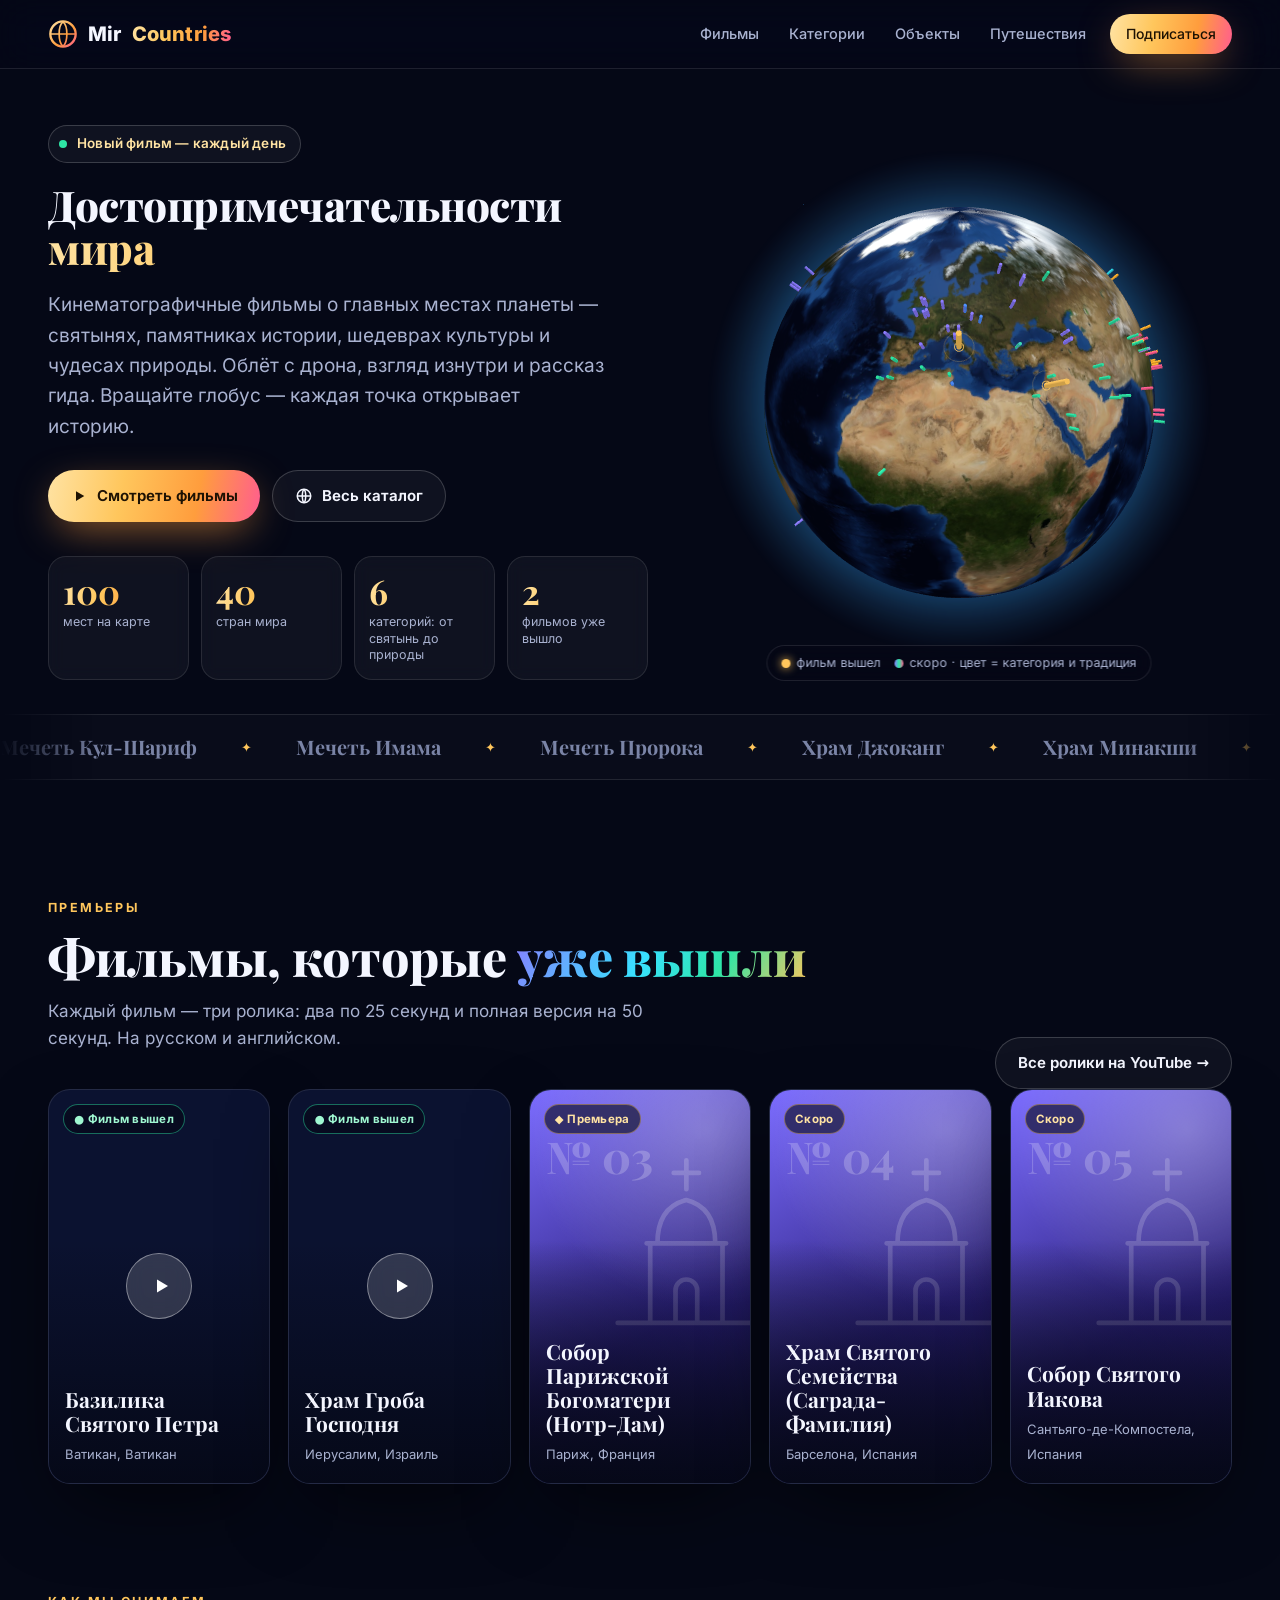
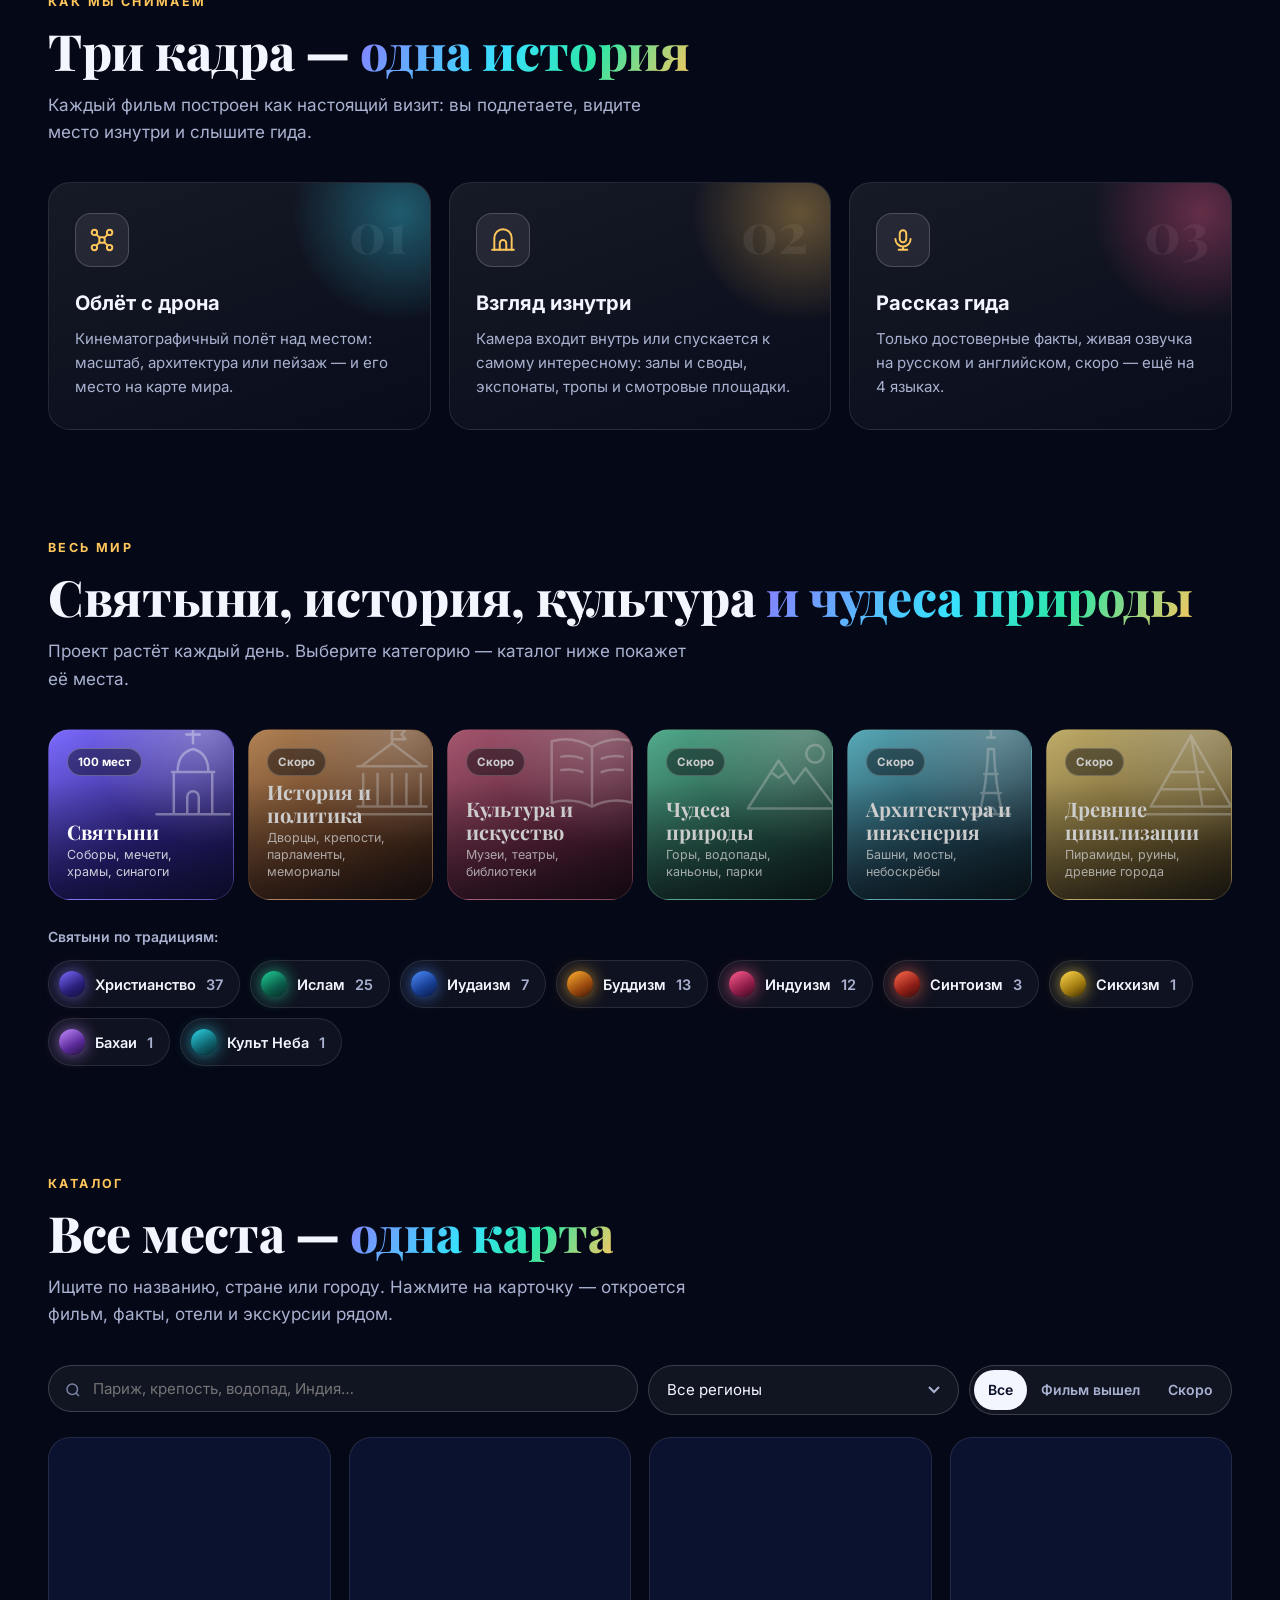
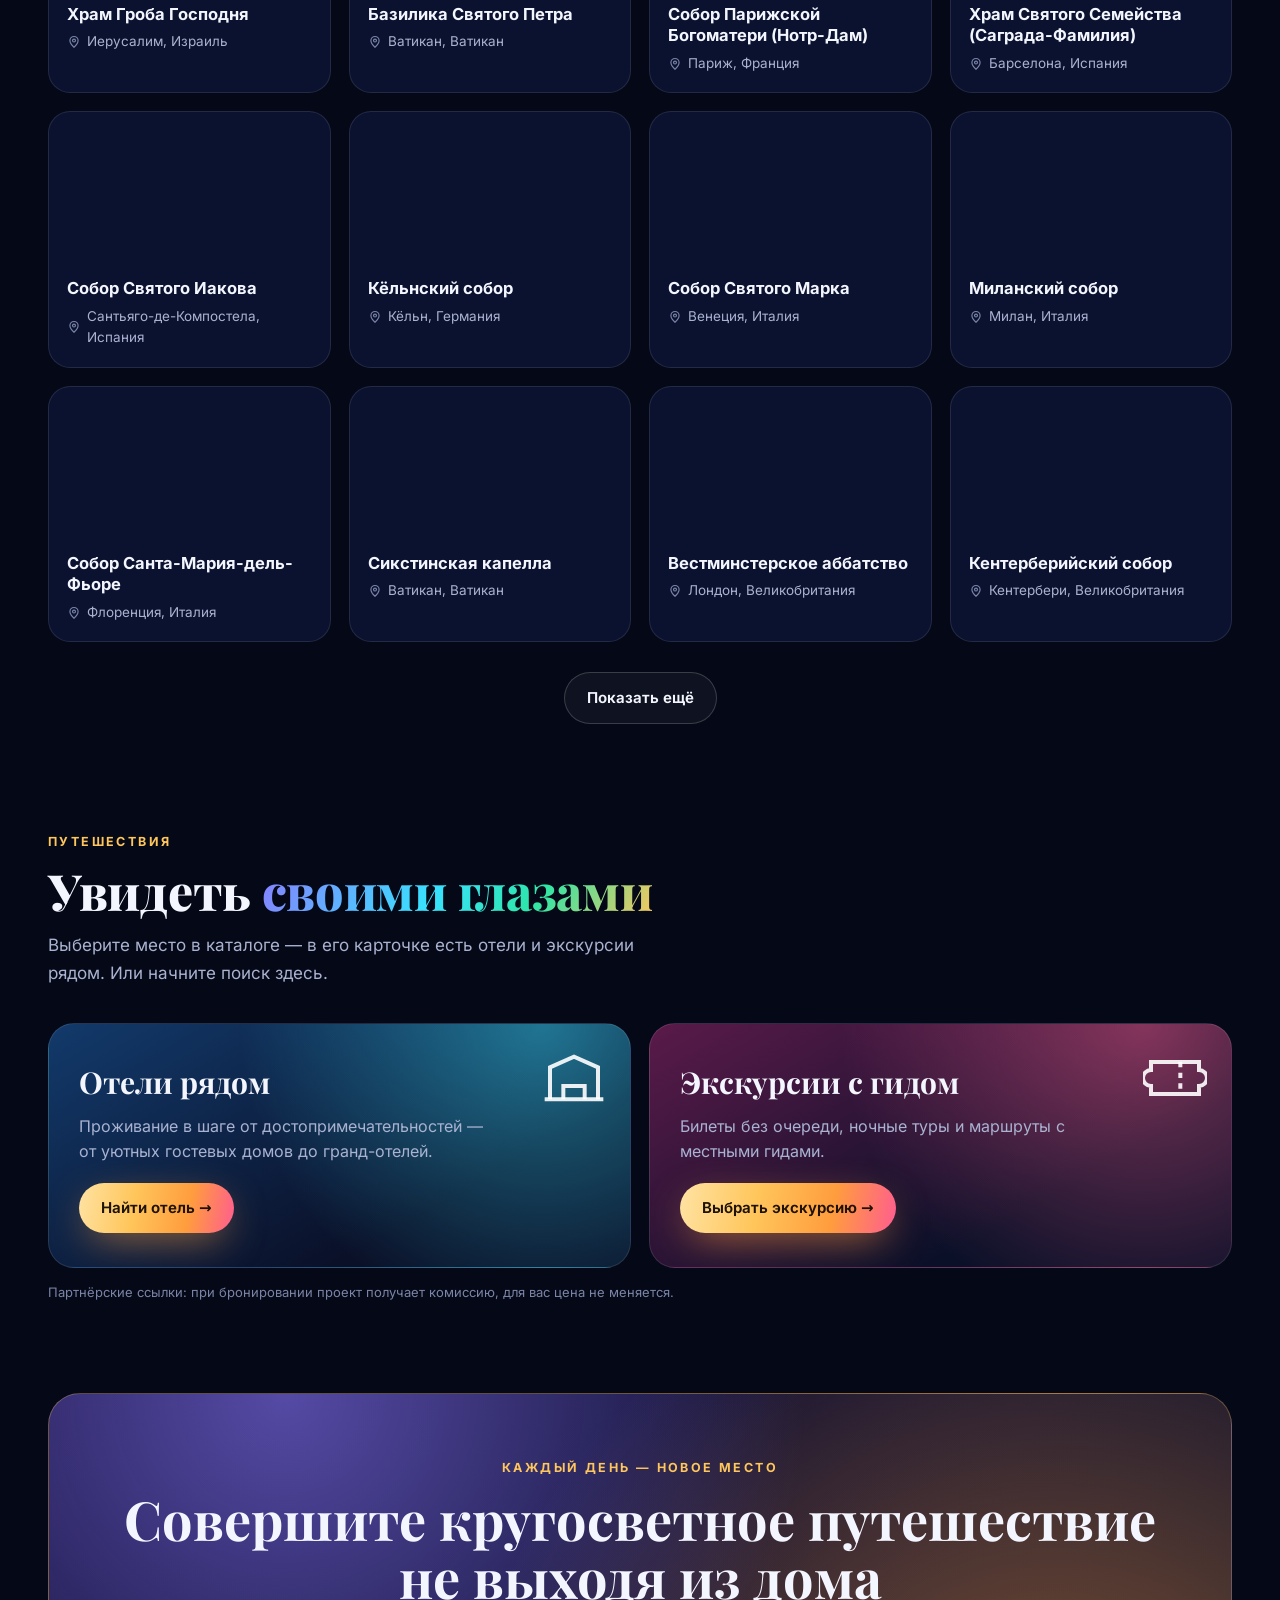
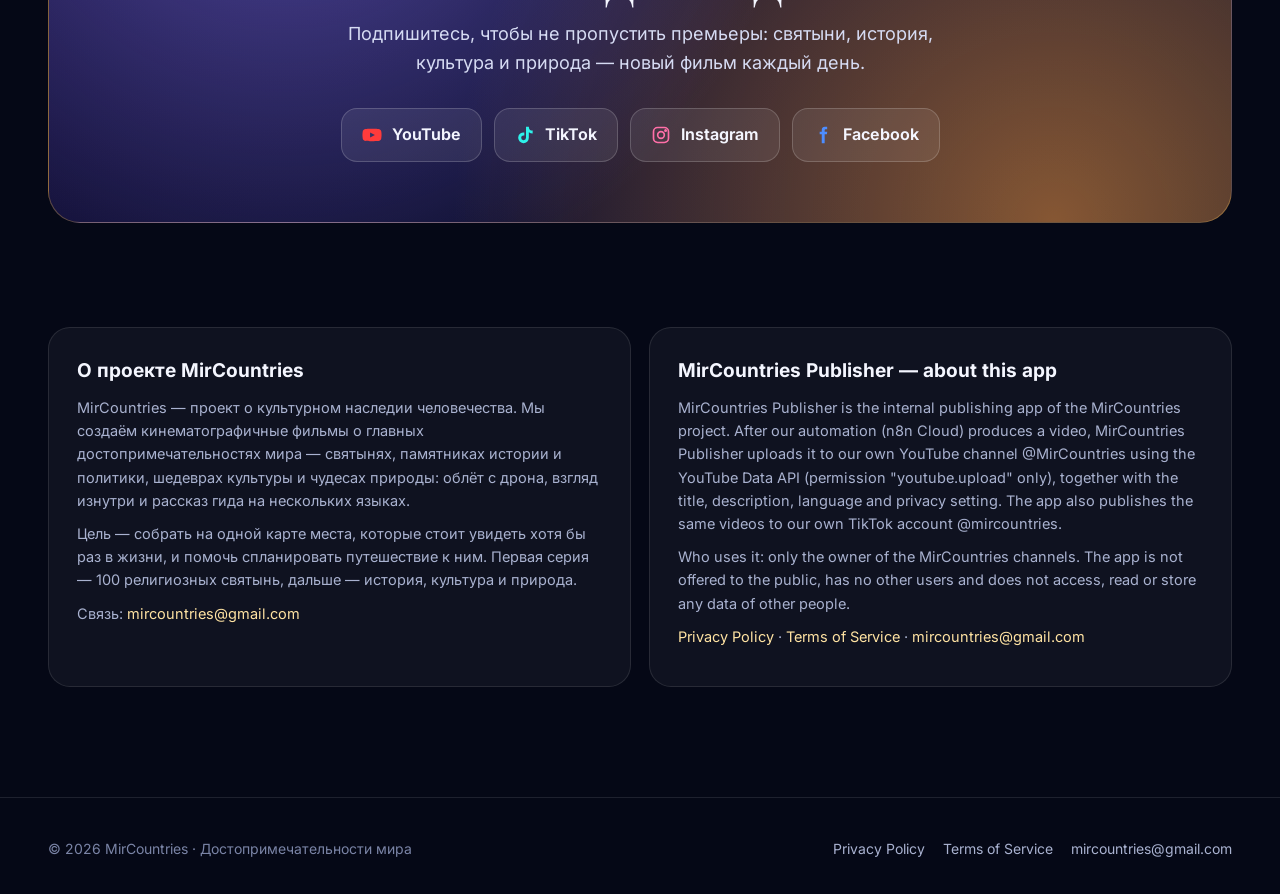
==== commit a0243fbf: "Support all landmark categories: religion, history, culture, nature, architecture, ancient Co-Author" ====
--- a/index.html
+++ b/index.html
@@ -4,13 +4,13 @@
 <meta charset="utf-8">
 <meta name="viewport" content="width=device-width, initial-scale=1">
 <title>MirCountries — достопримечательности мира в кинематографичных фильмах</title>
-<meta name="description" content="MirCountries: кинематографичные фильмы о 100 главных святынях и достопримечательностях мира. Облёт с дрона, тур по интерьеру и рассказ гида на нескольких языках. Интерактивный 3D-глобус, отели и экскурсии рядом.">
-<meta name="keywords" content="достопримечательности мира, святыни мира, храмы мира, соборы, мечети, путешествия, что посмотреть, 3D глобус, MirCountries, world landmarks, sacred sites">
+<meta name="description" content="MirCountries: кинематографичные фильмы о главных достопримечательностях мира — святынях, памятниках истории, шедеврах культуры и чудесах природы. Облёт с дрона, взгляд изнутри и рассказ гида на нескольких языках. Интерактивный 3D-глобус, отели и экскурсии рядом.">
+<meta name="keywords" content="достопримечательности мира, чудеса света, что посмотреть, святыни мира, исторические места, музеи мира, чудеса природы, путешествия, 3D глобус, MirCountries, world landmarks, wonders of the world">
 <meta name="theme-color" content="#050816">
 <link rel="canonical" href="https://www.mircountries.com/">
 <meta property="og:site_name" content="MirCountries">
 <meta property="og:title" content="MirCountries — достопримечательности мира">
-<meta property="og:description" content="Кинематографичные фильмы о главных святынях мира: дрон снаружи, тур внутри, рассказ гида. Интерактивный 3D-глобус.">
+<meta property="og:description" content="Кинематографичные фильмы о главных местах планеты: святыни, история, культура и природа. Дрон, взгляд изнутри, рассказ гида. Интерактивный 3D-глобус.">
 <meta property="og:url" content="https://www.mircountries.com/">
 <meta property="og:type" content="website">
 <meta property="og:locale" content="ru_RU">
@@ -46,7 +46,7 @@
   </a>
   <nav aria-label="Основное меню">
     <a href="#films">Фильмы</a>
-    <a href="#traditions" class="opt">Традиции</a>
+    <a href="#categories" class="opt">Категории</a>
     <a href="#objects">Объекты</a>
     <a href="#travel" class="opt">Путешествия</a>
     <a class="btn primary sm" href="https://www.youtube.com/@MirCountries?sub_confirmation=1" target="_blank" rel="noopener">Подписаться</a>
@@ -60,21 +60,21 @@
       <div class="reveal">
         <span class="eyebrow"><span class="dot"></span>Новый фильм — каждый день</span>
         <h1>Достопримечательности <span class="gr">мира</span></h1>
-        <p class="lead">Кинематографичные фильмы о 100 величайших святынях планеты: облёт с дрона, путь внутрь и рассказ гида. Вращайте глобус — каждая точка открывает историю.</p>
+        <p class="lead">Кинематографичные фильмы о главных местах планеты — святынях, памятниках истории, шедеврах культуры и чудесах природы. Облёт с дрона, взгляд изнутри и рассказ гида. Вращайте глобус — каждая точка открывает историю.</p>
         <div class="cta">
           <a class="btn primary" href="#films"><svg viewBox="0 0 24 24" fill="currentColor" aria-hidden="true"><path d="M8 5.5v13l11-6.5z"/></svg>Смотреть фильмы</a>
-          <a class="btn" href="#objects"><svg viewBox="0 0 24 24" fill="none" stroke="currentColor" stroke-width="2" aria-hidden="true"><circle cx="12" cy="12" r="9"/><path d="M3 12h18M12 3c3 3 3 15 0 18M12 3c-3 3-3 15 0 18"/></svg>Все 100 объектов</a>
+          <a class="btn" href="#objects"><svg viewBox="0 0 24 24" fill="none" stroke="currentColor" stroke-width="2" aria-hidden="true"><circle cx="12" cy="12" r="9"/><path d="M3 12h18M12 3c3 3 3 15 0 18M12 3c-3 3-3 15 0 18"/></svg>Весь каталог</a>
         </div>
         <div class="stats">
-          <div class="stat"><b data-count id="sTotal">0</b><span>святынь на карте</span></div>
+          <div class="stat"><b data-count id="sTotal">0</b><span>мест на карте</span></div>
           <div class="stat"><b data-count id="sCountries">0</b><span>стран мира</span></div>
-          <div class="stat"><b data-count id="sFaiths">0</b><span>религиозных традиций</span></div>
+          <div class="stat"><b data-count id="sCats">0</b><span>категорий: от святынь до природы</span></div>
           <div class="stat"><b data-count id="sDone">0</b><span>фильмов уже вышло</span></div>
         </div>
       </div>
       <div class="globe-box reveal">
-        <div id="globe" role="img" aria-label="Интерактивный 3D-глобус со святынями мира"></div>
-        <div class="globe-legend"><span><i style="background:#ffc65c;box-shadow:0 0 10px #ffc65c"></i>фильм вышел</span><span><i style="background:linear-gradient(90deg,#8b7bff,#2ee6a6,#ff5d8f)"></i>скоро · цвет = традиция</span></div>
+        <div id="globe" role="img" aria-label="Интерактивный 3D-глобус с достопримечательностями мира"></div>
+        <div class="globe-legend"><span><i style="background:#ffc65c;box-shadow:0 0 10px #ffc65c"></i>фильм вышел</span><span><i style="background:linear-gradient(90deg,#8b7bff,#2ee6a6,#ff5d8f)"></i>скоро · цвет = категория и традиция</span></div>
       </div>
     </div>
     <div class="marquee" aria-hidden="true"><div class="track" id="marquee"></div></div>
@@ -99,24 +99,25 @@
       <div class="reveal">
         <span class="kicker">Как мы снимаем</span>
         <h2 class="title">Три кадра — <em>одна история</em></h2>
-        <p class="sub">Каждый фильм построен как настоящий визит: вы подлетаете, входите внутрь и слышите гида.</p>
+        <p class="sub">Каждый фильм построен как настоящий визит: вы подлетаете, видите место изнутри и слышите гида.</p>
       </div>
       <div class="steps">
-        <div class="step reveal" style="--c:#38e1ff"><span class="n">01</span><div class="ic"><svg viewBox="0 0 24 24" fill="none" stroke="currentColor" stroke-width="1.8" stroke-linecap="round" aria-hidden="true"><circle cx="5" cy="5" r="2.5"/><circle cx="19" cy="5" r="2.5"/><circle cx="5" cy="19" r="2.5"/><circle cx="19" cy="19" r="2.5"/><path d="M7 7l3 3M17 7l-3 3M7 17l3-3M17 17l-3-3"/><rect x="9.5" y="9.5" width="5" height="5" rx="1.2"/></svg></div><h3>Облёт с дрона</h3><p>Кинематографичный полёт вокруг святыни: масштаб, архитектура и место на карте мира.</p></div>
-        <div class="step reveal" style="--c:#ffc65c"><span class="n">02</span><div class="ic"><svg viewBox="0 0 24 24" fill="none" stroke="currentColor" stroke-width="1.8" stroke-linecap="round" aria-hidden="true"><path d="M4 21V10a8 8 0 0 1 16 0v11"/><path d="M9 21v-6a3 3 0 0 1 6 0v6"/><path d="M2 21h20"/></svg></div><h3>Путь внутрь</h3><p>Камера переступает порог: своды, купола, росписи и главная святыня — так, как её видят паломники.</p></div>
+        <div class="step reveal" style="--c:#38e1ff"><span class="n">01</span><div class="ic"><svg viewBox="0 0 24 24" fill="none" stroke="currentColor" stroke-width="1.8" stroke-linecap="round" aria-hidden="true"><circle cx="5" cy="5" r="2.5"/><circle cx="19" cy="5" r="2.5"/><circle cx="5" cy="19" r="2.5"/><circle cx="19" cy="19" r="2.5"/><path d="M7 7l3 3M17 7l-3 3M7 17l3-3M17 17l-3-3"/><rect x="9.5" y="9.5" width="5" height="5" rx="1.2"/></svg></div><h3>Облёт с дрона</h3><p>Кинематографичный полёт над местом: масштаб, архитектура или пейзаж — и его место на карте мира.</p></div>
+        <div class="step reveal" style="--c:#ffc65c"><span class="n">02</span><div class="ic"><svg viewBox="0 0 24 24" fill="none" stroke="currentColor" stroke-width="1.8" stroke-linecap="round" aria-hidden="true"><path d="M4 21V10a8 8 0 0 1 16 0v11"/><path d="M9 21v-6a3 3 0 0 1 6 0v6"/><path d="M2 21h20"/></svg></div><h3>Взгляд изнутри</h3><p>Камера входит внутрь или спускается к самому интересному: залы и своды, экспонаты, тропы и смотровые площадки.</p></div>
         <div class="step reveal" style="--c:#ff5d8f"><span class="n">03</span><div class="ic"><svg viewBox="0 0 24 24" fill="none" stroke="currentColor" stroke-width="1.8" stroke-linecap="round" aria-hidden="true"><rect x="9" y="3" width="6" height="11" rx="3"/><path d="M5 11a7 7 0 0 0 14 0M12 18v3M8 21h8"/></svg></div><h3>Рассказ гида</h3><p>Только достоверные факты, живая озвучка на русском и английском, скоро — ещё на 4 языках.</p></div>
       </div>
     </div>
   </section>
 
-  <section class="block" id="traditions">
+  <section class="block" id="categories">
     <div class="wrap">
       <div class="reveal">
-        <span class="kicker">Мир веры</span>
-        <h2 class="title">Святыни <em>всех традиций</em></h2>
-        <p class="sub">Соборы и мечети, синагоги, буддийские ступы и индуистские храмы. Выберите традицию — каталог ниже покажет её святыни.</p>
-      </div>
-      <div class="faiths reveal" id="faiths"></div>
+        <span class="kicker">Весь мир</span>
+        <h2 class="title">Святыни, история, культура <em>и чудеса природы</em></h2>
+        <p class="sub">Проект растёт каждый день. Выберите категорию — каталог ниже покажет её места.</p>
+      </div>
+      <div class="cats reveal" id="cats"></div>
+      <div class="faith-row reveal" id="faithRow"><span class="faith-label">Святыни по традициям:</span><div class="faiths" id="faiths"></div></div>
     </div>
   </section>
 
@@ -124,11 +125,11 @@
     <div class="wrap">
       <div class="reveal">
         <span class="kicker">Каталог</span>
-        <h2 class="title">100 святынь — <em>одна карта</em></h2>
+        <h2 class="title">Все места — <em>одна карта</em></h2>
         <p class="sub">Ищите по названию, стране или городу. Нажмите на карточку — откроется фильм, факты, отели и экскурсии рядом.</p>
       </div>
       <div class="toolbar reveal">
-        <label class="search"><svg viewBox="0 0 24 24" fill="none" stroke="currentColor" stroke-width="2" aria-hidden="true"><circle cx="11" cy="11" r="7"/><path d="M20 20l-4-4"/></svg><input id="q" type="search" placeholder="Париж, мечеть, Индия…" aria-label="Поиск по объектам"></label>
+        <label class="search"><svg viewBox="0 0 24 24" fill="none" stroke="currentColor" stroke-width="2" aria-hidden="true"><circle cx="11" cy="11" r="7"/><path d="M20 20l-4-4"/></svg><input id="q" type="search" placeholder="Париж, крепость, водопад, Индия…" aria-label="Поиск по объектам"></label>
         <select id="region" aria-label="Регион"><option value="">Все регионы</option></select>
         <div class="seg" role="group" aria-label="Статус">
           <button type="button" data-status="" aria-pressed="true">Все</button>
@@ -146,12 +147,12 @@
       <div class="reveal">
         <span class="kicker">Путешествия</span>
         <h2 class="title">Увидеть <em>своими глазами</em></h2>
-        <p class="sub">Выберите святыню в каталоге — в её карточке есть отели и экскурсии рядом. Или начните поиск здесь.</p>
+        <p class="sub">Выберите место в каталоге — в его карточке есть отели и экскурсии рядом. Или начните поиск здесь.</p>
       </div>
       <div class="travel">
         <a class="tcard h reveal" href="https://www.trip.com/hotels/" target="_blank" rel="sponsored noopener">
           <svg class="big" viewBox="0 0 24 24" fill="none" stroke="currentColor" stroke-width="1.5" aria-hidden="true"><path d="M3 20V8l9-4 9 4v12"/><path d="M8 20v-5h8v5M8 10h.01M12 10h.01M16 10h.01"/><path d="M1 20h22"/></svg>
-          <h3>Отели рядом</h3><p>Проживание в шаге от святынь — от уютных гостевых домов до гранд-отелей.</p><span class="btn primary">Найти отель →</span>
+          <h3>Отели рядом</h3><p>Проживание в шаге от достопримечательностей — от уютных гостевых домов до гранд-отелей.</p><span class="btn primary">Найти отель →</span>
         </a>
         <a class="tcard e reveal" href="https://www.getyourguide.com/" target="_blank" rel="sponsored noopener">
           <svg class="big" viewBox="0 0 24 24" fill="none" stroke="currentColor" stroke-width="1.5" aria-hidden="true"><path d="M3 9a2 2 0 0 0 0 6v3h18v-3a2 2 0 0 0 0-6V6H3z"/><path d="M14 6v12" stroke-dasharray="2 2"/></svg>
@@ -161,9 +162,9 @@
       <p class="note">Партнёрские ссылки: при бронировании проект получает комиссию, для вас цена не меняется.</p>
 
       <div class="subscribe reveal">
-        <span class="kicker">Каждый день — новая святыня</span>
+        <span class="kicker">Каждый день — новое место</span>
         <h2>Совершите кругосветное путешествие <br>не выходя из дома</h2>
-        <p>Подпишитесь, чтобы не пропустить премьеры. 100 святынь, более 40 стран, новый фильм каждый день.</p>
+        <p>Подпишитесь, чтобы не пропустить премьеры: святыни, история, культура и природа — новый фильм каждый день.</p>
         <div class="socials">
           <a class="soc yt" href="https://www.youtube.com/@MirCountries?sub_confirmation=1" target="_blank" rel="noopener"><svg viewBox="0 0 24 24" fill="currentColor" aria-hidden="true"><path d="M23 7.2a3 3 0 0 0-2.1-2.1C19 4.6 12 4.6 12 4.6s-7 0-8.9.5A3 3 0 0 0 1 7.2 31 31 0 0 0 .5 12 31 31 0 0 0 1 16.8a3 3 0 0 0 2.1 2.1c1.9.5 8.9.5 8.9.5s7 0 8.9-.5a3 3 0 0 0 2.1-2.1c.4-1.6.5-4.8.5-4.8s0-3.2-.5-4.8zM9.7 15.1V8.9l5.8 3.1z"/></svg>YouTube</a>
           <a class="soc tt" href="https://www.tiktok.com/@mircountries" target="_blank" rel="noopener"><svg viewBox="0 0 24 24" fill="currentColor" aria-hidden="true"><path d="M16.6 2h-3.4v13.4a2.9 2.9 0 1 1-2.9-2.9c.3 0 .6 0 .9.1V9.1a6.4 6.4 0 1 0 5.4 6.3V8.6a8 8 0 0 0 4.6 1.5V6.7a4.7 4.7 0 0 1-4.6-4.7z"/></svg>TikTok</a>
@@ -178,8 +179,8 @@
     <div class="wrap about">
       <div class="box reveal">
         <h3>О проекте MirCountries</h3>
-        <p>MirCountries — проект о культурном наследии человечества. Мы создаём короткие кинематографичные фильмы о главных святынях и достопримечательностях мира: облёт с дрона, тур по интерьеру и рассказ гида на нескольких языках.</p>
-        <p>Цель — за 100 дней показать 100 мест, которые стоит увидеть хотя бы раз в жизни, и помочь спланировать путешествие к ним.</p>
+        <p>MirCountries — проект о культурном наследии человечества. Мы создаём кинематографичные фильмы о главных достопримечательностях мира — святынях, памятниках истории и политики, шедеврах культуры и чудесах природы: облёт с дрона, взгляд изнутри и рассказ гида на нескольких языках.</p>
+        <p>Цель — собрать на одной карте места, которые стоит увидеть хотя бы раз в жизни, и помочь спланировать путешествие к ним. Первая серия — 100 религиозных святынь, дальше — история, культура и природа.</p>
         <p>Связь: <a href="mailto:mircountries@gmail.com">mircountries@gmail.com</a></p>
       </div>
       <div class="box reveal">
@@ -193,7 +194,7 @@
 </main>
 
 <footer><div class="wrap">
-  <span>© 2026 MirCountries · Святыни и достопримечательности мира</span>
+  <span>© 2026 MirCountries · Достопримечательности мира</span>
   <nav><a href="/privacy-policy">Privacy Policy</a><a href="/terms-of-service">Terms of Service</a><a href="mailto:mircountries@gmail.com">mircountries@gmail.com</a></nav>
 </div></footer>
 
@@ -227,6 +228,20 @@
   dome: 'M50 8v12M30 52Q30 26 50 20Q70 26 70 52M24 52h52v42H24zM14 94V60M86 94V60M10 60h8M82 60h8M44 94V78a6 6 0 0 1 12 0v16M4 94h92',
   lotus: 'M50 18Q63 44 50 72Q37 44 50 18zM50 72Q30 58 20 34Q42 40 50 72M50 72Q70 58 80 34Q58 40 50 72M50 72Q24 68 6 52Q30 48 50 72M50 72Q76 68 94 52Q70 48 50 72M12 86h76',
   heaven: 'M50 4v8M30 26Q50 10 70 26zM36 26v10h28V26M22 46Q50 30 78 46zM28 46v12h44V46M14 70Q50 52 86 70zM22 70v18h56V70M6 94h88',
+  palace: 'M50 6v14M50 6h14l-4 5 4 5H50M18 44L50 20L82 44zM14 44h72M20 52v34M35 52v34M50 52v34M65 52v34M80 52v34M14 86h72M8 94h84',
+  book: 'M50 24Q30 12 8 18v64q22-6 42 4q20-10 42-4V18Q70 12 50 24zM50 24v62M18 34q12-2 22 2M18 48q12-2 22 2M60 36q10-4 22-2M60 50q10-4 22-2',
+  mountain: 'M4 88L36 38l16 24 12-16 32 42zM28 50l8 6 8-6M74 22a9 9 0 1 0 .01 0',
+  tower: 'M50 4v10M46 14h8M38 94Q46 60 47 26h6q1 34 9 68M43 52h14M40 72h20M45 94a5 7 0 0 1 10 0M30 94h40',
+  pyramid: 'M50 12L92 86H8zM50 12l12 74M29 50h34M18 68h56M2 94h96',
+};
+// Категории мест. Новые объекты: 8-й элемент строки в objects.js — код категории (по умолчанию religion).
+const CATS = {
+  religion:     { label: 'Святыни',                 desc: 'Соборы, мечети, храмы, синагоги',      c: '#8b7bff', g: 'linear-gradient(150deg,#7b6cff,#2a1f7a 60%,#120e3a)', glyph: 'church' },
+  history:      { label: 'История и политика',      desc: 'Дворцы, крепости, парламенты, мемориалы', c: '#ff9d3d', g: 'linear-gradient(150deg,#ff9d3d,#8a3d0c 60%,#351605)', glyph: 'palace' },
+  culture:      { label: 'Культура и искусство',    desc: 'Музеи, театры, библиотеки',           c: '#ff5d8f', g: 'linear-gradient(150deg,#ff5d8f,#8f1d4a 60%,#3a0a1f)', glyph: 'book' },
+  nature:       { label: 'Чудеса природы',          desc: 'Горы, водопады, каньоны, парки',      c: '#2ee6a6', g: 'linear-gradient(150deg,#2ee6a6,#0b6b4f 60%,#052b22)', glyph: 'mountain' },
+  architecture: { label: 'Архитектура и инженерия', desc: 'Башни, мосты, небоскрёбы',            c: '#38e1ff', g: 'linear-gradient(150deg,#38e1ff,#0d5a78 60%,#05222f)', glyph: 'tower' },
+  ancient:      { label: 'Древние цивилизации',     desc: 'Пирамиды, руины, древние города',     c: '#ffd84d', g: 'linear-gradient(150deg,#ffd84d,#9a7410 60%,#3d2c05)', glyph: 'pyramid' },
 };
 const REGIONS = {
   'Европа': ['Ватикан','Франция','Испания','Германия','Италия','Великобритания','Венгрия','Чехия','Австрия','Украина','Россия'],
@@ -251,18 +266,20 @@
   if (['Индия', 'Индонезия'].includes(country)) return 'hinduism';
   return 'christian';
 }
-const regionOf = c => Object.keys(REGIONS).find(r => REGIONS[r].includes(c)) || 'Другие';
+const regionOf = c => Object.keys(REGIONS).find(r => REGIONS[r].includes(c)) || 'Другие страны';
 const short = n => n.split(' — ')[0];
 const esc = s => String(s).replace(/[&<>"]/g, c => ({ '&': '&amp;', '<': '&lt;', '>': '&gt;', '"': '&quot;' }[c]));
 const cityEn = o => CITY_EN[o.city] || o.city;
 
 const items = (window.MC_OBJECTS || []).map((r, i) => {
   const o = { i, name: r[0], country: r[1], city: r[2], lat: r[3], lng: r[4], done: r[5] === 'DONE', yt: r[6] || '' };
-  o.faith = faithOf(o.name, o.country);
+  o.cat = CATS[r[7]] ? r[7] : 'religion';
+  o.faith = o.cat === 'religion' ? faithOf(o.name, o.country) : '';
   o.region = regionOf(o.country);
   return o;
 });
-const F = o => FAITHS[o.faith];
+// Оформление карточки: святыни — цвет традиции, остальные — цвет категории
+const F = o => o.cat === 'religion' ? FAITHS[o.faith] : CATS[o.cat];
 const num = o => String(o.i + 1).padStart(2, '0');
 const glyph = o => `<svg class="glyph" viewBox="0 0 100 100" fill="none" stroke="currentColor" stroke-width="2.6" stroke-linecap="round" stroke-linejoin="round" aria-hidden="true"><path d="${GLYPHS[F(o).glyph]}"/></svg>`;
 const thumb = o => `https://i.ytimg.com/vi/${o.yt}/hqdefault.jpg`;
@@ -272,7 +289,7 @@
 const counters = {
   sTotal: items.length,
   sCountries: new Set(items.map(x => x.country === 'Иерусалим' ? 'Израиль' : x.country)).size,
-  sFaiths: new Set(items.map(x => x.faith)).size,
+  sCats: Object.keys(CATS).length,
   sDone: items.filter(x => x.done).length,
 };
 function animateCount(el, to) {
@@ -283,7 +300,7 @@
 Object.entries(counters).forEach(([id, v]) => { const el = document.getElementById(id); el.textContent = v; el.dataset.to = v; });
 
 // ---------- Бегущая строка ----------
-const names = items.map(o => `<span>${esc(short(o.name).replace(/\s*\(.*\)/, ''))}</span>`).join('');
+const names = items.slice().sort(() => Math.random() - .5).slice(0, 40).map(o => `<span>${esc(short(o.name).replace(/\s*\(.*\)/, ''))}</span>`).join('');
 document.getElementById('marquee').innerHTML = names + names;
 
 // ---------- Премьеры ----------
@@ -309,7 +326,33 @@
   recent.map(o => filmCard(o)).join('') +
   next.map((o, k) => filmCard(o, k === 0 ? '◆ Премьера' : 'Скоро')).join('');
 
-// ---------- Традиции ----------
+// ---------- Категории ----------
+const cWrap = document.getElementById('cats');
+let catFilter = '';
+Object.entries(CATS).forEach(([k, c]) => {
+  const n = items.filter(x => x.cat === k).length;
+  const b = document.createElement('button');
+  b.type = 'button'; b.className = 'cat' + (n ? '' : ' soon'); b.dataset.cat = k; b.setAttribute('aria-pressed', 'false');
+  b.style.setProperty('--c', c.c); b.style.setProperty('--g', c.g);
+  b.innerHTML = `<svg class="glyph" viewBox="0 0 100 100" fill="none" stroke="currentColor" stroke-width="2.6" stroke-linecap="round" stroke-linejoin="round" aria-hidden="true"><path d="${GLYPHS[c.glyph]}"/></svg>
+    <span class="cnt">${n ? n + ' ' + plural(n, 'место', 'места', 'мест') : 'Скоро'}</span><b>${c.label}</b><small>${c.desc}</small>`;
+  if (!n) { b.disabled = true; b.title = 'Эта категория скоро появится в проекте'; }
+  b.onclick = () => {
+    catFilter = catFilter === k ? '' : k;
+    if (catFilter !== 'religion') faithFilter = '';
+    syncPressed(); shown = PAGE; render();
+    if (catFilter) document.getElementById('objects').scrollIntoView({ behavior: 'smooth' });
+  };
+  cWrap.appendChild(b);
+});
+function plural(n, one, few, many) { const m10 = n % 10, m100 = n % 100; return m10 === 1 && m100 !== 11 ? one : m10 >= 2 && m10 <= 4 && (m100 < 12 || m100 > 14) ? few : many; }
+function syncPressed() {
+  cWrap.querySelectorAll('.cat').forEach(x => x.setAttribute('aria-pressed', String(x.dataset.cat === catFilter)));
+  fWrap.querySelectorAll('.faith').forEach(x => x.setAttribute('aria-pressed', String(x.dataset.faith === faithFilter)));
+  document.getElementById('faithRow').hidden = !!catFilter && catFilter !== 'religion';
+}
+
+// ---------- Традиции (внутри категории «Святыни») ----------
 const fWrap = document.getElementById('faiths');
 let faithFilter = '';
 Object.entries(FAITHS).forEach(([k, f]) => {
@@ -321,8 +364,8 @@
   b.innerHTML = `<span class="sw"></span>${f.label} <b>${n}</b>`;
   b.onclick = () => {
     faithFilter = faithFilter === k ? '' : k;
-    fWrap.querySelectorAll('.faith').forEach(x => x.setAttribute('aria-pressed', String(x.dataset.faith === faithFilter)));
-    shown = PAGE; render();
+    if (faithFilter) catFilter = 'religion';
+    syncPressed(); shown = PAGE; render();
     if (faithFilter) document.getElementById('objects').scrollIntoView({ behavior: 'smooth' });
   };
   fWrap.appendChild(b);
@@ -333,7 +376,7 @@
 let shown = PAGE, statusFilter = '';
 const grid = document.getElementById('grid');
 const regionSel = document.getElementById('region');
-Object.keys(REGIONS).forEach(r => { const o = document.createElement('option'); o.value = r; o.textContent = r; regionSel.appendChild(o); });
+[...Object.keys(REGIONS), 'Другие страны'].filter(r => items.some(x => x.region === r)).forEach(r => { const o = document.createElement('option'); o.value = r; o.textContent = r; regionSel.appendChild(o); });
 function card(o) {
   const media = o.done ? `<img src="${thumb(o)}" alt="" loading="lazy" onerror="this.remove()">` : `${glyph(o)}<span class="num">№ ${num(o)}</span>`;
   return `<button class="card" type="button" data-i="${o.i}" style="--c:${F(o).c}">
@@ -347,8 +390,8 @@
   const q = document.getElementById('q').value.trim().toLowerCase();
   const r = regionSel.value;
   return items.filter(x =>
-    (!q || (x.name + ' ' + x.country + ' ' + x.city + ' ' + F(x).label).toLowerCase().includes(q)) &&
-    (!r || x.region === r) && (!faithFilter || x.faith === faithFilter) &&
+    (!q || (x.name + ' ' + x.country + ' ' + x.city + ' ' + F(x).label + ' ' + CATS[x.cat].label).toLowerCase().includes(q)) &&
+    (!r || x.region === r) && (!catFilter || x.cat === catFilter) && (!faithFilter || x.faith === faithFilter) &&
     (!statusFilter || (statusFilter === 'DONE' ? x.done : !x.done)));
 }
 function render() {
@@ -381,12 +424,12 @@
   document.getElementById('mbox').innerHTML = `
     <div class="mmedia${o.done ? '' : ' soon-media'}">${media}</div>
     <div class="minfo">
-      <span class="kicker" style="color:${f.c};margin:0">${f.label} · № ${num(o)}</span>
+      <span class="kicker" style="color:${f.c};margin:0">${o.cat === 'religion' ? 'Святыни · ' + f.label : f.label} · № ${num(o)}</span>
       <h3 id="mTitle">${esc(short(o.name))}</h3>
       <div class="facts">
         <div class="fact"><span>Страна</span><b>${esc(o.country)}</b></div>
         <div class="fact"><span>Город</span><b>${esc(o.city)}</b></div>
-        <div class="fact"><span>Регион</span><b>${esc(o.region)}</b></div>
+        <div class="fact"><span>Категория</span><b>${esc(CATS[o.cat].label)}</b></div>
         <div class="fact"><span>Координаты</span><b>${o.lat.toFixed(3)}, ${o.lng.toFixed(3)}</b></div>
       </div>
       <div class="mactions">
--- a/style.css
+++ b/style.css
@@ -133,6 +133,23 @@
 .step .n{position:absolute;right:22px;top:20px;font-family:var(--serif);font-size:56px;font-weight:800;color:rgba(255,255,255,.07);line-height:1}
 .step h3{font-size:20px;margin:0 0 8px}
 .step p{margin:0;color:var(--muted);font-size:15px}
+
+/* Категории */
+.cats{display:grid;grid-template-columns:repeat(auto-fill,minmax(min(165px,44%),1fr));gap:14px;margin-bottom:26px}
+.cat{position:relative;overflow:hidden;text-align:left;cursor:pointer;min-height:168px;padding:18px;border-radius:var(--radius);border:1px solid var(--line);background:var(--g);color:#fff;display:flex;flex-direction:column;justify-content:flex-end;gap:4px;transition:transform .3s cubic-bezier(.2,.8,.2,1),box-shadow .3s,border-color .3s;isolation:isolate}
+.cat::before{content:"";position:absolute;inset:0;z-index:-1;background:radial-gradient(circle at 85% 0%,rgba(255,255,255,.3),transparent 50%),linear-gradient(180deg,transparent 30%,rgba(5,8,22,.55))}
+.cat .glyph{position:absolute;right:-8px;top:-6px;width:96px;opacity:.35;z-index:-1}
+.cat b{font-family:var(--serif);font-size:20px;line-height:1.15}
+.cat small{color:rgba(255,255,255,.78);font-size:12.5px;line-height:1.35}
+.cat .cnt{align-self:flex-start;font-size:11.5px;font-weight:700;padding:4px 10px;border-radius:999px;background:rgba(5,8,22,.45);border:1px solid rgba(255,255,255,.25);margin-bottom:auto}
+.cat:hover:not(:disabled),.cat[aria-pressed="true"]{transform:translateY(-4px);box-shadow:0 24px 50px -20px var(--c);border-color:rgba(255,255,255,.55)}
+.cat[aria-pressed="true"]{outline:2px solid #fff;outline-offset:2px}
+.cat.soon{filter:saturate(.6) brightness(.8);cursor:default}
+.cat:disabled{color:#fff;opacity:1}
+@media(max-width:600px){.cat{min-height:150px;padding:14px}.cat b{font-size:17px}.cat .glyph{width:70px}}
+.faith-row{display:flex;flex-wrap:wrap;align-items:center;gap:12px}
+.faith-row[hidden]{display:none}
+.faith-label{color:var(--muted);font-size:14px;font-weight:600}
 
 /* Традиции */
 .faiths{display:flex;flex-wrap:wrap;gap:10px}
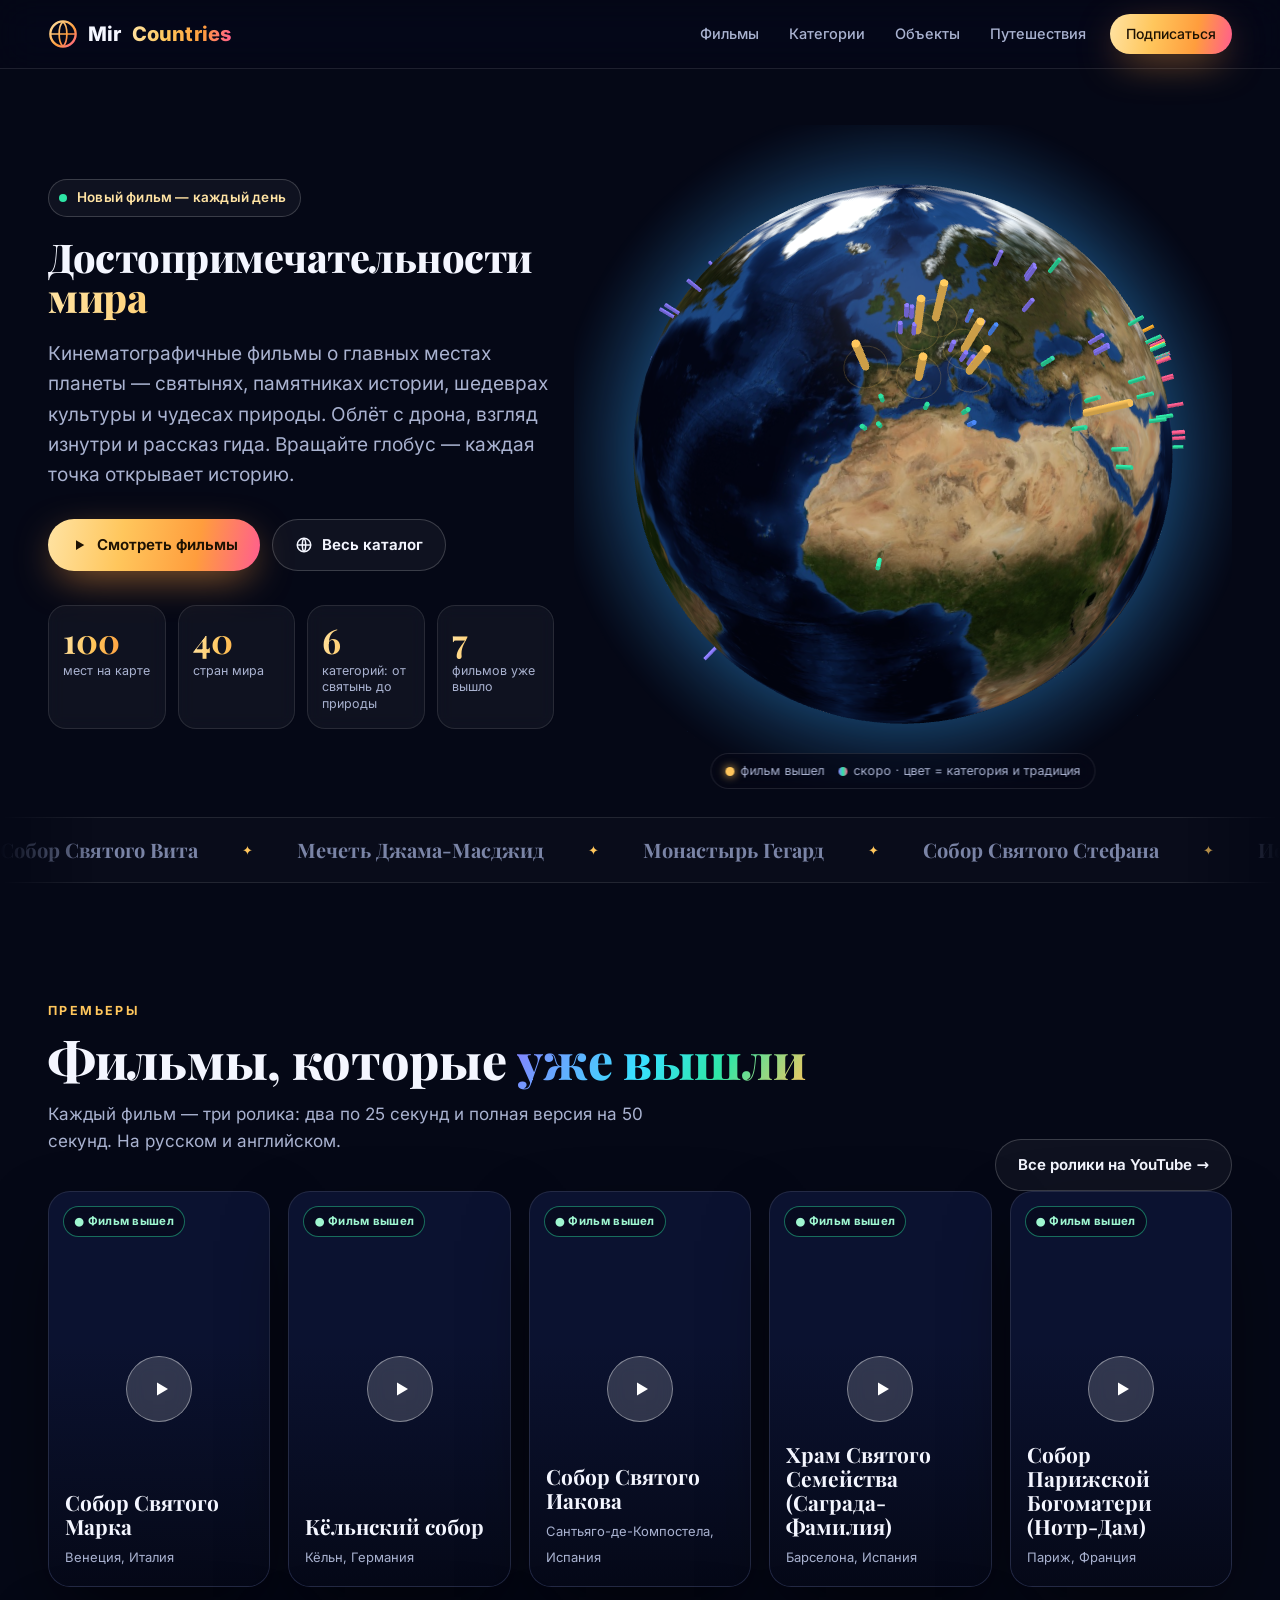
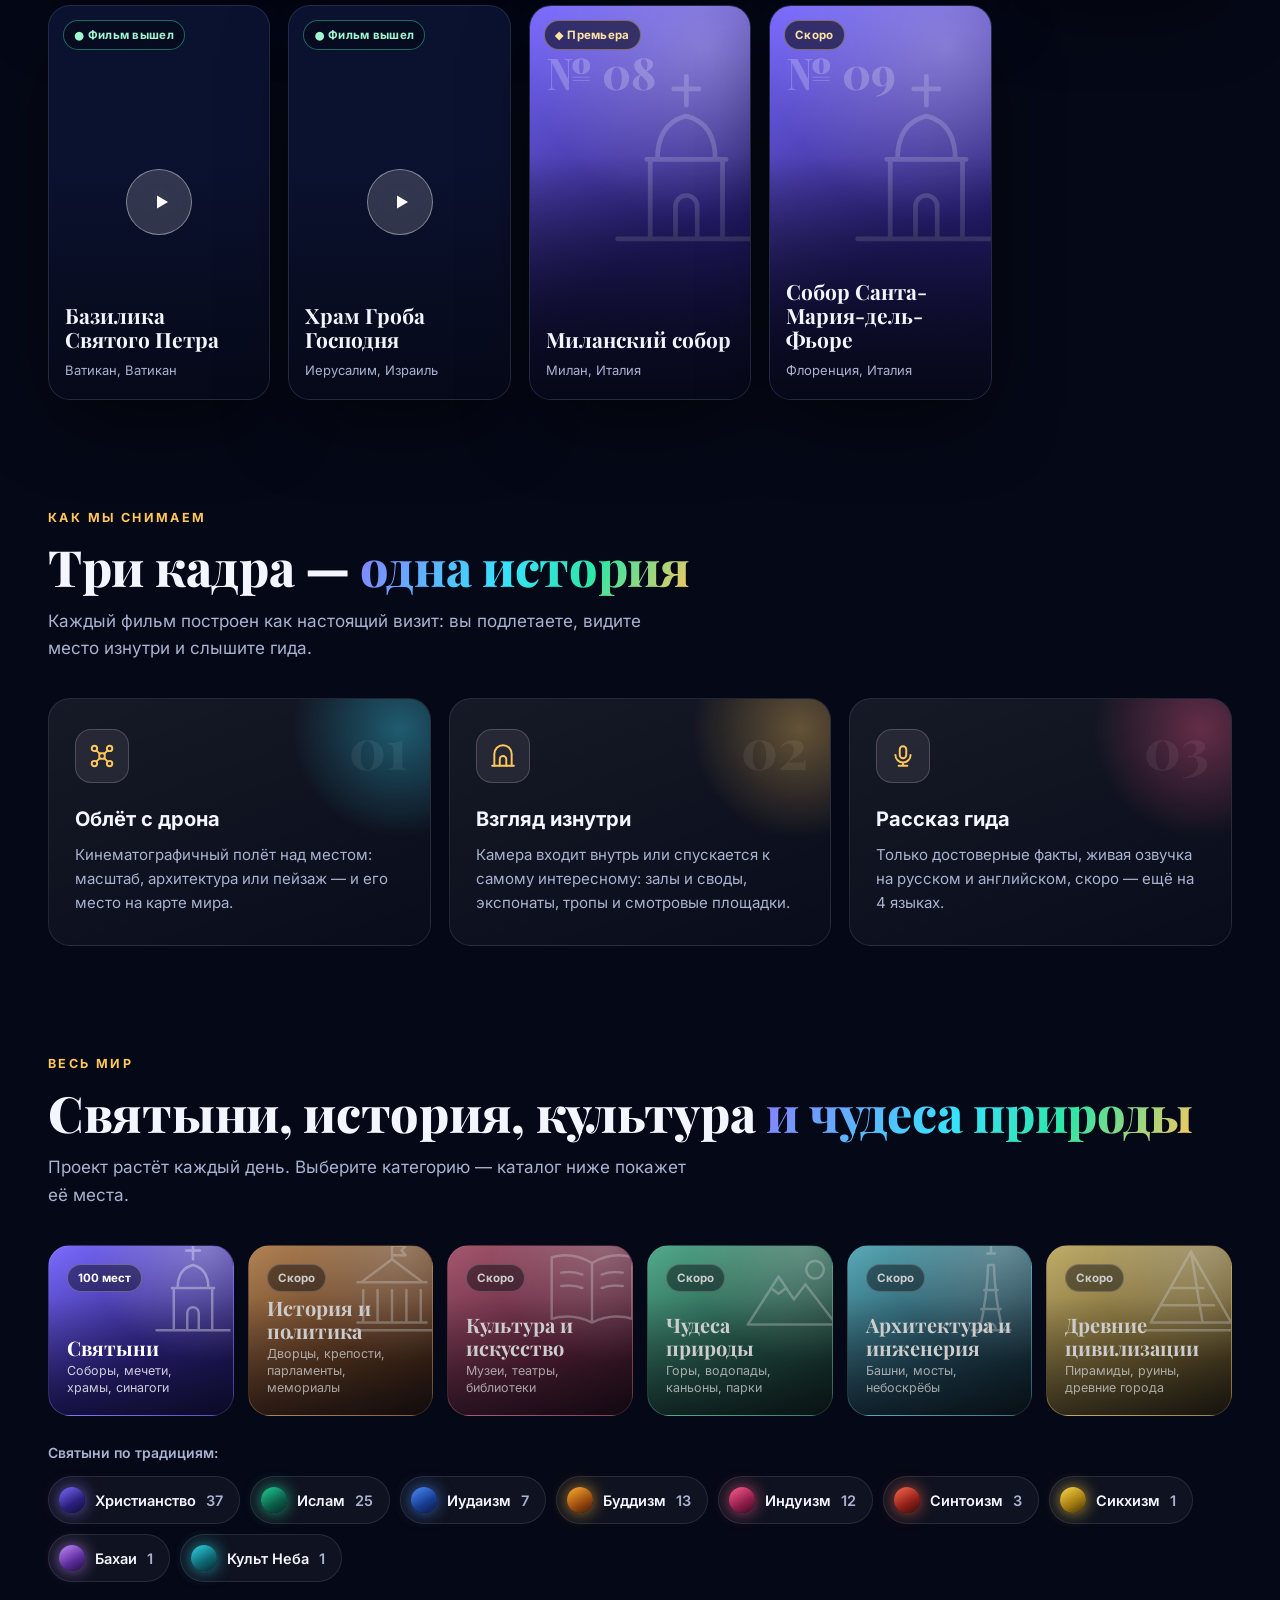
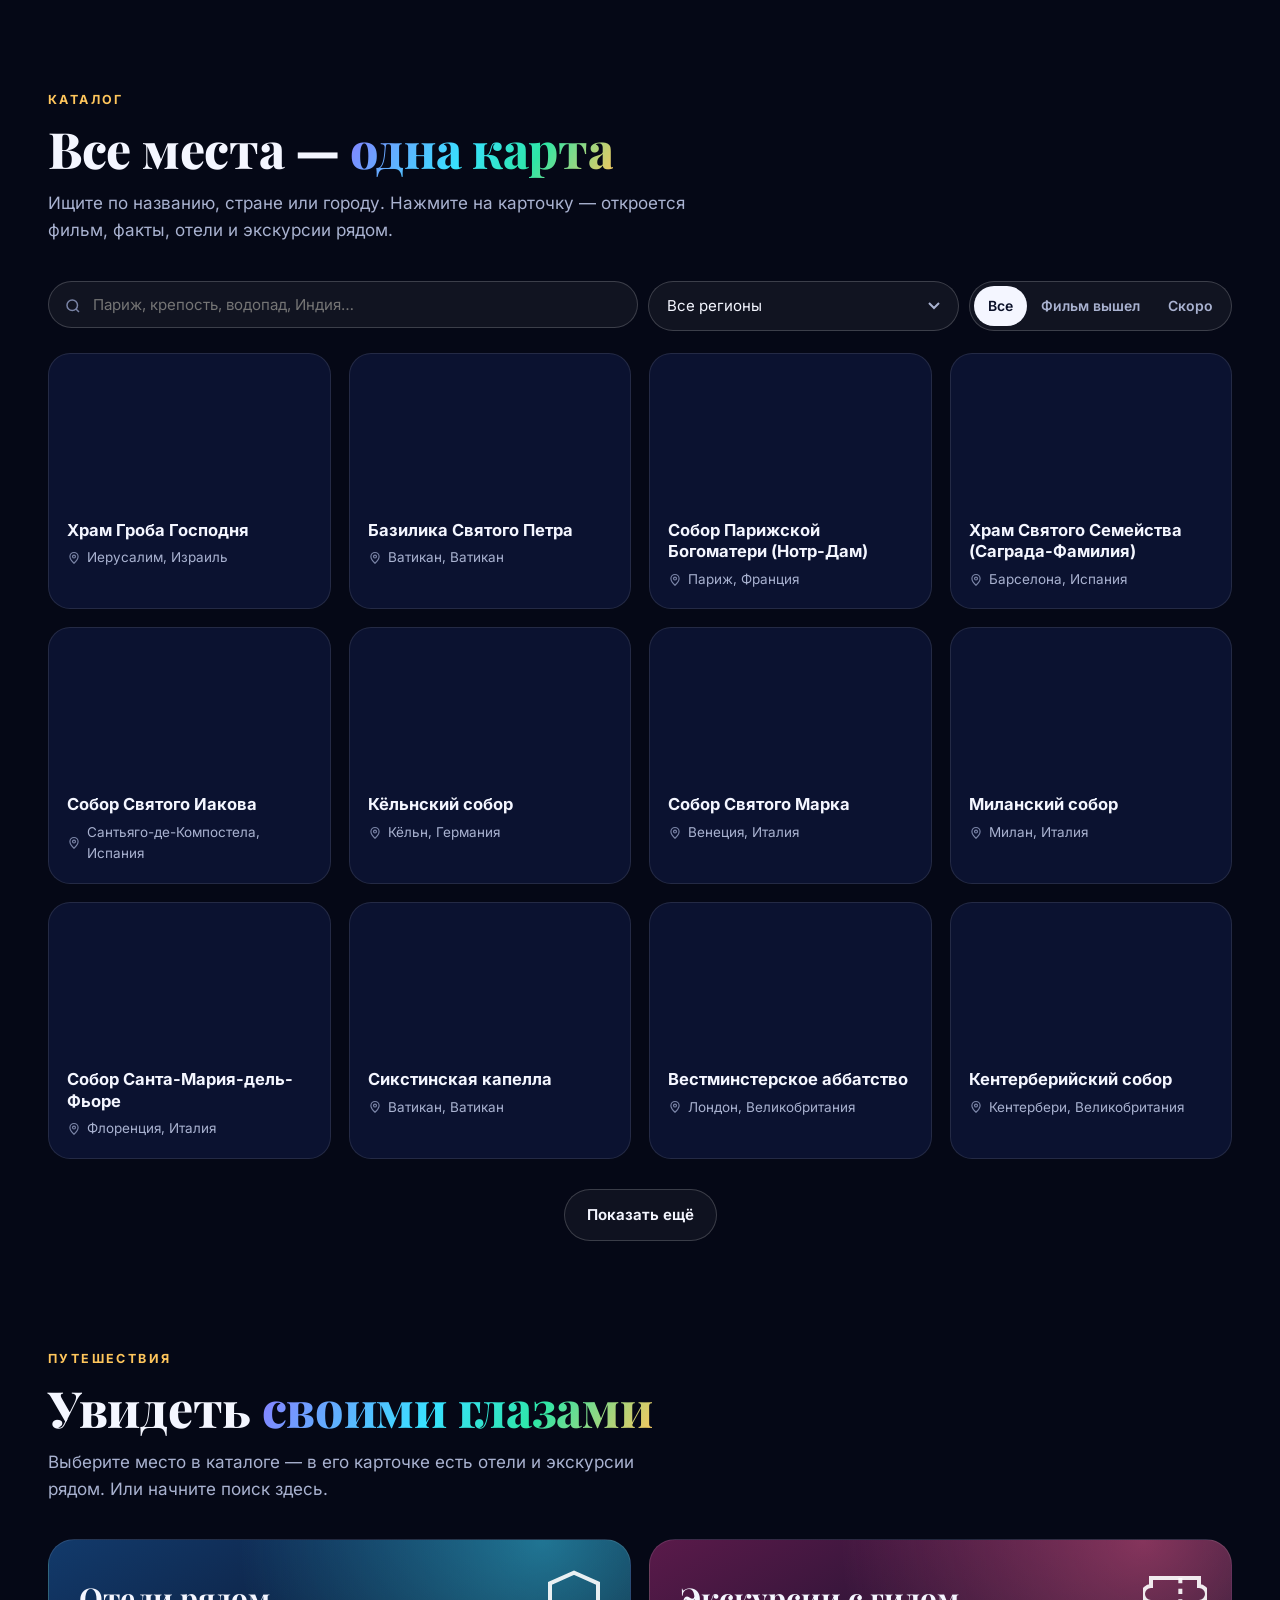
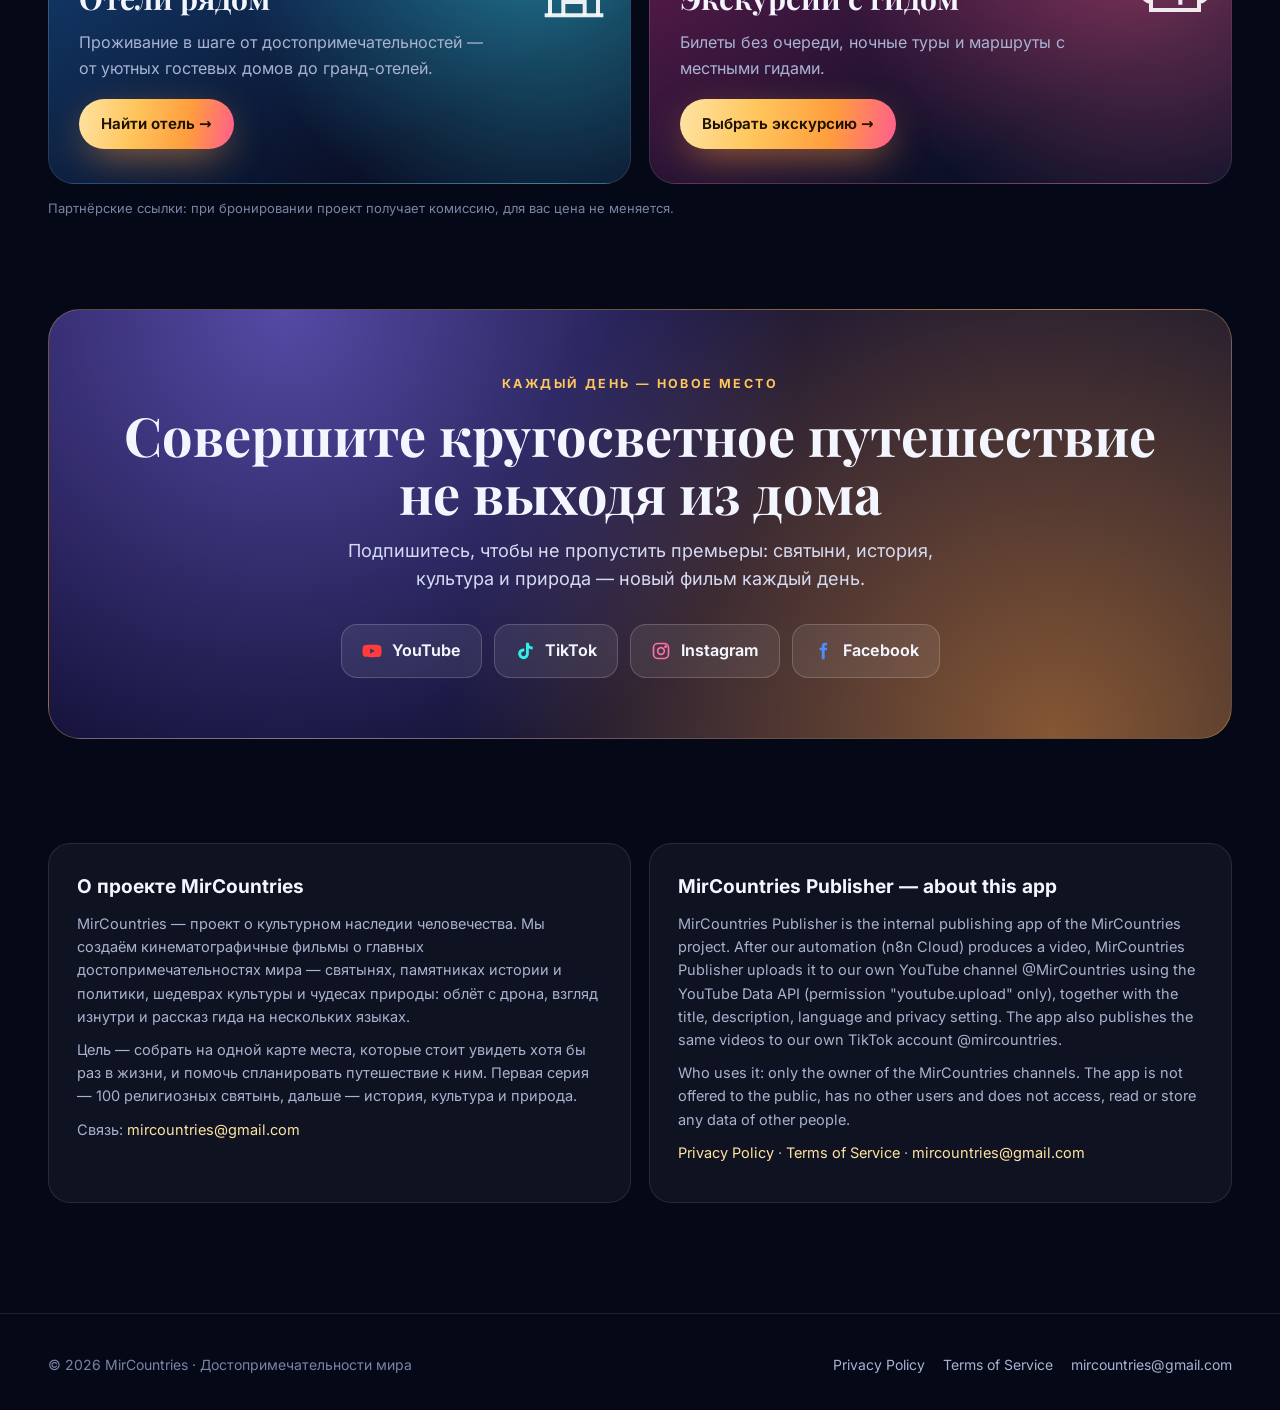
==== commit bba8335a: "Site: globe +40%, layout adjusted, no-cache headers for objects.js Co-Authored-By: Claude Sonnet 5.5" ====
--- a/index.html
+++ b/index.html
@@ -475,7 +475,7 @@
   world.controls().autoRotate = true;
   world.controls().autoRotateSpeed = 0.5;
   world.controls().enableZoom = false;
-  world.pointOfView({ lat: 30, lng: 35, altitude: 2.15 });
+  world.pointOfView({ lat: 30, lng: 35, altitude: 1.8 });
   const fit = () => world.width(gEl.clientWidth).height(gEl.clientHeight);
   new ResizeObserver(fit).observe(gEl); fit();
   gEl.addEventListener('pointerdown', () => { world.controls().autoRotate = false; });
--- a/style.css
+++ b/style.css
@@ -60,11 +60,11 @@
 
 /* Hero */
 .hero{position:relative;padding:56px 0 30px;overflow-x:clip}
-.hero .wrap{display:grid;grid-template-columns:minmax(0,1.12fr) minmax(0,1fr);gap:28px;align-items:center}
+.hero .wrap{display:grid;grid-template-columns:minmax(0,1fr) minmax(0,1.3fr);gap:20px;align-items:center}
 .eyebrow{display:inline-flex;align-items:center;gap:10px;padding:7px 14px 7px 10px;border-radius:999px;background:var(--panel);border:1px solid var(--line2);font-size:13.5px;color:var(--gold2);font-weight:600;letter-spacing:.2px}
 .eyebrow .dot{width:8px;height:8px;border-radius:50%;background:var(--emerald);box-shadow:0 0 0 0 rgba(46,230,166,.7);animation:pulse 2s infinite}
 @keyframes pulse{0%{box-shadow:0 0 0 0 rgba(46,230,166,.6)}70%{box-shadow:0 0 0 10px rgba(46,230,166,0)}100%{box-shadow:0 0 0 0 rgba(46,230,166,0)}}
-.hero h1{font-family:var(--serif);font-weight:800;font-size:clamp(27px,3.3vw,54px);line-height:1.02;letter-spacing:-.5px;margin:20px 0 18px}
+.hero h1{font-family:var(--serif);font-weight:800;font-size:clamp(27px,3.1vw,46px);line-height:1.02;letter-spacing:-.5px;margin:20px 0 18px}
 .hero h1 .gr{display:block;background:var(--grad-gold);-webkit-background-clip:text;background-clip:text;color:transparent;padding-bottom:.08em}
 .lead{color:var(--muted);font-size:clamp(16px,1.6vw,19px);max-width:560px;margin:0 0 28px}
 .cta{display:flex;flex-wrap:wrap;gap:12px;margin-bottom:34px}
@@ -72,7 +72,7 @@
 .stat{padding:16px 14px;border-radius:18px;background:var(--panel);border:1px solid var(--line);backdrop-filter:blur(8px)}
 .stat b{display:block;font-family:var(--serif);font-size:clamp(26px,3vw,34px);line-height:1.1;background:var(--grad-gold);-webkit-background-clip:text;background-clip:text;color:transparent}
 .stat span{color:var(--muted);font-size:12.5px;line-height:1.3;display:block;margin-top:4px}
-.globe-box{position:relative;aspect-ratio:1/1;width:100%;max-width:680px;justify-self:center}
+.globe-box{position:relative;aspect-ratio:1/1;width:100%;max-width:760px;justify-self:center}
 .globe-box::before{content:"";position:absolute;inset:8%;border-radius:50%;background:radial-gradient(circle at 50% 50%,rgba(56,225,255,.38),rgba(139,123,255,.18) 45%,transparent 70%);filter:blur(30px);z-index:-1}
 #globe{position:absolute;inset:0;cursor:grab}
 #globe:active{cursor:grabbing}
@@ -252,7 +252,7 @@
 
 @media(max-width:980px){
   .hero .wrap{grid-template-columns:minmax(0,1fr)}
-  .globe-box{max-width:560px;order:-1;margin-top:-10px}
+  .globe-box{max-width:784px;order:-1;margin-top:-10px}
   .steps,.travel,.about{grid-template-columns:minmax(0,1fr)}
   header.top nav a.opt{display:none}
   .mbox{grid-template-columns:minmax(0,1fr)}
